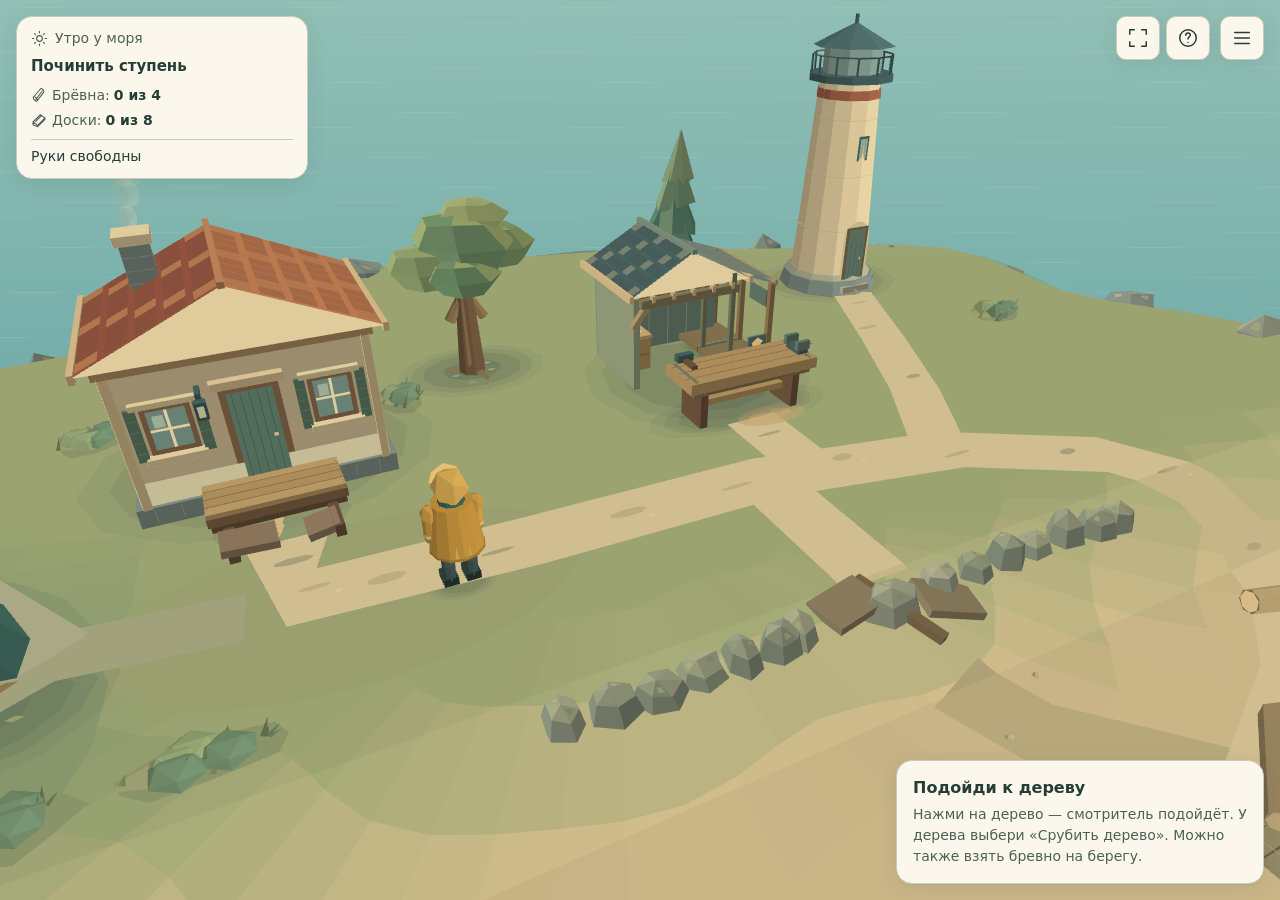
==== next/index.html @ 1b79394b "Apply quiet clarity interface to next preview (island-ui-2026-10-23-r1)" ====
<!doctype html>
<html lang="ru">
<head>
<meta charset="utf-8"><meta name="viewport" content="width=device-width,initial-scale=1,viewport-fit=cover">
<meta name="color-scheme" content="light">
<link rel="icon" href="data:,">
<meta name="lighthouse-build" content="island-ui-2026-10-23-r1">
<title>Маяк — Остров смотрителя</title>
<link rel="stylesheet" href="./ui.css">
</head>
<body>
<main class="game" id="game" aria-busy="true" data-input="mouse" data-panel="none">
  <canvas id="world" tabindex="0" role="application" aria-label="Остров смотрителя. Нажми на землю или предмет, чтобы подойти, затем выбери действие в карточке. Веди пальцем для поворота и наклона камеры, два пальца — масштаб. Управление и клавиши описаны в справке."></canvas>

  <section class="hud" aria-label="Состояние острова">
    <div class="state-heading"><svg viewBox="0 0 24 24" aria-hidden="true"><circle cx="12" cy="12" r="4"/><path d="M12 2v2m0 16v2M2 12h2m16 0h2M5 5l1.5 1.5m11 11L19 19M5 19l1.5-1.5m11-11L19 5"/></svg><div id="day" class="day">Утро у моря</div></div>
    <div class="objective" id="objective">
      <strong id="goal-title">Починить ступень</strong>
      <span class="goal-next" id="goal-next" hidden>Древесина: роща или берег</span>
      <div class="stock-label sr-only">В навесе</div>
      <div class="inventory" aria-label="Запасы навеса: количество и вместимость">
        <span><svg viewBox="0 0 24 24" aria-hidden="true"><path d="m7 19 10-13M4 15 14 3c2-2 7 3 5 5L9 21M4 15c-2 2 3 8 5 6s-3-8-5-6Z"/></svg>Брёвна: <b id="logs">0/4</b></span>
        <span><svg viewBox="0 0 24 24" aria-hidden="true"><path d="m3 15 11-11 7 5-11 11ZM3 15v4l7 3v-2M10 22 21 11V9M7 14l8-8"/></svg>Доски: <b id="boards">0/8</b></span>
      </div>
      <div class="cargo" id="carry" aria-label="Груз смотрителя">Руки свободны</div>
    </div>
  </section>

  <button id="act" type="button" class="action" aria-describedby="context-detail" aria-label="Начать работу" hidden><svg viewBox="0 0 24 24" aria-hidden="true"><path id="action-path"/></svg></button>
  <div class="working" id="working" role="progressbar" aria-label="Работа" aria-valuemin="0" aria-valuemax="100" aria-valuenow="0" hidden><span id="work-progress"></span></div>

  <nav class="controls" aria-label="Камера, справка и меню">
    <button id="fullscreen" type="button" aria-label="На весь экран" aria-pressed="false" aria-describedby="fullscreen-status" title="На весь экран"><svg viewBox="0 0 24 24" aria-hidden="true"><path id="fullscreen-path" d="M8 3H3v5M16 3h5v5M21 16v5h-5M8 21H3v-5"/></svg><span class="sr-only">Полный экран</span></button>
    <button id="help" type="button" aria-label="Как играть" aria-haspopup="dialog" aria-controls="help-dialog" title="Как играть"><svg viewBox="0 0 24 24" aria-hidden="true"><circle cx="12" cy="12" r="9"/><path d="M9.5 9a2.5 2.5 0 0 1 5 0c0 1.8-2.5 1.8-2.5 4M12 17h.01"/></svg><span class="sr-only">Как играть</span></button>
    <button id="more" type="button" aria-label="Меню" aria-controls="menu" aria-expanded="false" title="Меню"><svg viewBox="0 0 24 24" aria-hidden="true"><path d="M4 6h16M4 12h16M4 18h16"/></svg><span class="sr-only">Меню</span></button>
  </nav>

  <section class="menu" id="menu" hidden aria-labelledby="menu-title">
    <div class="menu-heading"><span class="eyebrow">Меню</span><h2 id="menu-title">Остров смотрителя</h2><p>Можно никуда не спешить.</p></div>
    <div class="panel-scroll menu-scroll" id="menu-scroll">
    <div class="menu-camera" role="group" aria-label="Камера">
    <button id="overview" type="button" aria-label="Общий вид острова" aria-pressed="false" title="Весь остров"><svg viewBox="0 0 24 24" aria-hidden="true"><path d="m3 5 6-2 6 2 6-2v16l-6 2-6-2-6 2ZM9 3v16M15 5v16"/></svg><span class="menu-command-label">Весь остров</span></button>
    <button id="focus" type="button" aria-label="Вернуть камеру к смотрителю" title="К смотрителю"><svg viewBox="0 0 24 24" aria-hidden="true"><path d="M3 9V3h6M15 3h6v6M21 15v6h-6M9 21H3v-6"/><circle cx="12" cy="12" r="3"/></svg><span class="menu-command-label">К смотрителю</span></button>
    </div>
    <div class="menu-options" role="group" aria-label="Настройки">
      <button id="sound" type="button" aria-pressed="false" aria-label="Выключить звук">Звук вкл.</button>
      <button id="motion" type="button" aria-pressed="false">Меньше движения: выкл.</button>
      <button id="quality" type="button" data-quality="standard" aria-pressed="false">Качество: стандарт</button>
      <button id="performance-toggle" type="button" aria-pressed="false" aria-controls="performance-panel">Показать плавность</button>
    </div>
    <button id="restart" type="button" class="quiet-danger" aria-haspopup="dialog" aria-controls="restart-dialog">Начать заново</button>
    </div>
  </section>
  <output id="performance-panel" class="performance-panel" aria-live="off" aria-label="Плавность игры. FPS и время кадра, не замер GPU." hidden></output>
  <div class="place" id="place" role="status" aria-live="polite"></div>

  <div class="bottom-ui bottom" id="bottom-ui">
    <section class="shed-panel object-panel" id="shed-panel" aria-labelledby="shed-title" hidden>
      <header class="shed-heading panel-heading">
        <div><span class="eyebrow">У мастерской</span><h2 id="shed-title">Дровяной навес</h2></div>
        <div class="panel-controls"><button id="shed-pause" type="button" aria-label="Приостановить работу" hidden>Пауза</button><button id="shed-close" type="button" class="icon-button" aria-label="Закрыть команды навеса" title="Закрыть навес"><svg viewBox="0 0 24 24" aria-hidden="true"><path d="m6 6 12 12M18 6 6 18"/></svg></button></div>
      </header>
      <div class="panel-scroll" id="shed-scroll">
      <div id="shed-stocks" class="shed-stocks"><h3 class="section-label">Под крышей</h3><div class="shed-stock"><span>Брёвна <b id="shed-logs">0 из 4</b></span><span>Доски <b id="shed-boards">0 из 8</b></span></div></div>
      <div id="shed-cargo" class="shed-cargo"><span class="section-label">С собой</span><p class="shed-carry" id="shed-carry">Руки свободны</p></div>
      <div class="shed-work"><div class="shed-feedback feedback" id="shed-feedback" role="status" aria-live="polite" hidden></div></div>
      <div class="shed-commands" role="group" aria-label="Что сделать с материалами">
        <div class="shed-command"><button id="shed-store" type="button" class="primary" aria-describedby="shed-store-reason"><svg viewBox="0 0 24 24" aria-hidden="true"><path d="M12 3v12m-4-4 4 4 4-4M4 15v5h16v-5"/></svg><span id="shed-store-label">Сложить</span></button><small id="shed-store-reason"></small></div>
        <div class="shed-command"><button id="shed-take-logs" type="button" aria-describedby="shed-take-logs-reason"><svg viewBox="0 0 24 24" aria-hidden="true"><path d="m7 19 10-13M4 15 14 3c2-2 7 3 5 5L9 21M4 15c-2 2 3 8 5 6s-3-8-5-6Z"/></svg><span id="shed-take-logs-label">Взять бревно</span></button><small id="shed-take-logs-reason"></small></div>
        <div class="shed-command"><button id="shed-take-boards" type="button" aria-describedby="shed-take-boards-reason"><svg viewBox="0 0 24 24" aria-hidden="true"><path d="m3 15 11-11 7 5-11 11ZM3 15v4l7 3v-2M10 22 21 11V9M7 14l8-8"/></svg><span id="shed-take-boards-label">Взять доски</span></button><small id="shed-take-boards-reason"></small></div>
        <div class="shed-command"><button id="shed-upgrade" type="button" aria-describedby="shed-upgrade-cost shed-upgrade-capacity shed-upgrade-reason"><svg viewBox="0 0 24 24" aria-hidden="true"><path d="m3 10 9-7 9 7M5 9v12h14V9M12 18v-7m-3 3 3-3 3 3"/></svg><span id="shed-upgrade-label">Улучшить</span></button><small id="shed-upgrade-cost">Цена: 2 доски из навеса.</small><small id="shed-upgrade-capacity">Оба отсека станут вместительнее.</small><small id="shed-upgrade-reason"></small></div>
      </div>
      <p class="shed-note" id="shed-hint">Можно нести одно бревно или до двух досок. Запас под крышей сначала возьми в руки. Материал в руках можно нести прямо к верстаку или ремонту.</p>
      </div>
    </section>

    <section class="context" id="context" aria-labelledby="context-title" data-state="normal">
      <div class="context-copy" role="status" aria-live="polite" aria-atomic="true"><strong id="context-title">Остров ждёт</strong><p id="context-detail">Нажми на дерево или плавник у берега — смотритель подойдёт.</p></div>
      <div class="context-commands"><button id="context-command" type="button" class="primary" aria-describedby="context-detail" hidden>Начать</button><span id="context-key" class="keyboard-only context-key" hidden>или <kbd>E</kbd></span><button id="pause-work" type="button" class="primary" hidden>Пауза</button></div>
    </section>

    <aside class="save" id="save" role="alert" hidden><div class="save-copy"><span class="status-symbol" aria-hidden="true">!</span><span class="save-message" id="save-message">Запись недоступна. Прогресс пока здесь.</span></div><button id="save-dismiss" type="button">Прочитано</button></aside>
  </div>
  <p class="screen-status feedback" id="fullscreen-status" role="status" aria-live="polite"></p>
  <div class="toast feedback" id="toast" role="status" aria-live="polite"></div>
</main>

<dialog id="help-dialog" aria-labelledby="help-title">
  <div class="dialog-content">
    <span class="eyebrow">Как играть</span><h2 id="help-title">Остров в твоём темпе</h2>
    <p class="dialog-intro">Гуляй, занимайся делами или смотри на море. Пока смотритель стоит или отдыхает, день не проходит.</p>
    <section class="help-section"><h3>Подойди и выбери дело</h3><p>Нажми на землю или предмет — смотритель подойдёт. Карточка предложит действие: нажми её кнопку или значок у предмета<span class="keyboard-only">; клавиша <kbd>E</kbd> делает то же самое</span>.</p><p>«Пауза» останавливает работу, «Стоп» — путь. Можно также нажать на землю<span class="keyboard-only"> или <kbd>Esc</kbd></span>. Сделанная часть работы сохраняется. Причина недоступности написана в карточке: это могут быть материалы, занятые руки или заполненный навес.</p></section>
    <section class="help-section"><h3>От бревна к целой ступени</h3><p>Сруби дерево в роще или подбери плавник на берегу. Подними бревно в свободные руки, распили у верстака и принеси две доски к ступени дома. Смотритель работает сам после команды — ловить момент нажатия не нужно.</p><p>К берегу ведёт обход справа от каменной кромки. По желанию почини спуск: он откроет короткий путь к берегу и старому причалу. После ремонта дома можно зажечь маяк.</p></section>
    <section class="help-section"><h3>Запасы и руки</h3><p>Навес — крытая поленница у правого края мастерской. Подойди к ней и открой команды кнопкой в карточке или значком. «Сложить» убирает груз под крышу; «Взять бревно» и «Взять доски» кладут выбранный материал в руки.</p><p>Можно нести одно бревно или до двух досок. Неполный груз досок можно дополнить. При полном отсеке остаток останется в руках. Запас под крышей сначала возьми в руки: он не расходуется на расстоянии. Материал в руках можно нести прямо к верстаку или ремонту.</p><p>Улучшение стоит две доски из навеса и расширяет оба отсека. Перекладывание не расходует день; путь и работа занимают время.</p></section>
    <details class="help-detail"><summary>Камера и полный экран</summary><p>Веди пальцем или мышью в сторону для поворота, вверх и вниз — для наклона. Два пальца или колесо мыши меняют масштаб. Кнопка карты показывает весь остров, кнопка с точкой возвращает камеру к смотрителю.</p><p>Кнопка с четырьмя углами включает полный экран, если браузер это разрешает. Системные панели могут остаться. Для выхода нажми ту же кнопку<span class="keyboard-only"> или <kbd>Esc</kbd></span>.</p></details>
    <details class="help-detail"><summary>Прогресс и настройки</summary><p>Эта проба хранит свой прогресс отдельно. Старое сохранение на том же адресе браузера переносится один раз без изменения прежней игры; запасы сверх вместимости сохраняются. После переноса версии продолжаются независимо. Если запись недоступна, появится предупреждение.</p><p>В меню можно уменьшить движение травы, крон, дыма и воды. Изначально учитывается настройка системы. Качество «Легче» сокращает декоративные детали и разрешение. «Показать плавность» выводит текущие FPS и время кадра — ориентир для этого устройства.</p></details>
    <details class="help-detail keyboard-only"><summary>Клавиши</summary><p>Стрелки или <kbd>WASD</kbd> — ходьба, <kbd>E</kbd> — действие, <kbd>Esc</kbd> — остановка, <kbd>M</kbd> — весь остров, <kbd>F</kbd> — к смотрителю.</p></details>
  </div>
  <div class="dialog-actions"><button id="help-close" class="primary" type="button">Вернуться на остров</button></div>
</dialog>
<dialog id="restart-dialog" class="confirm-dialog" aria-labelledby="restart-title"><div class="dialog-content"><span class="eyebrow">Новое начало</span><h2 id="restart-title">Начать это утро заново?</h2><p>Ремонт и припасы этой пробы будут заменены начальным состоянием.</p></div><div class="dialog-actions"><button id="restart-cancel" type="button">Остаться здесь</button><button id="restart-confirm" class="primary" type="button">Начать заново</button></div></dialog>

<section id="boot-status" class="boot-status" role="status" aria-live="polite"><svg class="boot-mark" viewBox="0 0 48 48" aria-hidden="true"><path d="m18 38 2-23h8l2 23M16 38h16M19 15h10M21 15V9h6v6M18 9l6-4 6 4M8 12l6 2m20 0 6-2M6 23l8-2m20 0 8 2"/></svg><h1>Остров смотрителя</h1><p id="boot-message">Готовим остров…</p><a id="legacy-link" href="./legacy/index.html" hidden>Открыть прежнюю демку</a></section>
<script type="module" src="./bootstrap.js"></script>
</body>
</html>
---- next/ui.css ----
:root {
  font-family: system-ui, -apple-system, "Segoe UI", sans-serif;
  font-synthesis: none;
  color-scheme: light;
  color: #243e35;
  background: #c4d1c2;
  --surface: #fbf7ec;
  --surface-alt: #f0f0e3;
  --surface-hover: #e8eddf;
  --ink: #243e35;
  --ink-muted: #4d6156;
  --line: #c9cdbd;
  --line-strong: #879b87;
  --pine: #315847;
  --pine-hover: #234936;
  --focus: #80621e;
  --warning-ink: #65451f;
  --warning-surface: #fff1d9;
  --warning-line: #b3986b;
  --shadow: 0 4px 20px #203a2e16, 0 1px 3px #203a2e0a;
  --radius: 16px;
  --radius-small: 10px;
  --space: 16px;
}

* { box-sizing: border-box; }
html, body { width: 100%; height: 100%; margin: 0; overflow: hidden; overscroll-behavior: none; }
body { font-size: 15px; line-height: 1.5; }
button, a, summary { -webkit-tap-highlight-color: transparent; touch-action: manipulation; }
button {
  min-width: 44px;
  min-height: 44px;
  margin: 0;
  padding: 10px 14px;
  border: 1px solid var(--line-strong);
  border-radius: var(--radius-small);
  color: var(--ink);
  background: var(--surface);
  font: inherit;
  font-size: 15px;
  font-weight: 550;
  line-height: 1.35;
  cursor: pointer;
  transition: background-color 120ms ease, border-color 120ms ease, box-shadow 120ms ease;
}
button:hover { background: var(--surface-hover); border-color: var(--pine); }
button:active { background: #dce5d4; box-shadow: inset 0 2px 3px #203a2e12; }
button:focus-visible, a:focus-visible, summary:focus-visible, canvas:focus-visible { outline: 3px solid var(--focus); outline-offset: 3px; }
button[aria-pressed="true"], button[aria-expanded="true"], button[data-state="selected"] { background: #e2ead7; border-color: var(--pine); box-shadow: inset 0 0 0 1px var(--pine); }
button.primary { color: var(--surface); background: var(--pine); border-color: var(--pine); }
button.primary:hover { background: var(--pine-hover); border-color: var(--pine-hover); }
button.primary:active { background: #1d3d30; }
button:disabled, button[aria-disabled="true"], button[data-state="disabled"] {
  color: var(--ink-muted);
  background: var(--surface-alt);
  border-color: #a7ad9b;
  border-style: dashed;
  box-shadow: none;
  opacity: 1;
  cursor: help;
}
button[aria-busy="true"], button[data-state="busy"] { border-style: double; border-width: 3px; padding: 8px 12px; }
button svg, .hud svg, .boot-mark { width: 22px; height: 22px; flex: 0 0 auto; fill: none; stroke: currentColor; stroke-width: 1.6; stroke-linecap: round; stroke-linejoin: round; vertical-align: middle; pointer-events: none; }
[hidden] { display: none !important; }
.sr-only { position: absolute !important; width: 1px !important; height: 1px !important; margin: -1px !important; padding: 0 !important; overflow: hidden !important; clip-path: inset(50%) !important; white-space: nowrap !important; border: 0 !important; }
.keyboard-only { display: none; }
body:has(#game[data-input="keyboard"]) .keyboard-only { display: revert; }
.eyebrow, .section-label { color: var(--ink-muted); font-size: 14px; font-weight: 500; line-height: 1.4; }
.eyebrow { display: block; margin: 0 0 4px; }

.game {
  --safe-top: env(safe-area-inset-top, 0px);
  --safe-right: env(safe-area-inset-right, 0px);
  --safe-bottom: env(safe-area-inset-bottom, 0px);
  --safe-left: env(safe-area-inset-left, 0px);
  position: relative;
  width: 100%;
  height: 100vh;
  height: 100dvh;
  overflow: hidden;
  background: #9dbab1;
  isolation: isolate;
}
canvas { display: block; width: 100%; height: 100%; touch-action: none; cursor: crosshair; outline: none; }
canvas:focus-visible { outline-offset: -4px; }
.hud, .menu, .context, .object-panel, .feedback, .save, .performance-panel { border: 1px solid var(--line); border-radius: var(--radius); color: var(--ink); background: var(--surface); box-shadow: var(--shadow); }

.hud { position: absolute; z-index: 2; top: calc(var(--space) + var(--safe-top)); left: calc(var(--space) + var(--safe-left)); width: 292px; max-width: calc(100% - 184px - var(--safe-left) - var(--safe-right)); padding: 12px 14px; pointer-events: none; }
.state-heading { display: flex; align-items: center; gap: 7px; margin: 0 0 7px; color: var(--ink-muted); }
.state-heading svg { width: 17px; height: 17px; }
.day { font-size: 14px; line-height: 1.4; }
.objective strong { display: block; font-size: 15px; font-weight: 650; line-height: 1.4; }
.objective.done strong::before { content: "✓ "; }
.inventory { display: flex; align-items: center; flex-wrap: wrap; gap: 4px 14px; margin-top: 8px; color: var(--ink-muted); font-size: 14px; font-variant-numeric: tabular-nums; }
.inventory > span { display: flex; align-items: center; gap: 4px; white-space: nowrap; }
.inventory svg { width: 16px; height: 16px; margin-right: 1px; }
.inventory b { color: var(--ink); font-size: 14px; font-weight: 650; }
.cargo { margin-top: 8px; padding-top: 7px; border-top: 1px solid var(--line); font-size: 14px; line-height: 1.4; }
#game[data-panel="shed"] .hud :is(.stock-label, .inventory, .cargo) { display: none; }

.controls { position: absolute; z-index: 5; top: calc(var(--space) + var(--safe-top)); right: calc(var(--space) + var(--safe-right)); display: flex; gap: 6px; }
.controls button, .icon-button { display: grid; place-items: center; width: 44px; height: 44px; padding: 10px; }
.controls button { border-color: var(--line); box-shadow: var(--shadow); }
.controls button:hover { border-color: var(--pine); }
.controls #more { margin-left: 4px; }
.menu { position: absolute; z-index: 7; top: calc(72px + var(--safe-top)); right: calc(var(--space) + var(--safe-right)); width: 304px; max-width: calc(100% - 2 * var(--space) - var(--safe-left) - var(--safe-right)); max-height: calc(100% - 88px - var(--safe-top) - var(--safe-bottom)); overflow: auto; overscroll-behavior: contain; padding: 16px; }
.menu-heading { padding: 0 0 14px; }
.menu-heading h2 { margin: 0; font: 23px/1.2 Georgia, "Times New Roman", serif; }
.menu-heading p { margin: 6px 0 0; font-size: 14px; color: var(--ink-muted); }
.menu-options, .menu-camera { display: grid; gap: 6px; }
.menu-camera { padding-bottom: 12px; margin-bottom: 12px; border-bottom: 1px solid var(--line); }
.menu-camera button { display: flex; align-items: center; gap: 10px; }
.menu-camera svg { width: 20px; height: 20px; }
.menu button { width: 100%; text-align: left; font-size: 14px; }
.menu button[aria-pressed="true"]::after { content: " ✓"; }
.menu .quiet-danger { margin-top: 14px; border-color: var(--line); color: #724b36; }
.performance-panel { position: absolute; z-index: 4; top: calc(74px + var(--safe-top)); right: calc(var(--space) + var(--safe-right)); max-width: calc(100% - 2 * var(--space)); margin: 0; padding: 10px 12px; white-space: pre-line; pointer-events: none; font: 14px/1.5 ui-monospace, "SFMono-Regular", Consolas, monospace; }

.bottom-ui { position: absolute; z-index: 4; right: calc(var(--space) + var(--safe-right)); bottom: calc(var(--space) + var(--safe-bottom)); width: min(368px, calc(100% - 2 * var(--space) - var(--safe-left) - var(--safe-right))); display: grid; gap: 10px; max-height: calc(100% - 88px - var(--safe-top) - var(--safe-bottom)); pointer-events: none; }
.bottom-ui:has(> .save:not([hidden])) { grid-template-rows: minmax(0, 1fr) auto; }
.bottom-ui:has(> .save:not([hidden])) > .context { min-height: 0; overflow: auto; }
.context { display: grid; gap: 12px; padding: 16px; pointer-events: auto; }
.context-copy strong { display: block; font-size: 16px; font-weight: 650; line-height: 1.4; }
.context-copy p { margin: 5px 0 0; color: var(--ink-muted); font-size: 14px; line-height: 1.5; }
.context-commands { display: flex; align-items: center; gap: 10px; }
.context-commands:not(:has(> button:not([hidden]))) { display: none; }
.context-commands button { flex: 1; min-height: 46px; }
.context-key { flex: 0 0 auto; color: var(--ink-muted); font-size: 14px; white-space: nowrap; }
.context[data-state="busy"] { border-color: var(--line-strong); }
.context[data-state="busy"] .context-copy strong::before { content: "◷ "; }
.context[data-state="result"] { border-color: var(--pine); }
.context[data-state="result"] .context-copy strong::before { content: "✓ "; }
.context[data-state="disabled"] .context-copy p { color: var(--warning-ink); }
#game[data-panel="shed"] .context, #game[data-panel="shed"] .action { display: none; }

.object-panel { min-height: 0; overflow: auto; overscroll-behavior: contain; scrollbar-color: var(--line-strong) var(--surface-alt); scrollbar-width: thin; pointer-events: auto; padding: 16px; }
.shed-panel { max-height: min(620px, calc(100dvh - 88px - var(--safe-top) - var(--safe-bottom))); }
.panel-heading { display: flex; align-items: flex-start; justify-content: space-between; gap: 12px; margin-bottom: 16px; }
.panel-heading h2 { margin: 0; font-size: 21px; font-weight: 600; line-height: 1.25; }
.panel-heading .eyebrow { margin-bottom: 3px; }
.panel-heading .icon-button { flex: 0 0 auto; margin: -4px -4px 0 0; border-color: transparent; background: transparent; }
.panel-heading .icon-button:hover { background: var(--surface-hover); border-color: var(--line); }
.section-label { margin: 0; }
.shed-stock { display: grid; grid-template-columns: 1fr 1fr; gap: 8px; margin-top: 7px; font-size: 14px; }
.shed-stock > span { display: flex; align-items: center; justify-content: space-between; gap: 8px; padding: 10px; border: 1px solid var(--line); border-radius: var(--radius-small); background: var(--surface-alt); }
.shed-stock b { font-size: 15px; font-weight: 650; white-space: nowrap; font-variant-numeric: tabular-nums; }
.shed-cargo { display: flex; align-items: baseline; gap: 12px; padding: 12px 0; margin: 0 0 12px; border-bottom: 1px solid var(--line); }
.shed-cargo .section-label { flex: 0 0 auto; }
.shed-carry { margin: 0; font-size: 14px; font-weight: 550; }
.shed-work { display: grid; gap: 8px; margin: 0 0 12px; }
.shed-work:not(:has(> :not([hidden]))) { display: none; }
.shed-feedback.feedback { position: static; width: auto; margin: 0; padding: 10px 12px; border-radius: var(--radius-small); background: var(--surface-alt); box-shadow: none; }
.shed-feedback[data-state="busy"] { border-style: dashed; border-color: var(--line-strong); }
.shed-feedback[data-state="result"] { border-color: var(--pine); }
.shed-commands { display: grid; grid-template-columns: 1fr 1fr; gap: 16px 10px; }
.shed-command { display: grid; align-content: start; gap: 6px; min-width: 0; }
.shed-command button { display: flex; align-items: center; gap: 7px; width: 100%; min-height: 46px; padding: 10px; font-size: 14px; text-align: left; }
.shed-command button svg { width: 18px; height: 18px; }
.shed-command small { display: block; font-size: 14px; line-height: 1.45; color: var(--ink-muted); overflow-wrap: anywhere; }
.shed-command small:empty { display: none; }
.shed-command:has(button[aria-disabled="true"]) small, .shed-command:has(button[data-state="disabled"]) small { color: var(--ink); }
.shed-command:has(button[aria-disabled="true"]) small[id$="-reason"]:not(:empty)::before { content: "— "; }
.shed-note { margin: 16px 0 0; padding-top: 12px; border-top: 1px solid var(--line); color: var(--ink-muted); font-size: 14px; line-height: 1.5; }

.action { position: absolute; z-index: 3; display: grid; place-items: center; width: 48px; height: 48px; padding: 11px; border: 2px solid var(--pine); border-radius: 50%; background: var(--surface); box-shadow: var(--shadow); transform: translate(-50%, -50%); }
.action svg { width: 24px; height: 24px; }
.action[aria-disabled="true"] { color: var(--ink-muted); background: var(--surface); border-color: var(--ink-muted); border-style: dashed; }
.working { position: absolute; z-index: 3; width: 88px; height: 7px; padding: 1px; border: 1px solid var(--line-strong); border-radius: 8px; overflow: hidden; background: var(--surface); transform: translate(-50%, -100%); pointer-events: none; }
.working span { display: block; height: 100%; border-radius: 4px; background: var(--pine); }

.save { display: grid; gap: 12px; padding: 14px; color: var(--warning-ink); background: var(--warning-surface); border-color: var(--warning-line); pointer-events: auto; }
.save-copy { display: flex; align-items: flex-start; gap: 10px; font-size: 14px; line-height: 1.5; }
.status-symbol { display: grid; place-items: center; flex: 0 0 auto; width: 21px; height: 21px; margin-top: 1px; border: 1.5px solid currentColor; border-radius: 50%; font-size: 14px; font-weight: 700; }
.save button { justify-self: start; background: transparent; border-color: var(--warning-line); color: var(--warning-ink); font-size: 14px; }
.feedback { position: absolute; z-index: 6; right: calc(var(--space) + var(--safe-right)); bottom: calc(var(--status-height, 150px) + 28px + var(--safe-bottom)); width: min(368px, calc(100% - 2 * var(--space) - var(--safe-left) - var(--safe-right))); margin: 0; padding: 12px 14px; font-size: 14px; line-height: 1.5; pointer-events: none; }
.toast { visibility: hidden; opacity: 0; transition: opacity 160ms ease; }
.toast.visible { visibility: visible; opacity: 1; }
.screen-status:empty { display: none; }
.place { position: absolute; z-index: 2; bottom: calc(var(--space) + var(--safe-bottom)); left: calc(var(--space) + var(--safe-left)); max-width: calc(100% - 2 * var(--space) - var(--safe-left) - var(--safe-right)); padding: 8px 12px; border: 1px solid var(--line); border-radius: var(--radius-small); color: var(--ink); background: var(--surface); font: 17px/1.4 Georgia, "Times New Roman", serif; opacity: 0; visibility: hidden; transition: opacity 160ms ease; pointer-events: none; }
.place.visible { visibility: visible; opacity: 1; }

dialog { width: min(640px, calc(100% - 32px)); max-height: calc(100vh - 32px); max-height: calc(100dvh - 32px - env(safe-area-inset-top, 0px) - env(safe-area-inset-bottom, 0px)); overflow: auto; overscroll-behavior: contain; padding: 0; border: 1px solid var(--line); border-radius: 20px; color: var(--ink); background: var(--surface); box-shadow: 0 16px 64px #172d2940; scrollbar-color: var(--line-strong) var(--surface-alt); scrollbar-width: thin; }
dialog::backdrop { background: #163b345c; }
.dialog-content { padding: 28px 28px 20px; }
dialog h2 { margin: 0 0 14px; font: 29px/1.2 Georgia, "Times New Roman", serif; }
dialog p { margin: 10px 0 0; font-size: 15px; line-height: 1.55; color: var(--ink-muted); }
dialog .dialog-intro { color: var(--ink); font-size: 16px; line-height: 1.5; }
.help-section { margin-top: 24px; }
.help-section h3 { margin: 0; font-size: 16px; font-weight: 650; }
.help-detail { margin-top: 16px; border-top: 1px solid var(--line); }
.help-detail summary { min-height: 48px; padding: 12px 0; font-size: 15px; font-weight: 600; cursor: pointer; }
.help-detail p { margin-top: 0; padding-bottom: 10px; }
.help-detail[open] summary { margin-bottom: 4px; }
kbd { display: inline-block; min-width: 20px; padding: 1px 4px; border: 1px solid var(--line); border-bottom-width: 2px; border-radius: 4px; background: var(--surface-alt); font-family: inherit; font-size: 14px; line-height: 1.25; text-align: center; }
.dialog-actions { position: sticky; z-index: 1; bottom: 0; display: flex; justify-content: flex-end; flex-wrap: wrap; gap: 10px; padding: 14px 28px 20px; border-top: 1px solid var(--line); background: var(--surface); }
.confirm-dialog { width: min(480px, calc(100% - 32px)); }
.confirm-dialog .dialog-content { padding-bottom: 24px; }

.boot-status { position: absolute; inset: 0; z-index: 30; display: grid; justify-items: center; align-content: center; gap: 16px; max-width: 100%; padding: max(24px, env(safe-area-inset-top, 0px)) max(24px, env(safe-area-inset-right, 0px)) max(24px, env(safe-area-inset-bottom, 0px)) max(24px, env(safe-area-inset-left, 0px)); color: var(--ink); background: var(--surface); text-align: center; }
.boot-mark { width: 48px; height: 48px; stroke-width: 1.4; color: var(--pine); }
.boot-status h1 { margin: 0; font: 32px/1.2 Georgia, "Times New Roman", serif; }
.boot-status p { max-width: 500px; margin: 0; color: var(--ink-muted); font-size: 16px; line-height: 1.5; }
.boot-status a { display: inline-flex; align-items: center; min-height: 44px; padding: 10px 14px; color: var(--pine); text-decoration: underline; text-underline-offset: 4px; }
html:fullscreen, html:-webkit-full-screen { background: #9dbab1; }

@media (max-width: 700px) and (orientation: portrait) {
  :root { --space: 12px; }
  .hud { width: 272px; max-width: calc(100% - 124px - var(--safe-left) - var(--safe-right)); padding: 11px 12px; }
  .controls { display: grid; grid-template-columns: 44px 44px; grid-template-rows: repeat(2, 44px); gap: 6px; }
  .controls #help { grid-column: 1; grid-row: 1; }
  .controls #more { grid-column: 2; grid-row: 1; margin-left: 0; }
  .controls #fullscreen { grid-column: 2; grid-row: 2; }
  .inventory { gap: 3px 10px; }
  .inventory svg { display: none; }
  .menu { top: calc(64px + var(--safe-top)); max-height: calc(100% - 80px - var(--safe-top) - var(--safe-bottom)); }
  .performance-panel { top: calc(118px + var(--safe-top)); }
  .bottom-ui { left: calc(var(--space) + var(--safe-left)); width: auto; max-height: calc(100% - 204px - var(--safe-top) - var(--safe-bottom)); }
  .context { padding: 14px; }
  .shed-panel { max-height: min(62dvh, calc(100dvh - 220px - var(--safe-top) - var(--safe-bottom))); padding: 14px; }
  .panel-heading { margin-bottom: 12px; }
  .feedback { left: calc(var(--space) + var(--safe-left)); width: auto; }
  .shed-feedback.feedback { width: auto; }
  .place { bottom: calc(var(--status-height, 150px) + 28px + var(--safe-bottom)); font-size: 16px; }
  .game:has(.toast.visible) .place, .game:has(.screen-status:not(:empty)) .place { visibility: hidden; }
}

@media (max-width: 360px) and (orientation: portrait) {
  :root { --space: 10px; }
  .hud { max-width: calc(100% - 120px - var(--safe-left) - var(--safe-right)); padding: 10px; }
  .state-heading { gap: 5px; }
  .objective strong { font-size: 14px; }
  .inventory { display: grid; gap: 3px; margin-top: 6px; }
  .cargo { margin-top: 6px; padding-top: 6px; }
  .shed-stock { gap: 6px; }
  .shed-stock > span { gap: 4px; padding: 8px; }
  .shed-commands { column-gap: 8px; }
  .shed-command button { gap: 5px; padding: 8px; }
  .shed-command button svg { width: 16px; height: 16px; }
  .dialog-content { padding: 22px 20px 16px; }
  .dialog-actions { padding: 12px 20px 16px; }
  dialog h2 { font-size: 26px; }
}

@media (orientation: landscape) and (max-height: 540px) {
  :root { --space: 10px; }
  .hud { width: 252px; max-width: calc(100% - 390px - var(--safe-left) - var(--safe-right)); padding: 10px 12px; }
  .state-heading { margin-bottom: 5px; }
  .inventory { gap: 4px 10px; margin-top: 6px; }
  .inventory svg { display: none; }
  .cargo { padding-top: 5px; margin-top: 6px; }
  .controls { gap: 6px; }
  .menu { top: calc(62px + var(--safe-top)); max-height: calc(100% - 74px - var(--safe-top) - var(--safe-bottom)); }
  .performance-panel { top: calc(62px + var(--safe-top)); }
  .bottom-ui { width: 344px; max-height: calc(100% - 72px - var(--safe-top) - var(--safe-bottom)); }
  .context { padding: 12px 14px; gap: 10px; }
  .shed-panel { max-height: calc(100dvh - 72px - var(--safe-top) - var(--safe-bottom)); padding: 12px 14px; }
  .panel-heading { margin-bottom: 10px; }
  .panel-heading h2 { font-size: 20px; }
  .shed-stock { margin-top: 5px; }
  .shed-stock > span { padding: 8px; }
  .shed-cargo { padding: 8px 0; margin-bottom: 10px; }
  .shed-commands { gap: 12px 10px; }
  .shed-note { margin-top: 12px; padding-top: 10px; }
  .feedback { width: min(344px, calc(100% - 24px)); }
  .shed-feedback.feedback { width: auto; }
  .dialog-content { padding: 20px 24px 16px; }
  .dialog-actions { padding: 12px 24px 16px; }
}

@media (orientation: landscape) and (max-width: 700px) {
  .hud { width: 210px; max-width: calc(100% - 330px - var(--safe-left) - var(--safe-right)); }
  .bottom-ui { width: 300px; }
  .inventory { display: grid; gap: 3px; }
}

@media (prefers-reduced-motion: reduce) {
  *, *::before, *::after { animation: none !important; transition: none !important; scroll-behavior: auto !important; }
}
#game[data-reduced-motion="true"] *, body:has(#game[data-reduced-motion="true"]) dialog, body:has(#game[data-reduced-motion="true"]) dialog * { animation: none !important; transition: none !important; scroll-behavior: auto !important; }

/* The panel shell stays outside its scroll layer: stable clipping over WebGL,
   a permanently reachable close button, and one bounded inner scroll area. */
.object-panel { display:flex; flex-direction:column; overflow:visible; position:relative; }
.panel-heading { flex:0 0 auto; }
.panel-scroll { min-height:0; flex:1 1 auto; overflow:auto; overscroll-behavior:contain; scrollbar-width:thin; scrollbar-color:var(--line-strong) var(--surface-alt); }

.panel-controls { display:flex; align-items:flex-start; gap:6px; flex:0 0 118px; justify-content:flex-end; }
.panel-controls #shed-pause { min-width:68px; padding:10px 8px; font-size:14px; }
.panel-controls #shed-pause[hidden] { display:block!important; visibility:hidden; }

#game[data-menu="open"] :is(.context,.object-panel,.action) { display:none; }
@media (orientation:portrait) { .menu { max-height:min(64dvh,calc(100% - 80px - var(--safe-top) - var(--safe-bottom))); } }

.menu { display:flex; flex-direction:column; overflow:visible; }
.menu-heading { flex:0 0 auto; }
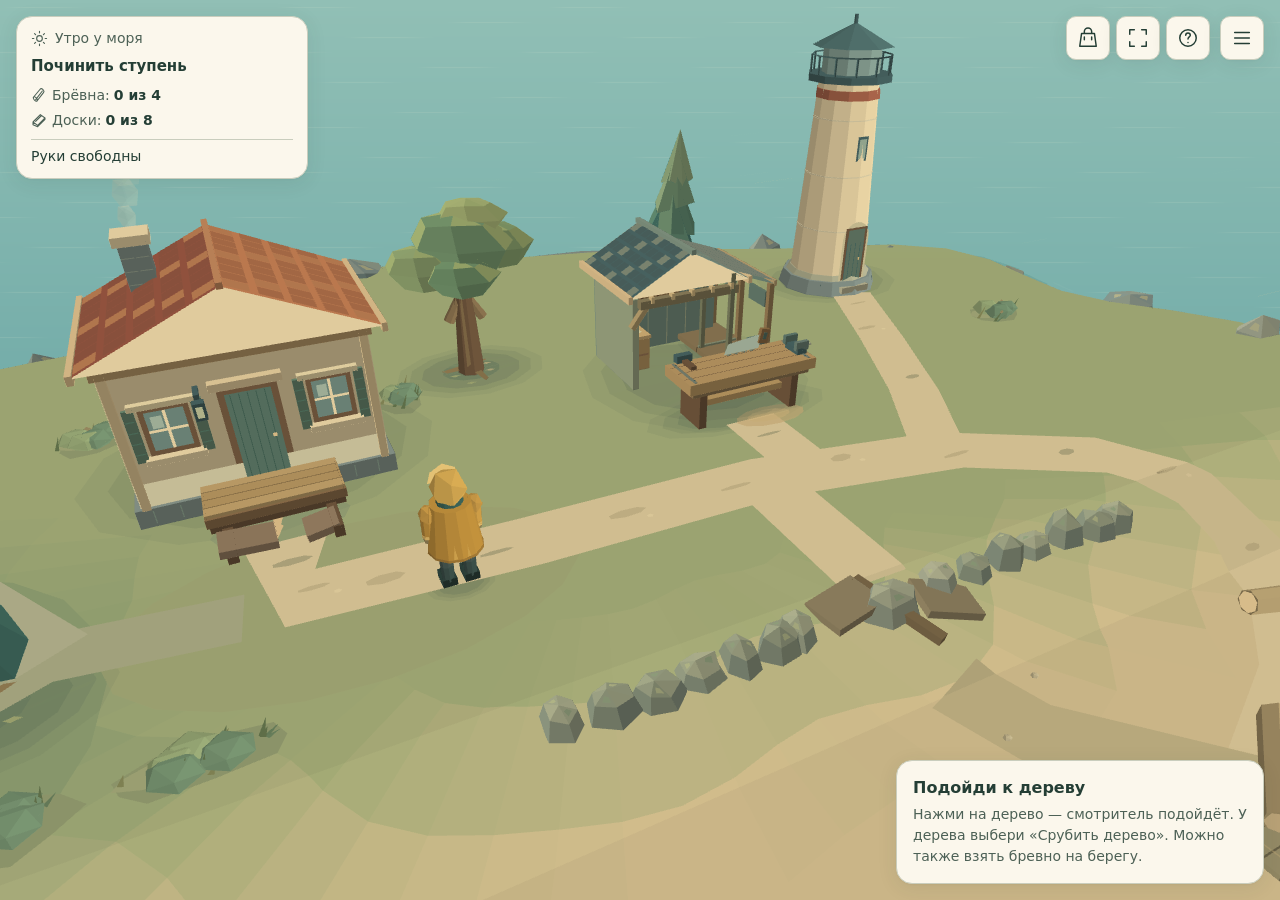
==== commit d67b6b8a: "Publish optional shore observation, keeper tools and workbench interaction trial" ====
--- a/next/index.html
+++ b/next/index.html
@@ -4,9 +4,9 @@
 <meta charset="utf-8"><meta name="viewport" content="width=device-width,initial-scale=1,viewport-fit=cover">
 <meta name="color-scheme" content="light">
 <link rel="icon" href="data:,">
-<meta name="lighthouse-build" content="island-ui-2026-10-23-r1">
+<meta name="lighthouse-build" content="island-bench-2026-10-23-r1">
 <title>Маяк — Остров смотрителя</title>
-<link rel="stylesheet" href="./ui.css">
+<link rel="stylesheet" href="./ui.css?build=island-bench-2026-10-23-r1">
 </head>
 <body>
 <main class="game" id="game" aria-busy="true" data-input="mouse" data-panel="none">
@@ -29,7 +29,18 @@
   <button id="act" type="button" class="action" aria-describedby="context-detail" aria-label="Начать работу" hidden><svg viewBox="0 0 24 24" aria-hidden="true"><path id="action-path"/></svg></button>
   <div class="working" id="working" role="progressbar" aria-label="Работа" aria-valuemin="0" aria-valuemax="100" aria-valuenow="0" hidden><span id="work-progress"></span></div>
 
-  <nav class="controls" aria-label="Камера, справка и меню">
+  <div id="bench-ui" class="bench-ui" data-state="idle" hidden>
+    <button id="bench-select" class="bench-select" type="button" aria-label="Выбрать верстак" aria-controls="bench-prompt" aria-pressed="false" hidden><span class="sr-only">Выбрать верстак</span></button>
+    <div id="bench-prompt" class="bench-prompt" role="group" aria-label="Действие у верстака" hidden>
+      <div class="bench-commands"><button id="bench-confirm" class="bench-confirm primary" type="button" aria-describedby="bench-instruction" hidden>Распилить · 2 доски</button><button id="bench-dismiss" class="bench-dismiss icon-button" type="button" aria-label="Отменить выбор верстака" title="Отменить выбор" hidden><svg viewBox="0 0 24 24" aria-hidden="true"><path d="m6 6 12 12M18 6 6 18"/></svg></button><button id="bench-pause" class="bench-pause" type="button" aria-describedby="bench-work-status" hidden>Пауза</button></div>
+      <div id="bench-notes" class="bench-notes"><p id="bench-instruction" class="bench-instruction" hidden>1 бревно из рук → 2 доски в руках.</p><p id="bench-reason" class="bench-reason" role="status" aria-live="polite" aria-atomic="true" hidden></p></div>
+      <span id="bench-work-status" class="sr-only"></span>
+    </div>
+    <p id="bench-result" class="bench-result" role="status" aria-live="polite" aria-atomic="true" hidden></p>
+  </div>
+
+  <nav class="controls" aria-label="Сумка, полный экран, справка и меню">
+    <button id="bag" type="button" aria-label="Сумка смотрителя" aria-controls="bag-panel" aria-expanded="false" aria-pressed="false" title="Сумка смотрителя"><svg viewBox="0 0 24 24" aria-hidden="true"><path d="M8 7V5a4 4 0 0 1 8 0v2M5 7h14l2 14H3ZM8 11v3m8-3v3"/></svg><span class="sr-only">Сумка смотрителя</span></button>
     <button id="fullscreen" type="button" aria-label="На весь экран" aria-pressed="false" aria-describedby="fullscreen-status" title="На весь экран"><svg viewBox="0 0 24 24" aria-hidden="true"><path id="fullscreen-path" d="M8 3H3v5M16 3h5v5M21 16v5h-5M8 21H3v-5"/></svg><span class="sr-only">Полный экран</span></button>
     <button id="help" type="button" aria-label="Как играть" aria-haspopup="dialog" aria-controls="help-dialog" title="Как играть"><svg viewBox="0 0 24 24" aria-hidden="true"><circle cx="12" cy="12" r="9"/><path d="M9.5 9a2.5 2.5 0 0 1 5 0c0 1.8-2.5 1.8-2.5 4M12 17h.01"/></svg><span class="sr-only">Как играть</span></button>
     <button id="more" type="button" aria-label="Меню" aria-controls="menu" aria-expanded="false" title="Меню"><svg viewBox="0 0 24 24" aria-hidden="true"><path d="M4 6h16M4 12h16M4 18h16"/></svg><span class="sr-only">Меню</span></button>
@@ -55,6 +66,23 @@
   <div class="place" id="place" role="status" aria-live="polite"></div>
 
   <div class="bottom-ui bottom" id="bottom-ui">
+    <section class="gear-panel object-panel" id="bag-panel" aria-labelledby="bag-title" hidden>
+      <header class="panel-heading">
+        <div><span class="eyebrow">С собой</span><h2 id="bag-title">Сумка смотрителя</h2></div>
+        <button id="bag-close" type="button" class="icon-button" aria-label="Закрыть сумку" title="Закрыть сумку"><svg viewBox="0 0 24 24" aria-hidden="true"><path d="m6 6 12 12M18 6 6 18"/></svg></button>
+      </header>
+      <div class="panel-scroll" id="bag-scroll">
+        <p class="bag-intro" id="bag-status" role="status" aria-live="polite" aria-atomic="true">Инструменты для спокойного осмотра. Груз остаётся с тобой.</p>
+        <div class="gear-commands" role="group" aria-label="Инструменты для прогулки">
+          <div class="gear-command"><button id="gear-lantern" type="button" aria-describedby="gear-lantern-detail"><svg viewBox="0 0 24 24" aria-hidden="true"><path d="M9 5V4a3 3 0 0 1 6 0v1M8 5h8l-1 4 2 10H7L9 9Zm1 4h6M7 22h10M12 12v4"/></svg><span>Взять фонарь</span></button><p id="gear-lantern-detail">Мягкий свет у пояса. Можно спокойно идти дальше.</p></div>
+          <div class="gear-command"><button id="gear-binoculars" type="button" class="primary" aria-describedby="gear-binoculars-detail"><svg viewBox="0 0 24 24" aria-hidden="true"><path d="m5 5 4 1 1 10M19 5l-4 1-1 10M10 10h4M3 16 5 5m16 11L19 5"/><circle cx="6" cy="17" r="4"/><circle cx="18" cy="17" r="4"/></svg><span>Смотреть в бинокль</span></button><p id="gear-binoculars-detail">Остановись и рассмотри берег или чаек издали.</p></div>
+        </div>
+        <div class="gear-cargo"><h3 class="section-label">Груз</h3><p id="bag-cargo">Руки свободны</p><p class="gear-note" id="bag-cargo-note">Груз остаётся в руках при осмотре. Сумка приостанавливает работу; сделанная часть сохраняется.</p></div>
+        <section class="bag-coast" id="bag-coast" aria-labelledby="bag-coast-title" hidden><h3 class="section-label" id="bag-coast-title">Куда прогуляться</h3><div class="coast-choices" id="bag-places" role="group" aria-label="Места у берега"></div><p class="gear-note">Можно пройти берег в своём темпе. Спуск и прежний обход остаются на своих местах.</p></section>
+        <p class="gear-key keyboard-only"><kbd>B</kbd> — сумка, <kbd>Esc</kbd> — закрыть.</p>
+      </div>
+    </section>
+
     <section class="shed-panel object-panel" id="shed-panel" aria-labelledby="shed-title" hidden>
       <header class="shed-heading panel-heading">
         <div><span class="eyebrow">У мастерской</span><h2 id="shed-title">Дровяной навес</h2></div>
@@ -81,6 +109,14 @@
 
     <aside class="save" id="save" role="alert" hidden><div class="save-copy"><span class="status-symbol" aria-hidden="true">!</span><span class="save-message" id="save-message">Запись недоступна. Прогресс пока здесь.</span></div><button id="save-dismiss" type="button">Прочитано</button></aside>
   </div>
+  <section class="tool-panel object-panel" id="tool-panel" aria-labelledby="tool-title" data-mode="none" hidden>
+    <header class="panel-heading tool-heading"><div><h2 id="tool-title">Бинокль</h2><p id="tool-status" class="tool-status" role="status" aria-live="polite" aria-atomic="true"></p></div><button id="tool-close" type="button" class="tool-exit" aria-label="Убрать бинокль"><svg viewBox="0 0 24 24" aria-hidden="true"><path d="m6 6 12 12M18 6 6 18"/></svg><span id="tool-close-label">Выйти</span></button></header>
+    <div class="panel-scroll tool-scroll" id="tool-scroll">
+      <div id="binocular-controls" class="binocular-controls" role="group" aria-label="Масштаб бинокля"><button id="binocular-minus" type="button" aria-label="Уменьшить приближение" aria-describedby="binocular-zoom"><svg viewBox="0 0 24 24" aria-hidden="true"><path d="M5 12h14"/></svg></button><output id="binocular-zoom" class="binocular-zoom" aria-label="Приближение">1×</output><button id="binocular-plus" type="button" aria-label="Увеличить приближение" aria-describedby="binocular-zoom"><svg viewBox="0 0 24 24" aria-hidden="true"><path d="M5 12h14M12 5v14"/></svg></button></div>
+      <div id="binocular-coast" class="binocular-coast" hidden><div class="coast-navigation" role="group" aria-label="Направление взгляда"><button id="coast-previous" type="button" class="icon-button" aria-label="Предыдущее место у берега"><svg viewBox="0 0 24 24" aria-hidden="true"><path d="m14 5-7 7 7 7"/></svg></button><p id="coast-point" class="coast-point">Берег</p><button id="coast-next" type="button" class="icon-button" aria-label="Следующее место у берега"><svg viewBox="0 0 24 24" aria-hidden="true"><path d="m10 5 7 7-7 7"/></svg></button></div><div class="coast-choices" id="binocular-points" role="group" aria-label="Посмотреть на место у берега"></div></div>
+      <p class="gear-note" id="binocular-hint">Веди по экрану, чтобы осмотреться. Два пальца или колесо меняют приближение. Груз остаётся с тобой.<span class="keyboard-only"> Стрелки или <kbd>WASD</kbd> — взгляд, <kbd>−</kbd>/<kbd>+</kbd> — масштаб, <kbd>Esc</kbd> — выйти.</span></p>
+    </div>
+  </section>
   <p class="screen-status feedback" id="fullscreen-status" role="status" aria-live="polite"></p>
   <div class="toast feedback" id="toast" role="status" aria-live="polite"></div>
 </main>
@@ -92,15 +128,16 @@
     <section class="help-section"><h3>Подойди и выбери дело</h3><p>Нажми на землю или предмет — смотритель подойдёт. Карточка предложит действие: нажми её кнопку или значок у предмета<span class="keyboard-only">; клавиша <kbd>E</kbd> делает то же самое</span>.</p><p>«Пауза» останавливает работу, «Стоп» — путь. Можно также нажать на землю<span class="keyboard-only"> или <kbd>Esc</kbd></span>. Сделанная часть работы сохраняется. Причина недоступности написана в карточке: это могут быть материалы, занятые руки или заполненный навес.</p></section>
     <section class="help-section"><h3>От бревна к целой ступени</h3><p>Сруби дерево в роще или подбери плавник на берегу. Подними бревно в свободные руки, распили у верстака и принеси две доски к ступени дома. Смотритель работает сам после команды — ловить момент нажатия не нужно.</p><p>К берегу ведёт обход справа от каменной кромки. По желанию почини спуск: он откроет короткий путь к берегу и старому причалу. После ремонта дома можно зажечь маяк.</p></section>
     <section class="help-section"><h3>Запасы и руки</h3><p>Навес — крытая поленница у правого края мастерской. Подойди к ней и открой команды кнопкой в карточке или значком. «Сложить» убирает груз под крышу; «Взять бревно» и «Взять доски» кладут выбранный материал в руки.</p><p>Можно нести одно бревно или до двух досок. Неполный груз досок можно дополнить. При полном отсеке остаток останется в руках. Запас под крышей сначала возьми в руки: он не расходуется на расстоянии. Материал в руках можно нести прямо к верстаку или ремонту.</p><p>Улучшение стоит две доски из навеса и расширяет оба отсека. Перекладывание не расходует день; путь и работа занимают время.</p></section>
+    <section class="help-section"><h3>Берег и сумка</h3><p>Кнопка сумки открывает фонарь и бинокль<span class="keyboard-only">; клавиша <kbd>B</kbd> делает то же самое</span>. Работа приостанавливается, сделанная часть и груз сохраняются. Фонарь светит у пояса во время прогулки. Бинокль приближает вид с места, где стоит смотритель.</p><p>Приближай кнопками «−» и «+», двумя пальцами или колесом. Выбери названное место, чтобы направить взгляд без точного прицеливания. «Выйти» убирает бинокль и возвращает прежний вид<span class="keyboard-only">; <kbd>Esc</kbd> тоже закрывает инструмент, стрелки или <kbd>WASD</kbd> поворачивают взгляд, клавиши <kbd>−</kbd>/<kbd>+</kbd> меняют масштаб</span>.</p><p>На берегу можно спокойно смотреть на чаек. При близком подходе они взлетают, а спустя тихую паузу возвращаются.</p></section>
     <details class="help-detail"><summary>Камера и полный экран</summary><p>Веди пальцем или мышью в сторону для поворота, вверх и вниз — для наклона. Два пальца или колесо мыши меняют масштаб. Кнопка карты показывает весь остров, кнопка с точкой возвращает камеру к смотрителю.</p><p>Кнопка с четырьмя углами включает полный экран, если браузер это разрешает. Системные панели могут остаться. Для выхода нажми ту же кнопку<span class="keyboard-only"> или <kbd>Esc</kbd></span>.</p></details>
     <details class="help-detail"><summary>Прогресс и настройки</summary><p>Эта проба хранит свой прогресс отдельно. Старое сохранение на том же адресе браузера переносится один раз без изменения прежней игры; запасы сверх вместимости сохраняются. После переноса версии продолжаются независимо. Если запись недоступна, появится предупреждение.</p><p>В меню можно уменьшить движение травы, крон, дыма и воды. Изначально учитывается настройка системы. Качество «Легче» сокращает декоративные детали и разрешение. «Показать плавность» выводит текущие FPS и время кадра — ориентир для этого устройства.</p></details>
-    <details class="help-detail keyboard-only"><summary>Клавиши</summary><p>Стрелки или <kbd>WASD</kbd> — ходьба, <kbd>E</kbd> — действие, <kbd>Esc</kbd> — остановка, <kbd>M</kbd> — весь остров, <kbd>F</kbd> — к смотрителю.</p></details>
+    <details class="help-detail keyboard-only"><summary>Клавиши</summary><p>Стрелки или <kbd>WASD</kbd> — ходьба, <kbd>E</kbd> — действие, <kbd>B</kbd> — сумка, <kbd>Esc</kbd> — остановка или выход из осмотра, <kbd>M</kbd> — весь остров, <kbd>F</kbd> — к смотрителю.</p></details>
   </div>
   <div class="dialog-actions"><button id="help-close" class="primary" type="button">Вернуться на остров</button></div>
 </dialog>
 <dialog id="restart-dialog" class="confirm-dialog" aria-labelledby="restart-title"><div class="dialog-content"><span class="eyebrow">Новое начало</span><h2 id="restart-title">Начать это утро заново?</h2><p>Ремонт и припасы этой пробы будут заменены начальным состоянием.</p></div><div class="dialog-actions"><button id="restart-cancel" type="button">Остаться здесь</button><button id="restart-confirm" class="primary" type="button">Начать заново</button></div></dialog>
 
 <section id="boot-status" class="boot-status" role="status" aria-live="polite"><svg class="boot-mark" viewBox="0 0 48 48" aria-hidden="true"><path d="m18 38 2-23h8l2 23M16 38h16M19 15h10M21 15V9h6v6M18 9l6-4 6 4M8 12l6 2m20 0 6-2M6 23l8-2m20 0 8 2"/></svg><h1>Остров смотрителя</h1><p id="boot-message">Готовим остров…</p><a id="legacy-link" href="./legacy/index.html" hidden>Открыть прежнюю демку</a></section>
-<script type="module" src="./bootstrap.js"></script>
+<script type="module" src="./bootstrap.js?build=island-bench-2026-10-23-r1"></script>
 </body>
 </html>
--- a/next/ui.css
+++ b/next/ui.css
@@ -85,7 +85,7 @@
 canvas:focus-visible { outline-offset: -4px; }
 .hud, .menu, .context, .object-panel, .feedback, .save, .performance-panel { border: 1px solid var(--line); border-radius: var(--radius); color: var(--ink); background: var(--surface); box-shadow: var(--shadow); }
 
-.hud { position: absolute; z-index: 2; top: calc(var(--space) + var(--safe-top)); left: calc(var(--space) + var(--safe-left)); width: 292px; max-width: calc(100% - 184px - var(--safe-left) - var(--safe-right)); padding: 12px 14px; pointer-events: none; }
+.hud { position: absolute; z-index: 2; top: calc(var(--space) + var(--safe-top)); left: calc(var(--space) + var(--safe-left)); width: 292px; max-width: calc(100% - 234px - var(--safe-left) - var(--safe-right)); padding: 12px 14px; pointer-events: none; }
 .state-heading { display: flex; align-items: center; gap: 7px; margin: 0 0 7px; color: var(--ink-muted); }
 .state-heading svg { width: 17px; height: 17px; }
 .day { font-size: 14px; line-height: 1.4; }
@@ -96,7 +96,8 @@
 .inventory svg { width: 16px; height: 16px; margin-right: 1px; }
 .inventory b { color: var(--ink); font-size: 14px; font-weight: 650; }
 .cargo { margin-top: 8px; padding-top: 7px; border-top: 1px solid var(--line); font-size: 14px; line-height: 1.4; }
-#game[data-panel="shed"] .hud :is(.stock-label, .inventory, .cargo) { display: none; }
+#game:is([data-panel="shed"], [data-panel="bag"], [data-panel="binoculars"]) .hud :is(.stock-label, .inventory, .cargo) { display: none; }
+#game[data-panel="lantern"] .hud :is(.stock-label, .inventory) { display: none; }
 
 .controls { position: absolute; z-index: 5; top: calc(var(--space) + var(--safe-top)); right: calc(var(--space) + var(--safe-right)); display: flex; gap: 6px; }
 .controls button, .icon-button { display: grid; place-items: center; width: 44px; height: 44px; padding: 10px; }
@@ -131,10 +132,11 @@
 .context[data-state="result"] { border-color: var(--pine); }
 .context[data-state="result"] .context-copy strong::before { content: "✓ "; }
 .context[data-state="disabled"] .context-copy p { color: var(--warning-ink); }
-#game[data-panel="shed"] .context, #game[data-panel="shed"] .action { display: none; }
+#game:is([data-panel="shed"], [data-panel="bag"], [data-panel="binoculars"]) :is(.context, .action) { display: none; }
+#game:is([data-panel="bag"], [data-panel="binoculars"]) .working { display: none; }
 
 .object-panel { min-height: 0; overflow: auto; overscroll-behavior: contain; scrollbar-color: var(--line-strong) var(--surface-alt); scrollbar-width: thin; pointer-events: auto; padding: 16px; }
-.shed-panel { max-height: min(620px, calc(100dvh - 88px - var(--safe-top) - var(--safe-bottom))); }
+.shed-panel, .gear-panel { max-height: min(620px, calc(100dvh - 88px - var(--safe-top) - var(--safe-bottom))); }
 .panel-heading { display: flex; align-items: flex-start; justify-content: space-between; gap: 12px; margin-bottom: 16px; }
 .panel-heading h2 { margin: 0; font-size: 21px; font-weight: 600; line-height: 1.25; }
 .panel-heading .eyebrow { margin-bottom: 3px; }
@@ -162,6 +164,38 @@
 .shed-command:has(button[aria-disabled="true"]) small[id$="-reason"]:not(:empty)::before { content: "— "; }
 .shed-note { margin: 16px 0 0; padding-top: 12px; border-top: 1px solid var(--line); color: var(--ink-muted); font-size: 14px; line-height: 1.5; }
 
+.bag-intro { margin: 0 0 16px; color: var(--ink); font-size: 14px; line-height: 1.5; }
+.gear-commands { display: grid; gap: 16px; }
+.gear-command button { display: flex; align-items: center; gap: 10px; width: 100%; min-height: 48px; text-align: left; }
+.gear-command p, .gear-note, .gear-key { margin: 6px 0 0; color: var(--ink-muted); font-size: 14px; line-height: 1.5; }
+.gear-cargo { margin-top: 20px; padding-top: 14px; border-top: 1px solid var(--line); }
+.gear-cargo > p:not(.gear-note) { margin: 4px 0 0; font-size: 15px; font-weight: 550; }
+.bag-coast { margin-top: 20px; padding-top: 14px; border-top: 1px solid var(--line); }
+.coast-choices { display: grid; gap: 8px; margin-top: 8px; }
+.coast-choice { display: flex; flex-direction: column; justify-content: center; gap: 3px; width: 100%; min-width: 0; text-align: left; overflow-wrap: anywhere; }
+.coast-choice small { color: var(--ink-muted); font-size: 14px; font-weight: 400; line-height: 1.45; }
+.coast-choice[aria-pressed="true"] > span::before { content: "✓ "; }
+.gear-key { margin-top: 16px; }
+.tool-panel { position: absolute !important; z-index: 4; right: calc(var(--space) + var(--safe-right)); bottom: calc(var(--space) + var(--safe-bottom)); width: min(368px, calc(100% - 2 * var(--space) - var(--safe-left) - var(--safe-right))); max-height: calc(100% - 88px - var(--safe-top) - var(--safe-bottom)); }
+.tool-panel[data-mode="binoculars"] { bottom: calc(var(--space) + var(--safe-bottom) + var(--gear-save-height, 0px)); max-height: calc(100% - 88px - var(--safe-top) - var(--safe-bottom) - var(--gear-save-height, 0px)); }
+.tool-heading { align-items: flex-start; margin-bottom: 12px; }
+.tool-heading > div { min-width: 0; }
+.tool-status { margin: 5px 0 0; color: var(--ink-muted); font-size: 14px; line-height: 1.45; overflow-wrap: anywhere; }
+.tool-exit { display: flex; align-items: center; justify-content: center; gap: 5px; flex: 0 0 auto; padding: 10px; font-size: 14px; }
+.tool-exit svg { width: 18px; height: 18px; }
+.binocular-controls { display: flex; align-items: center; justify-content: center; gap: 12px; }
+.binocular-controls button { display: grid; place-items: center; width: 48px; height: 44px; padding: 10px; }
+.binocular-zoom { min-width: 72px; font-size: 17px; font-weight: 600; font-variant-numeric: tabular-nums; text-align: center; }
+.binocular-coast { margin-top: 14px; padding-top: 12px; border-top: 1px solid var(--line); }
+.coast-navigation { display: grid; grid-template-columns: 44px minmax(0, 1fr) 44px; align-items: center; gap: 8px; }
+.coast-point { margin: 0; font-size: 15px; font-weight: 550; line-height: 1.4; text-align: center; overflow-wrap: anywhere; }
+.tool-scroll > .gear-note { margin-top: 14px; }
+.tool-panel[data-mode="lantern"] { top: var(--hud-bottom, 160px); right: auto; bottom: auto; left: calc(var(--space) + var(--safe-left)); width: min(292px, calc(100% - 2 * var(--space) - var(--safe-left) - var(--safe-right))); padding: 10px 12px; }
+.tool-panel[data-mode="lantern"] .tool-heading { align-items: center; margin: 0; gap: 8px; }
+.tool-panel[data-mode="lantern"] h2 { font-size: 16px; }
+.tool-panel[data-mode="lantern"] .tool-status { margin-top: 2px; }
+#game[data-panel="binoculars"] .place { display: none; }
+
 .action { position: absolute; z-index: 3; display: grid; place-items: center; width: 48px; height: 48px; padding: 11px; border: 2px solid var(--pine); border-radius: 50%; background: var(--surface); box-shadow: var(--shadow); transform: translate(-50%, -50%); }
 .action svg { width: 24px; height: 24px; }
 .action[aria-disabled="true"] { color: var(--ink-muted); background: var(--surface); border-color: var(--ink-muted); border-style: dashed; }
@@ -209,6 +243,7 @@
   .controls { display: grid; grid-template-columns: 44px 44px; grid-template-rows: repeat(2, 44px); gap: 6px; }
   .controls #help { grid-column: 1; grid-row: 1; }
   .controls #more { grid-column: 2; grid-row: 1; margin-left: 0; }
+  .controls #bag { grid-column: 1; grid-row: 2; }
   .controls #fullscreen { grid-column: 2; grid-row: 2; }
   .inventory { gap: 3px 10px; }
   .inventory svg { display: none; }
@@ -216,7 +251,9 @@
   .performance-panel { top: calc(118px + var(--safe-top)); }
   .bottom-ui { left: calc(var(--space) + var(--safe-left)); width: auto; max-height: calc(100% - 204px - var(--safe-top) - var(--safe-bottom)); }
   .context { padding: 14px; }
-  .shed-panel { max-height: min(62dvh, calc(100dvh - 220px - var(--safe-top) - var(--safe-bottom))); padding: 14px; }
+  .shed-panel, .gear-panel { max-height: min(62dvh, calc(100dvh - 220px - var(--safe-top) - var(--safe-bottom))); padding: 14px; }
+  .tool-panel[data-mode="binoculars"] { left: calc(var(--space) + var(--safe-left)); width: auto; max-height: min(58dvh, calc(100dvh - 176px - var(--safe-top) - var(--safe-bottom) - var(--gear-save-height, 0px))); padding: 14px; }
+  .tool-panel[data-mode="lantern"] { width: min(272px, calc(100% - 2 * var(--space) - var(--safe-left) - var(--safe-right))); }
   .panel-heading { margin-bottom: 12px; }
   .feedback { left: calc(var(--space) + var(--safe-left)); width: auto; }
   .shed-feedback.feedback { width: auto; }
@@ -253,7 +290,11 @@
   .performance-panel { top: calc(62px + var(--safe-top)); }
   .bottom-ui { width: 344px; max-height: calc(100% - 72px - var(--safe-top) - var(--safe-bottom)); }
   .context { padding: 12px 14px; gap: 10px; }
-  .shed-panel { max-height: calc(100dvh - 72px - var(--safe-top) - var(--safe-bottom)); padding: 12px 14px; }
+  .shed-panel, .gear-panel { max-height: calc(100dvh - 72px - var(--safe-top) - var(--safe-bottom)); padding: 12px 14px; }
+  .tool-panel[data-mode="binoculars"] { width: 344px; max-height: calc(100dvh - 72px - var(--safe-top) - var(--safe-bottom) - var(--gear-save-height, 0px)); padding: 12px 14px; }
+  .tool-panel[data-mode="lantern"] { width: 252px; }
+  .gear-cargo, .bag-coast { margin-top: 16px; padding-top: 12px; }
+  .gear-commands { gap: 12px; }
   .panel-heading { margin-bottom: 10px; }
   .panel-heading h2 { font-size: 20px; }
   .shed-stock { margin-top: 5px; }
@@ -270,6 +311,8 @@
 @media (orientation: landscape) and (max-width: 700px) {
   .hud { width: 210px; max-width: calc(100% - 330px - var(--safe-left) - var(--safe-right)); }
   .bottom-ui { width: 300px; }
+  .tool-panel[data-mode="binoculars"] { width: 300px; }
+  .tool-panel[data-mode="lantern"] { width: 210px; }
   .inventory { display: grid; gap: 3px; }
 }
 
@@ -293,3 +336,25 @@
 
 .menu { display:flex; flex-direction:column; overflow:visible; }
 .menu-heading { flex:0 0 auto; }
+
+/* BENCH-001: the workbench itself is the entry. Only an explicit choice
+   reveals a command; other objects keep their existing interface. */
+.bench-ui { position:absolute; z-index:3; inset:0; pointer-events:none; }
+.bench-select { position:absolute; min-width:44px; min-height:44px; padding:0; border:0; border-radius:4px; color:var(--ink); background:transparent; box-shadow:none; pointer-events:auto; }
+.bench-select:is(:hover,:active,[aria-pressed="true"]) { border:0; background:transparent; box-shadow:none; }
+.bench-select:focus-visible { outline:3px solid var(--focus); outline-offset:2px; }
+.bench-prompt { position:absolute; display:flex; flex-direction:column; width:max-content; max-width:284px; pointer-events:none; }
+.bench-commands { display:flex; align-items:center; gap:6px; flex:0 0 auto; }
+.bench-notes { min-height:0; overflow:auto; overscroll-behavior:contain; scrollbar-width:thin; scrollbar-color:var(--line-strong) var(--surface); pointer-events:auto; }
+.bench-confirm, .bench-pause, .bench-dismiss { min-height:44px; pointer-events:auto; }
+.bench-confirm { min-width:0; padding:10px 12px; font-size:14px; }
+.bench-confirm[aria-disabled="true"], .bench-confirm[aria-disabled="true"]:is(:hover,:active) { color:var(--ink); background:var(--surface-alt); border-color:#a7ad9b; border-style:dashed; box-shadow:none; }
+.bench-dismiss { border-color:var(--line); border-radius:8px; }
+.bench-pause { padding:10px 14px; font-size:14px; }
+.bench-instruction, .bench-reason, .bench-result { max-width:284px; margin:6px 0 0; padding:5px 8px; border-radius:4px; color:var(--ink); background:var(--surface); font-size:14px; line-height:1.45; overflow-wrap:anywhere; }
+.bench-instruction { width:max-content; max-width:100%; }
+.bench-reason { border-left:3px solid var(--warning-line); }
+.bench-result { position:absolute; width:max-content; margin:0; pointer-events:none; }
+#game[data-bench-world="active"] #context { display:none; }
+#game[data-bench-world="active"] #act[data-action="bench"] { display:none; }
+#game[data-menu="open"] .bench-ui, #game:is([data-panel="shed"],[data-panel="bag"],[data-panel="binoculars"]) .bench-ui { display:none; }
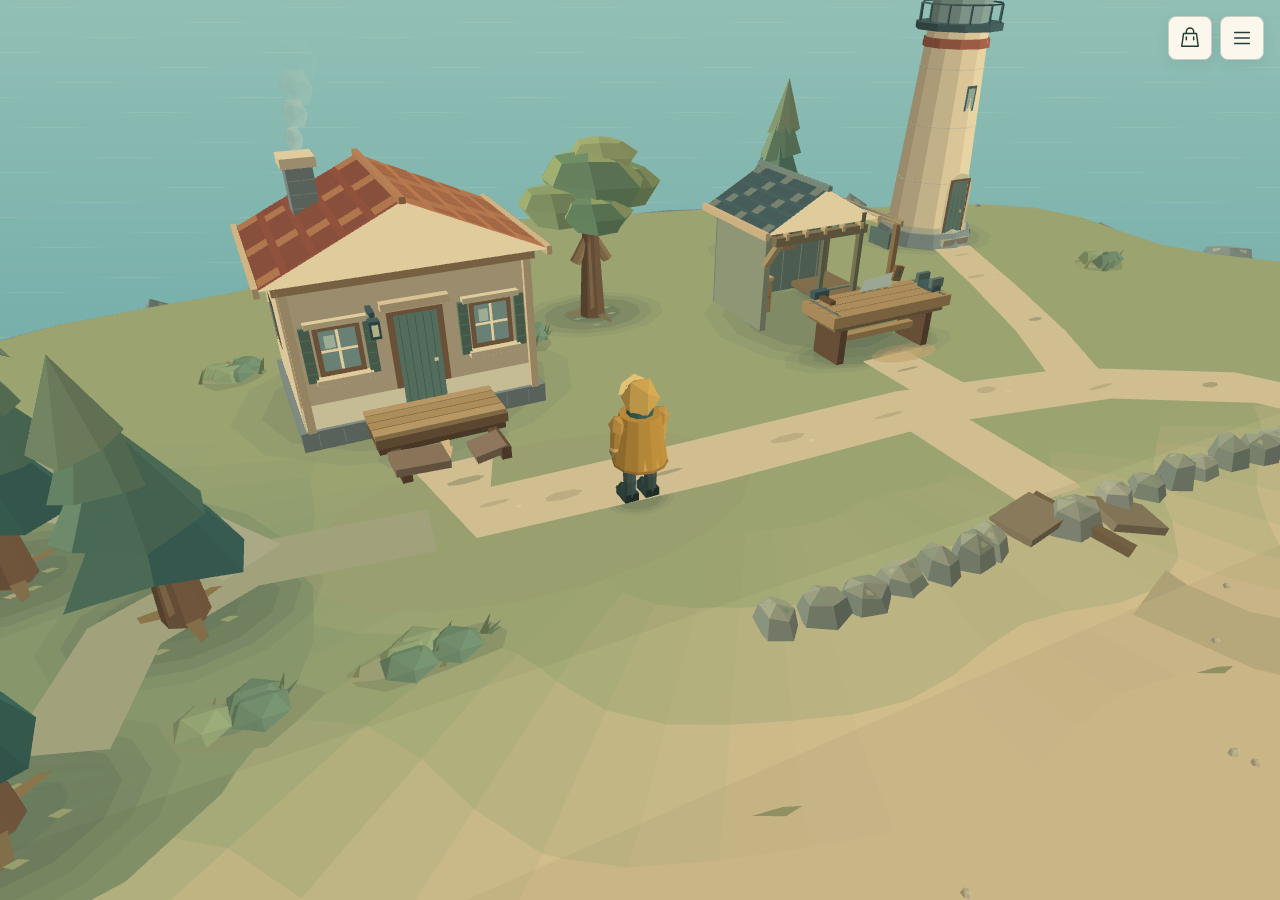
==== commit 6e2cef3d: "Publish single Lighthouse demo with mobile modes and redirect archived versions" ====
--- a/next/index.html
+++ b/next/index.html
@@ -4,27 +4,14 @@
 <meta charset="utf-8"><meta name="viewport" content="width=device-width,initial-scale=1,viewport-fit=cover">
 <meta name="color-scheme" content="light">
 <link rel="icon" href="data:,">
-<meta name="lighthouse-build" content="island-bench-2026-10-23-r1">
-<title>Маяк — Остров смотрителя</title>
-<link rel="stylesheet" href="./ui.css?build=island-bench-2026-10-23-r1">
+<meta name="lighthouse-build" content="island-mobile-modes-2026-10-23-r1">
+<title>Маяк · Демка</title>
+<link rel="stylesheet" href="./ui.css?build=island-mobile-modes-2026-10-23-r1">
 </head>
 <body>
-<main class="game" id="game" aria-busy="true" data-input="mouse" data-panel="none">
-  <canvas id="world" tabindex="0" role="application" aria-label="Остров смотрителя. Нажми на землю или предмет, чтобы подойти, затем выбери действие в карточке. Веди пальцем для поворота и наклона камеры, два пальца — масштаб. Управление и клавиши описаны в справке."></canvas>
+<main class="game" id="game" aria-busy="true" data-input="mouse" data-panel="none" data-ui-mode="walk" data-ui-detail="none">
+  <canvas id="world" tabindex="0" role="application" aria-label="Остров смотрителя. Нажми на землю или предмет, чтобы подойти, затем подтверди короткую команду. Веди пальцем для поворота и наклона камеры, два пальца — масштаб. Управление и клавиши описаны в справке."></canvas>
 
-  <section class="hud" aria-label="Состояние острова">
-    <div class="state-heading"><svg viewBox="0 0 24 24" aria-hidden="true"><circle cx="12" cy="12" r="4"/><path d="M12 2v2m0 16v2M2 12h2m16 0h2M5 5l1.5 1.5m11 11L19 19M5 19l1.5-1.5m11-11L19 5"/></svg><div id="day" class="day">Утро у моря</div></div>
-    <div class="objective" id="objective">
-      <strong id="goal-title">Починить ступень</strong>
-      <span class="goal-next" id="goal-next" hidden>Древесина: роща или берег</span>
-      <div class="stock-label sr-only">В навесе</div>
-      <div class="inventory" aria-label="Запасы навеса: количество и вместимость">
-        <span><svg viewBox="0 0 24 24" aria-hidden="true"><path d="m7 19 10-13M4 15 14 3c2-2 7 3 5 5L9 21M4 15c-2 2 3 8 5 6s-3-8-5-6Z"/></svg>Брёвна: <b id="logs">0/4</b></span>
-        <span><svg viewBox="0 0 24 24" aria-hidden="true"><path d="m3 15 11-11 7 5-11 11ZM3 15v4l7 3v-2M10 22 21 11V9M7 14l8-8"/></svg>Доски: <b id="boards">0/8</b></span>
-      </div>
-      <div class="cargo" id="carry" aria-label="Груз смотрителя">Руки свободны</div>
-    </div>
-  </section>
 
   <button id="act" type="button" class="action" aria-describedby="context-detail" aria-label="Начать работу" hidden><svg viewBox="0 0 24 24" aria-hidden="true"><path id="action-path"/></svg></button>
   <div class="working" id="working" role="progressbar" aria-label="Работа" aria-valuemin="0" aria-valuemax="100" aria-valuenow="0" hidden><span id="work-progress"></span></div>
@@ -39,16 +26,31 @@
     <p id="bench-result" class="bench-result" role="status" aria-live="polite" aria-atomic="true" hidden></p>
   </div>
 
-  <nav class="controls" aria-label="Сумка, полный экран, справка и меню">
+  <nav class="controls" aria-label="Сумка и меню">
     <button id="bag" type="button" aria-label="Сумка смотрителя" aria-controls="bag-panel" aria-expanded="false" aria-pressed="false" title="Сумка смотрителя"><svg viewBox="0 0 24 24" aria-hidden="true"><path d="M8 7V5a4 4 0 0 1 8 0v2M5 7h14l2 14H3ZM8 11v3m8-3v3"/></svg><span class="sr-only">Сумка смотрителя</span></button>
-    <button id="fullscreen" type="button" aria-label="На весь экран" aria-pressed="false" aria-describedby="fullscreen-status" title="На весь экран"><svg viewBox="0 0 24 24" aria-hidden="true"><path id="fullscreen-path" d="M8 3H3v5M16 3h5v5M21 16v5h-5M8 21H3v-5"/></svg><span class="sr-only">Полный экран</span></button>
-    <button id="help" type="button" aria-label="Как играть" aria-haspopup="dialog" aria-controls="help-dialog" title="Как играть"><svg viewBox="0 0 24 24" aria-hidden="true"><circle cx="12" cy="12" r="9"/><path d="M9.5 9a2.5 2.5 0 0 1 5 0c0 1.8-2.5 1.8-2.5 4M12 17h.01"/></svg><span class="sr-only">Как играть</span></button>
     <button id="more" type="button" aria-label="Меню" aria-controls="menu" aria-expanded="false" title="Меню"><svg viewBox="0 0 24 24" aria-hidden="true"><path d="M4 6h16M4 12h16M4 18h16"/></svg><span class="sr-only">Меню</span></button>
   </nav>
 
   <section class="menu" id="menu" hidden aria-labelledby="menu-title">
-    <div class="menu-heading"><span class="eyebrow">Меню</span><h2 id="menu-title">Остров смотрителя</h2><p>Можно никуда не спешить.</p></div>
+    <header class="menu-heading panel-heading"><h2 id="menu-title">Маяк · Демка</h2><button id="menu-close" type="button" class="icon-button" aria-label="Вернуться на остров" title="Вернуться на остров"><svg viewBox="0 0 24 24" aria-hidden="true"><path d="m6 6 12 12M18 6 6 18"/></svg></button></header>
     <div class="panel-scroll menu-scroll" id="menu-scroll">
+  <section class="hud" aria-label="Состояние острова">
+    <div class="state-heading"><svg viewBox="0 0 24 24" aria-hidden="true"><circle cx="12" cy="12" r="4"/><path d="M12 2v2m0 16v2M2 12h2m16 0h2M5 5l1.5 1.5m11 11L19 19M5 19l1.5-1.5m11-11L19 5"/></svg><div id="day" class="day">Утро у моря</div></div>
+    <div class="objective" id="objective">
+      <strong id="goal-title">Починить ступень</strong>
+      <span class="goal-next" id="goal-next" hidden>Древесина: роща или берег</span>
+      <div class="stock-label sr-only">В навесе</div>
+      <div class="inventory" aria-label="Запасы навеса: количество и вместимость">
+        <span><svg viewBox="0 0 24 24" aria-hidden="true"><path d="m7 19 10-13M4 15 14 3c2-2 7 3 5 5L9 21M4 15c-2 2 3 8 5 6s-3-8-5-6Z"/></svg>Брёвна: <b id="logs">0/4</b></span>
+        <span><svg viewBox="0 0 24 24" aria-hidden="true"><path d="m3 15 11-11 7 5-11 11ZM3 15v4l7 3v-2M10 22 21 11V9M7 14l8-8"/></svg>Доски: <b id="boards">0/8</b></span>
+      </div>
+      <div class="cargo" id="carry" aria-label="Груз смотрителя">Руки свободны</div>
+    </div>
+  </section>
+    <div class="menu-actions" role="group" aria-label="Экран и помощь">
+    <button id="fullscreen" type="button" aria-label="На весь экран" aria-pressed="false" aria-describedby="fullscreen-status" title="На весь экран"><svg viewBox="0 0 24 24" aria-hidden="true"><path id="fullscreen-path" d="M8 3H3v5M16 3h5v5M21 16v5h-5M8 21H3v-5"/></svg><span class="menu-command-label">Полный экран</span></button>
+    <button id="help" type="button" aria-label="Как играть" aria-haspopup="dialog" aria-controls="help-dialog" title="Как играть"><svg viewBox="0 0 24 24" aria-hidden="true"><circle cx="12" cy="12" r="9"/><path d="M9.5 9a2.5 2.5 0 0 1 5 0c0 1.8-2.5 1.8-2.5 4M12 17h.01"/></svg><span class="menu-command-label">Как играть</span></button>
+    </div>
     <div class="menu-camera" role="group" aria-label="Камера">
     <button id="overview" type="button" aria-label="Общий вид острова" aria-pressed="false" title="Весь остров"><svg viewBox="0 0 24 24" aria-hidden="true"><path d="m3 5 6-2 6 2 6-2v16l-6 2-6-2-6 2ZM9 3v16M15 5v16"/></svg><span class="menu-command-label">Весь остров</span></button>
     <button id="focus" type="button" aria-label="Вернуть камеру к смотрителю" title="К смотрителю"><svg viewBox="0 0 24 24" aria-hidden="true"><path d="M3 9V3h6M15 3h6v6M21 15v6h-6M9 21H3v-6"/><circle cx="12" cy="12" r="3"/></svg><span class="menu-command-label">К смотрителю</span></button>
@@ -67,54 +69,50 @@
 
   <div class="bottom-ui bottom" id="bottom-ui">
     <section class="gear-panel object-panel" id="bag-panel" aria-labelledby="bag-title" hidden>
-      <header class="panel-heading">
-        <div><span class="eyebrow">С собой</span><h2 id="bag-title">Сумка смотрителя</h2></div>
-        <button id="bag-close" type="button" class="icon-button" aria-label="Закрыть сумку" title="Закрыть сумку"><svg viewBox="0 0 24 24" aria-hidden="true"><path d="m6 6 12 12M18 6 6 18"/></svg></button>
-      </header>
+      <header class="panel-heading"><h2 id="bag-title">Сумка</h2><div class="panel-controls"><button id="bag-places-back" type="button" class="back-button" hidden>Назад</button><button id="bag-close" type="button" class="icon-button" aria-label="Вернуться на остров" title="Вернуться на остров"><svg viewBox="0 0 24 24" aria-hidden="true"><path d="m6 6 12 12M18 6 6 18"/></svg></button></div></header>
       <div class="panel-scroll" id="bag-scroll">
-        <p class="bag-intro" id="bag-status" role="status" aria-live="polite" aria-atomic="true">Инструменты для спокойного осмотра. Груз остаётся с тобой.</p>
-        <div class="gear-commands" role="group" aria-label="Инструменты для прогулки">
-          <div class="gear-command"><button id="gear-lantern" type="button" aria-describedby="gear-lantern-detail"><svg viewBox="0 0 24 24" aria-hidden="true"><path d="M9 5V4a3 3 0 0 1 6 0v1M8 5h8l-1 4 2 10H7L9 9Zm1 4h6M7 22h10M12 12v4"/></svg><span>Взять фонарь</span></button><p id="gear-lantern-detail">Мягкий свет у пояса. Можно спокойно идти дальше.</p></div>
-          <div class="gear-command"><button id="gear-binoculars" type="button" class="primary" aria-describedby="gear-binoculars-detail"><svg viewBox="0 0 24 24" aria-hidden="true"><path d="m5 5 4 1 1 10M19 5l-4 1-1 10M10 10h4M3 16 5 5m16 11L19 5"/><circle cx="6" cy="17" r="4"/><circle cx="18" cy="17" r="4"/></svg><span>Смотреть в бинокль</span></button><p id="gear-binoculars-detail">Остановись и рассмотри берег или чаек издали.</p></div>
+        <div id="bag-main">
+          <p class="bag-intro" id="bag-status" role="status" aria-live="polite" aria-atomic="true" hidden></p>
+          <div class="gear-commands" role="group" aria-label="Инструменты для прогулки">
+            <div class="gear-command"><button id="gear-lantern" type="button" aria-describedby="gear-lantern-detail"><svg viewBox="0 0 24 24" aria-hidden="true"><path d="M9 5V4a3 3 0 0 1 6 0v1M8 5h8l-1 4 2 10H7L9 9Zm1 4h6M7 22h10M12 12v4"/></svg><span>Взять фонарь</span></button><p id="gear-lantern-detail">Свет у пояса во время прогулки.</p></div>
+            <div class="gear-command"><button id="gear-binoculars" type="button" aria-describedby="gear-binoculars-detail"><svg viewBox="0 0 24 24" aria-hidden="true"><path d="m5 5 4 1 1 10M19 5l-4 1-1 10M10 10h4M3 16 5 5m16 11L19 5"/><circle cx="6" cy="17" r="4"/><circle cx="18" cy="17" r="4"/></svg><span>Смотреть в бинокль</span></button><p id="gear-binoculars-detail">Рассмотреть берег с места.</p></div>
+          </div>
+          <div class="gear-cargo"><h3 class="section-label sr-only">Груз</h3><p id="bag-cargo">Руки свободны</p><p class="gear-note" id="bag-cargo-note">Работа на паузе, груз остаётся с тобой.</p></div>
+          <button id="bag-places-toggle" type="button" class="detail-toggle" aria-controls="bag-coast" aria-expanded="false">Куда прогуляться <span aria-hidden="true">›</span></button>
+          <p class="gear-key keyboard-only"><kbd>B</kbd> — сумка, <kbd>Esc</kbd> — назад.</p>
         </div>
-        <div class="gear-cargo"><h3 class="section-label">Груз</h3><p id="bag-cargo">Руки свободны</p><p class="gear-note" id="bag-cargo-note">Груз остаётся в руках при осмотре. Сумка приостанавливает работу; сделанная часть сохраняется.</p></div>
-        <section class="bag-coast" id="bag-coast" aria-labelledby="bag-coast-title" hidden><h3 class="section-label" id="bag-coast-title">Куда прогуляться</h3><div class="coast-choices" id="bag-places" role="group" aria-label="Места у берега"></div><p class="gear-note">Можно пройти берег в своём темпе. Спуск и прежний обход остаются на своих местах.</p></section>
-        <p class="gear-key keyboard-only"><kbd>B</kbd> — сумка, <kbd>Esc</kbd> — закрыть.</p>
+        <section class="bag-coast detail-level" id="bag-coast" aria-labelledby="bag-coast-title" hidden><h3 class="sr-only" id="bag-coast-title">Куда прогуляться</h3><div class="coast-choices" id="bag-places" role="group" aria-label="Места у берега"></div></section>
       </div>
     </section>
 
-    <section class="shed-panel object-panel" id="shed-panel" aria-labelledby="shed-title" hidden>
-      <header class="shed-heading panel-heading">
-        <div><span class="eyebrow">У мастерской</span><h2 id="shed-title">Дровяной навес</h2></div>
-        <div class="panel-controls"><button id="shed-pause" type="button" aria-label="Приостановить работу" hidden>Пауза</button><button id="shed-close" type="button" class="icon-button" aria-label="Закрыть команды навеса" title="Закрыть навес"><svg viewBox="0 0 24 24" aria-hidden="true"><path d="m6 6 12 12M18 6 6 18"/></svg></button></div>
-      </header>
+    <section class="shed-panel object-panel" id="shed-panel" aria-labelledby="shed-title" data-carry="empty" hidden>
+      <header class="shed-heading panel-heading"><h2 id="shed-title">Навес</h2><div class="panel-controls"><button id="shed-details-back" type="button" class="back-button" hidden>Назад</button><button id="shed-pause" type="button" hidden>Пауза</button><button id="shed-close" type="button" class="icon-button" aria-label="Вернуться на остров" title="Вернуться на остров"><svg viewBox="0 0 24 24" aria-hidden="true"><path d="m6 6 12 12M18 6 6 18"/></svg></button></div></header>
       <div class="panel-scroll" id="shed-scroll">
-      <div id="shed-stocks" class="shed-stocks"><h3 class="section-label">Под крышей</h3><div class="shed-stock"><span>Брёвна <b id="shed-logs">0 из 4</b></span><span>Доски <b id="shed-boards">0 из 8</b></span></div></div>
-      <div id="shed-cargo" class="shed-cargo"><span class="section-label">С собой</span><p class="shed-carry" id="shed-carry">Руки свободны</p></div>
-      <div class="shed-work"><div class="shed-feedback feedback" id="shed-feedback" role="status" aria-live="polite" hidden></div></div>
-      <div class="shed-commands" role="group" aria-label="Что сделать с материалами">
-        <div class="shed-command"><button id="shed-store" type="button" class="primary" aria-describedby="shed-store-reason"><svg viewBox="0 0 24 24" aria-hidden="true"><path d="M12 3v12m-4-4 4 4 4-4M4 15v5h16v-5"/></svg><span id="shed-store-label">Сложить</span></button><small id="shed-store-reason"></small></div>
-        <div class="shed-command"><button id="shed-take-logs" type="button" aria-describedby="shed-take-logs-reason"><svg viewBox="0 0 24 24" aria-hidden="true"><path d="m7 19 10-13M4 15 14 3c2-2 7 3 5 5L9 21M4 15c-2 2 3 8 5 6s-3-8-5-6Z"/></svg><span id="shed-take-logs-label">Взять бревно</span></button><small id="shed-take-logs-reason"></small></div>
-        <div class="shed-command"><button id="shed-take-boards" type="button" aria-describedby="shed-take-boards-reason"><svg viewBox="0 0 24 24" aria-hidden="true"><path d="m3 15 11-11 7 5-11 11ZM3 15v4l7 3v-2M10 22 21 11V9M7 14l8-8"/></svg><span id="shed-take-boards-label">Взять доски</span></button><small id="shed-take-boards-reason"></small></div>
-        <div class="shed-command"><button id="shed-upgrade" type="button" aria-describedby="shed-upgrade-cost shed-upgrade-capacity shed-upgrade-reason"><svg viewBox="0 0 24 24" aria-hidden="true"><path d="m3 10 9-7 9 7M5 9v12h14V9M12 18v-7m-3 3 3-3 3 3"/></svg><span id="shed-upgrade-label">Улучшить</span></button><small id="shed-upgrade-cost">Цена: 2 доски из навеса.</small><small id="shed-upgrade-capacity">Оба отсека станут вместительнее.</small><small id="shed-upgrade-reason"></small></div>
+        <div class="shed-work"><div class="shed-feedback feedback" id="shed-feedback" role="status" aria-live="polite" hidden></div></div>
+        <div id="shed-main">
+          <div id="shed-stocks" class="shed-stocks"><h3 class="section-label sr-only">Под крышей</h3><div class="shed-stock"><span>Брёвна <b id="shed-logs">0 из 4</b></span><span>Доски <b id="shed-boards">0 из 8</b></span></div></div>
+          <div id="shed-cargo" class="shed-cargo"><span class="section-label sr-only">С собой</span><p class="shed-carry" id="shed-carry">Руки свободны</p></div>
+          <div class="shed-transfer-commands"><div id="shed-store-command" class="shed-commands"><div class="shed-command"><button id="shed-store" type="button" class="primary" aria-describedby="shed-store-reason"><svg viewBox="0 0 24 24" aria-hidden="true"><path d="M12 3v12m-4-4 4 4 4-4M4 15v5h16v-5"/></svg><span id="shed-store-label">Сложить</span></button><small id="shed-store-reason"></small></div></div>
+          <div id="shed-take-commands" class="shed-commands" role="group" aria-label="Взять из навеса"><div class="shed-command"><button id="shed-take-logs" type="button" aria-describedby="shed-take-logs-reason"><svg viewBox="0 0 24 24" aria-hidden="true"><path d="m7 19 10-13M4 15 14 3c2-2 7 3 5 5L9 21M4 15c-2 2 3 8 5 6s-3-8-5-6Z"/></svg><span id="shed-take-logs-label">Взять бревно</span></button><small id="shed-take-logs-reason"></small></div><div class="shed-command"><button id="shed-take-boards" type="button" aria-describedby="shed-take-boards-reason"><svg viewBox="0 0 24 24" aria-hidden="true"><path d="m3 15 11-11 7 5-11 11ZM3 15v4l7 3v-2M10 22 21 11V9M7 14l8-8"/></svg><span id="shed-take-boards-label">Взять доски</span></button><small id="shed-take-boards-reason"></small></div></div></div>
+        </div>
+        <section class="detail-level" id="shed-details" aria-labelledby="shed-details-title" hidden><h3 id="shed-details-title">Больше места</h3><div class="shed-command"><button id="shed-upgrade" type="button" aria-describedby="shed-upgrade-cost shed-upgrade-capacity shed-upgrade-reason"><svg viewBox="0 0 24 24" aria-hidden="true"><path d="m3 10 9-7 9 7M5 9v12h14V9M12 18v-7m-3 3 3-3 3 3"/></svg><span id="shed-upgrade-label">Улучшить</span></button><small id="shed-upgrade-cost">Цена: 2 доски из навеса.</small><small id="shed-upgrade-capacity">Оба отсека станут вместительнее.</small><small id="shed-upgrade-reason"></small></div><h3>Как носить материалы</h3><p class="shed-note" id="shed-hint">Можно нести одно бревно или до двух досок. Запас под крышей сначала возьми в руки. Материал в руках можно нести прямо к верстаку или ремонту.</p></section>
       </div>
-      <p class="shed-note" id="shed-hint">Можно нести одно бревно или до двух досок. Запас под крышей сначала возьми в руки. Материал в руках можно нести прямо к верстаку или ремонту.</p>
-      </div>
+      <button id="shed-details-toggle" type="button" class="detail-toggle" aria-controls="shed-details" aria-expanded="false">Улучшение и помощь <span aria-hidden="true">›</span></button>
     </section>
 
-    <section class="context" id="context" aria-labelledby="context-title" data-state="normal">
+    <section class="context" id="context" aria-labelledby="context-title" data-state="normal" hidden>
       <div class="context-copy" role="status" aria-live="polite" aria-atomic="true"><strong id="context-title">Остров ждёт</strong><p id="context-detail">Нажми на дерево или плавник у берега — смотритель подойдёт.</p></div>
       <div class="context-commands"><button id="context-command" type="button" class="primary" aria-describedby="context-detail" hidden>Начать</button><span id="context-key" class="keyboard-only context-key" hidden>или <kbd>E</kbd></span><button id="pause-work" type="button" class="primary" hidden>Пауза</button></div>
     </section>
 
-    <aside class="save" id="save" role="alert" hidden><div class="save-copy"><span class="status-symbol" aria-hidden="true">!</span><span class="save-message" id="save-message">Запись недоступна. Прогресс пока здесь.</span></div><button id="save-dismiss" type="button">Прочитано</button></aside>
   </div>
-  <section class="tool-panel object-panel" id="tool-panel" aria-labelledby="tool-title" data-mode="none" hidden>
-    <header class="panel-heading tool-heading"><div><h2 id="tool-title">Бинокль</h2><p id="tool-status" class="tool-status" role="status" aria-live="polite" aria-atomic="true"></p></div><button id="tool-close" type="button" class="tool-exit" aria-label="Убрать бинокль"><svg viewBox="0 0 24 24" aria-hidden="true"><path d="m6 6 12 12M18 6 6 18"/></svg><span id="tool-close-label">Выйти</span></button></header>
-    <div class="panel-scroll tool-scroll" id="tool-scroll">
+<aside class="save" id="save" role="alert" hidden><div class="save-copy"><span class="status-symbol" aria-hidden="true">!</span><span class="save-message" id="save-message">Запись недоступна. Прогресс пока здесь.</span></div><button id="save-dismiss" type="button">Прочитано</button></aside>
+  <section class="tool-panel" id="tool-panel" aria-labelledby="tool-title" data-mode="none" hidden>
+    <h2 class="sr-only" id="tool-title">Бинокль</h2><p class="sr-only" id="tool-status" role="status" aria-live="polite" hidden></p>
+    <header class="tool-heading"><button id="tool-close" type="button" class="tool-exit" aria-label="Выйти из бинокля"><svg viewBox="0 0 24 24" aria-hidden="true"><path d="m6 6 12 12M18 6 6 18"/></svg><span id="tool-close-label">Выйти</span></button><p id="coast-point" class="coast-point" role="status" aria-live="polite">Берег</p><button id="binocular-places-toggle" type="button" aria-controls="binocular-coast" aria-expanded="false">Места</button></header>
+    <div class="tool-scroll" id="tool-scroll">
       <div id="binocular-controls" class="binocular-controls" role="group" aria-label="Масштаб бинокля"><button id="binocular-minus" type="button" aria-label="Уменьшить приближение" aria-describedby="binocular-zoom"><svg viewBox="0 0 24 24" aria-hidden="true"><path d="M5 12h14"/></svg></button><output id="binocular-zoom" class="binocular-zoom" aria-label="Приближение">1×</output><button id="binocular-plus" type="button" aria-label="Увеличить приближение" aria-describedby="binocular-zoom"><svg viewBox="0 0 24 24" aria-hidden="true"><path d="M5 12h14M12 5v14"/></svg></button></div>
-      <div id="binocular-coast" class="binocular-coast" hidden><div class="coast-navigation" role="group" aria-label="Направление взгляда"><button id="coast-previous" type="button" class="icon-button" aria-label="Предыдущее место у берега"><svg viewBox="0 0 24 24" aria-hidden="true"><path d="m14 5-7 7 7 7"/></svg></button><p id="coast-point" class="coast-point">Берег</p><button id="coast-next" type="button" class="icon-button" aria-label="Следующее место у берега"><svg viewBox="0 0 24 24" aria-hidden="true"><path d="m10 5 7 7-7 7"/></svg></button></div><div class="coast-choices" id="binocular-points" role="group" aria-label="Посмотреть на место у берега"></div></div>
-      <p class="gear-note" id="binocular-hint">Веди по экрану, чтобы осмотреться. Два пальца или колесо меняют приближение. Груз остаётся с тобой.<span class="keyboard-only"> Стрелки или <kbd>WASD</kbd> — взгляд, <kbd>−</kbd>/<kbd>+</kbd> — масштаб, <kbd>Esc</kbd> — выйти.</span></p>
+      <section id="binocular-coast" class="binocular-coast object-panel" aria-labelledby="binocular-places-title" hidden><header class="panel-heading"><h3 id="binocular-places-title">Места у берега</h3><button id="binocular-places-back" type="button" class="back-button">Назад</button></header><div class="panel-scroll"><div class="coast-choices" id="binocular-points" role="group" aria-label="Посмотреть на место у берега"></div><div class="coast-navigation" role="group" aria-label="Направление взгляда"><button id="coast-previous" type="button" aria-label="Предыдущее место у берега">Предыдущее</button><button id="coast-next" type="button" aria-label="Следующее место у берега">Следующее</button></div><p class="gear-note" id="binocular-hint">Веди по экрану, чтобы осмотреться. Два пальца или колесо меняют приближение.<span class="keyboard-only"> Стрелки или <kbd>WASD</kbd> — взгляд, <kbd>−</kbd>/<kbd>+</kbd> — масштаб, <kbd>Esc</kbd> — назад.</span></p></div></section>
     </div>
   </section>
   <p class="screen-status feedback" id="fullscreen-status" role="status" aria-live="polite"></p>
@@ -125,19 +123,19 @@
   <div class="dialog-content">
     <span class="eyebrow">Как играть</span><h2 id="help-title">Остров в твоём темпе</h2>
     <p class="dialog-intro">Гуляй, занимайся делами или смотри на море. Пока смотритель стоит или отдыхает, день не проходит.</p>
-    <section class="help-section"><h3>Подойди и выбери дело</h3><p>Нажми на землю или предмет — смотритель подойдёт. Карточка предложит действие: нажми её кнопку или значок у предмета<span class="keyboard-only">; клавиша <kbd>E</kbd> делает то же самое</span>.</p><p>«Пауза» останавливает работу, «Стоп» — путь. Можно также нажать на землю<span class="keyboard-only"> или <kbd>Esc</kbd></span>. Сделанная часть работы сохраняется. Причина недоступности написана в карточке: это могут быть материалы, занятые руки или заполненный навес.</p></section>
+    <section class="help-section"><h3>Подойди и выбери дело</h3><p>Нажми на землю или предмет — смотритель подойдёт. У выбранного предмета появится короткая команда: подтверди её кнопкой<span class="keyboard-only">; клавиша <kbd>E</kbd> делает то же самое</span>.</p><p>«Пауза» останавливает работу, «Стоп» — путь. Можно также нажать на землю<span class="keyboard-only"> или <kbd>Esc</kbd></span>. Сделанная часть работы сохраняется. При попытке недоступного действия появится причина: это могут быть материалы, занятые руки или заполненный навес.</p></section>
     <section class="help-section"><h3>От бревна к целой ступени</h3><p>Сруби дерево в роще или подбери плавник на берегу. Подними бревно в свободные руки, распили у верстака и принеси две доски к ступени дома. Смотритель работает сам после команды — ловить момент нажатия не нужно.</p><p>К берегу ведёт обход справа от каменной кромки. По желанию почини спуск: он откроет короткий путь к берегу и старому причалу. После ремонта дома можно зажечь маяк.</p></section>
-    <section class="help-section"><h3>Запасы и руки</h3><p>Навес — крытая поленница у правого края мастерской. Подойди к ней и открой команды кнопкой в карточке или значком. «Сложить» убирает груз под крышу; «Взять бревно» и «Взять доски» кладут выбранный материал в руки.</p><p>Можно нести одно бревно или до двух досок. Неполный груз досок можно дополнить. При полном отсеке остаток останется в руках. Запас под крышей сначала возьми в руки: он не расходуется на расстоянии. Материал в руках можно нести прямо к верстаку или ремонту.</p><p>Улучшение стоит две доски из навеса и расширяет оба отсека. Перекладывание не расходует день; путь и работа занимают время.</p></section>
-    <section class="help-section"><h3>Берег и сумка</h3><p>Кнопка сумки открывает фонарь и бинокль<span class="keyboard-only">; клавиша <kbd>B</kbd> делает то же самое</span>. Работа приостанавливается, сделанная часть и груз сохраняются. Фонарь светит у пояса во время прогулки. Бинокль приближает вид с места, где стоит смотритель.</p><p>Приближай кнопками «−» и «+», двумя пальцами или колесом. Выбери названное место, чтобы направить взгляд без точного прицеливания. «Выйти» убирает бинокль и возвращает прежний вид<span class="keyboard-only">; <kbd>Esc</kbd> тоже закрывает инструмент, стрелки или <kbd>WASD</kbd> поворачивают взгляд, клавиши <kbd>−</kbd>/<kbd>+</kbd> меняют масштаб</span>.</p><p>На берегу можно спокойно смотреть на чаек. При близком подходе они взлетают, а спустя тихую паузу возвращаются.</p></section>
-    <details class="help-detail"><summary>Камера и полный экран</summary><p>Веди пальцем или мышью в сторону для поворота, вверх и вниз — для наклона. Два пальца или колесо мыши меняют масштаб. Кнопка карты показывает весь остров, кнопка с точкой возвращает камеру к смотрителю.</p><p>Кнопка с четырьмя углами включает полный экран, если браузер это разрешает. Системные панели могут остаться. Для выхода нажми ту же кнопку<span class="keyboard-only"> или <kbd>Esc</kbd></span>.</p></details>
+    <section class="help-section"><h3>Запасы и руки</h3><p>Навес — крытая поленница у правого края мастерской. Подойди к ней и открой короткий выбор действий. «Сложить» убирает груз под крышу; «Взять бревно» и «Взять доски» кладут выбранный материал в руки.</p><p>Можно нести одно бревно или до двух досок. Неполный груз досок можно дополнить. При полном отсеке остаток останется в руках. Запас под крышей сначала возьми в руки: он не расходуется на расстоянии. Материал в руках можно нести прямо к верстаку или ремонту.</p><p>Улучшение стоит две доски из навеса и расширяет оба отсека. Перекладывание не расходует день; путь и работа занимают время.</p></section>
+    <section class="help-section"><h3>Берег и сумка</h3><p>Кнопка сумки открывает фонарь и бинокль<span class="keyboard-only">; клавиша <kbd>B</kbd> делает то же самое</span>. Работа приостанавливается, сделанная часть и груз сохраняются. Фонарь светит у пояса во время прогулки. Бинокль приближает вид с места, где стоит смотритель.</p><p>Приближай кнопками «−» и «+», двумя пальцами или колесом. Открой «Места» и выбери направление без точного прицеливания. «Выйти» убирает бинокль и возвращает прежний вид<span class="keyboard-only">; <kbd>Esc</kbd> тоже закрывает инструмент, стрелки или <kbd>WASD</kbd> поворачивают взгляд, клавиши <kbd>−</kbd>/<kbd>+</kbd> меняют масштаб</span>.</p><p>На берегу можно спокойно смотреть на чаек. При близком подходе они взлетают, а спустя тихую паузу возвращаются.</p></section>
+    <details class="help-detail"><summary>Камера и полный экран</summary><p>Веди пальцем или мышью в сторону для поворота, вверх и вниз — для наклона. Два пальца или колесо мыши меняют масштаб. «Весь остров» и «К смотрителю» находятся в меню.</p><p>«Полный экран» находится в меню и включает полный экран, если браузер это разрешает. Системные панели могут остаться. Для выхода нажми ту же кнопку<span class="keyboard-only"> или <kbd>Esc</kbd></span>.</p></details>
     <details class="help-detail"><summary>Прогресс и настройки</summary><p>Эта проба хранит свой прогресс отдельно. Старое сохранение на том же адресе браузера переносится один раз без изменения прежней игры; запасы сверх вместимости сохраняются. После переноса версии продолжаются независимо. Если запись недоступна, появится предупреждение.</p><p>В меню можно уменьшить движение травы, крон, дыма и воды. Изначально учитывается настройка системы. Качество «Легче» сокращает декоративные детали и разрешение. «Показать плавность» выводит текущие FPS и время кадра — ориентир для этого устройства.</p></details>
     <details class="help-detail keyboard-only"><summary>Клавиши</summary><p>Стрелки или <kbd>WASD</kbd> — ходьба, <kbd>E</kbd> — действие, <kbd>B</kbd> — сумка, <kbd>Esc</kbd> — остановка или выход из осмотра, <kbd>M</kbd> — весь остров, <kbd>F</kbd> — к смотрителю.</p></details>
   </div>
-  <div class="dialog-actions"><button id="help-close" class="primary" type="button">Вернуться на остров</button></div>
+  <div class="dialog-actions"><button id="help-close" class="primary" type="button">Назад</button></div>
 </dialog>
 <dialog id="restart-dialog" class="confirm-dialog" aria-labelledby="restart-title"><div class="dialog-content"><span class="eyebrow">Новое начало</span><h2 id="restart-title">Начать это утро заново?</h2><p>Ремонт и припасы этой пробы будут заменены начальным состоянием.</p></div><div class="dialog-actions"><button id="restart-cancel" type="button">Остаться здесь</button><button id="restart-confirm" class="primary" type="button">Начать заново</button></div></dialog>
 
-<section id="boot-status" class="boot-status" role="status" aria-live="polite"><svg class="boot-mark" viewBox="0 0 48 48" aria-hidden="true"><path d="m18 38 2-23h8l2 23M16 38h16M19 15h10M21 15V9h6v6M18 9l6-4 6 4M8 12l6 2m20 0 6-2M6 23l8-2m20 0 8 2"/></svg><h1>Остров смотрителя</h1><p id="boot-message">Готовим остров…</p><a id="legacy-link" href="./legacy/index.html" hidden>Открыть прежнюю демку</a></section>
-<script type="module" src="./bootstrap.js?build=island-bench-2026-10-23-r1"></script>
+<section id="boot-status" class="boot-status" role="status" aria-live="polite"><svg class="boot-mark" viewBox="0 0 48 48" aria-hidden="true"><path d="m18 38 2-23h8l2 23M16 38h16M19 15h10M21 15V9h6v6M18 9l6-4 6 4M8 12l6 2m20 0 6-2M6 23l8-2m20 0 8 2"/></svg><h1>Остров смотрителя</h1><p id="boot-message">Готовим остров…</p><a id="legacy-link" href="./" hidden>Вернуться к демке</a></section>
+<script type="module" src="./bootstrap.js?build=island-mobile-modes-2026-10-23-r1"></script>
 </body>
 </html>
--- a/next/ui.css
+++ b/next/ui.css
@@ -1,3 +1,4 @@
+/* UI-003: world-first walk; one intentionally opened surface at a time. */
 :root {
   font-family: system-ui, -apple-system, "Segoe UI", sans-serif;
   font-synthesis: none;
@@ -17,325 +18,202 @@
   --warning-ink: #65451f;
   --warning-surface: #fff1d9;
   --warning-line: #b3986b;
-  --shadow: 0 4px 20px #203a2e16, 0 1px 3px #203a2e0a;
-  --radius: 16px;
-  --radius-small: 10px;
+  --shadow: 0 3px 14px #203a2e14;
+  --radius: .875rem;
+  --radius-small: .5rem;
   --space: 16px;
 }
-
-* { box-sizing: border-box; }
-html, body { width: 100%; height: 100%; margin: 0; overflow: hidden; overscroll-behavior: none; }
-body { font-size: 15px; line-height: 1.5; }
-button, a, summary { -webkit-tap-highlight-color: transparent; touch-action: manipulation; }
-button {
-  min-width: 44px;
-  min-height: 44px;
-  margin: 0;
-  padding: 10px 14px;
-  border: 1px solid var(--line-strong);
-  border-radius: var(--radius-small);
-  color: var(--ink);
-  background: var(--surface);
-  font: inherit;
-  font-size: 15px;
-  font-weight: 550;
-  line-height: 1.35;
-  cursor: pointer;
-  transition: background-color 120ms ease, border-color 120ms ease, box-shadow 120ms ease;
-}
-button:hover { background: var(--surface-hover); border-color: var(--pine); }
-button:active { background: #dce5d4; box-shadow: inset 0 2px 3px #203a2e12; }
-button:focus-visible, a:focus-visible, summary:focus-visible, canvas:focus-visible { outline: 3px solid var(--focus); outline-offset: 3px; }
-button[aria-pressed="true"], button[aria-expanded="true"], button[data-state="selected"] { background: #e2ead7; border-color: var(--pine); box-shadow: inset 0 0 0 1px var(--pine); }
-button.primary { color: var(--surface); background: var(--pine); border-color: var(--pine); }
-button.primary:hover { background: var(--pine-hover); border-color: var(--pine-hover); }
-button.primary:active { background: #1d3d30; }
-button:disabled, button[aria-disabled="true"], button[data-state="disabled"] {
-  color: var(--ink-muted);
-  background: var(--surface-alt);
-  border-color: #a7ad9b;
-  border-style: dashed;
-  box-shadow: none;
-  opacity: 1;
-  cursor: help;
-}
-button[aria-busy="true"], button[data-state="busy"] { border-style: double; border-width: 3px; padding: 8px 12px; }
-button svg, .hud svg, .boot-mark { width: 22px; height: 22px; flex: 0 0 auto; fill: none; stroke: currentColor; stroke-width: 1.6; stroke-linecap: round; stroke-linejoin: round; vertical-align: middle; pointer-events: none; }
-[hidden] { display: none !important; }
-.sr-only { position: absolute !important; width: 1px !important; height: 1px !important; margin: -1px !important; padding: 0 !important; overflow: hidden !important; clip-path: inset(50%) !important; white-space: nowrap !important; border: 0 !important; }
-.keyboard-only { display: none; }
-body:has(#game[data-input="keyboard"]) .keyboard-only { display: revert; }
-.eyebrow, .section-label { color: var(--ink-muted); font-size: 14px; font-weight: 500; line-height: 1.4; }
-.eyebrow { display: block; margin: 0 0 4px; }
-
-.game {
-  --safe-top: env(safe-area-inset-top, 0px);
-  --safe-right: env(safe-area-inset-right, 0px);
-  --safe-bottom: env(safe-area-inset-bottom, 0px);
-  --safe-left: env(safe-area-inset-left, 0px);
-  position: relative;
-  width: 100%;
-  height: 100vh;
-  height: 100dvh;
-  overflow: hidden;
-  background: #9dbab1;
-  isolation: isolate;
-}
-canvas { display: block; width: 100%; height: 100%; touch-action: none; cursor: crosshair; outline: none; }
-canvas:focus-visible { outline-offset: -4px; }
-.hud, .menu, .context, .object-panel, .feedback, .save, .performance-panel { border: 1px solid var(--line); border-radius: var(--radius); color: var(--ink); background: var(--surface); box-shadow: var(--shadow); }
-
-.hud { position: absolute; z-index: 2; top: calc(var(--space) + var(--safe-top)); left: calc(var(--space) + var(--safe-left)); width: 292px; max-width: calc(100% - 234px - var(--safe-left) - var(--safe-right)); padding: 12px 14px; pointer-events: none; }
-.state-heading { display: flex; align-items: center; gap: 7px; margin: 0 0 7px; color: var(--ink-muted); }
-.state-heading svg { width: 17px; height: 17px; }
-.day { font-size: 14px; line-height: 1.4; }
-.objective strong { display: block; font-size: 15px; font-weight: 650; line-height: 1.4; }
-.objective.done strong::before { content: "✓ "; }
-.inventory { display: flex; align-items: center; flex-wrap: wrap; gap: 4px 14px; margin-top: 8px; color: var(--ink-muted); font-size: 14px; font-variant-numeric: tabular-nums; }
-.inventory > span { display: flex; align-items: center; gap: 4px; white-space: nowrap; }
-.inventory svg { width: 16px; height: 16px; margin-right: 1px; }
-.inventory b { color: var(--ink); font-size: 14px; font-weight: 650; }
-.cargo { margin-top: 8px; padding-top: 7px; border-top: 1px solid var(--line); font-size: 14px; line-height: 1.4; }
-#game:is([data-panel="shed"], [data-panel="bag"], [data-panel="binoculars"]) .hud :is(.stock-label, .inventory, .cargo) { display: none; }
-#game[data-panel="lantern"] .hud :is(.stock-label, .inventory) { display: none; }
-
-.controls { position: absolute; z-index: 5; top: calc(var(--space) + var(--safe-top)); right: calc(var(--space) + var(--safe-right)); display: flex; gap: 6px; }
-.controls button, .icon-button { display: grid; place-items: center; width: 44px; height: 44px; padding: 10px; }
-.controls button { border-color: var(--line); box-shadow: var(--shadow); }
-.controls button:hover { border-color: var(--pine); }
-.controls #more { margin-left: 4px; }
-.menu { position: absolute; z-index: 7; top: calc(72px + var(--safe-top)); right: calc(var(--space) + var(--safe-right)); width: 304px; max-width: calc(100% - 2 * var(--space) - var(--safe-left) - var(--safe-right)); max-height: calc(100% - 88px - var(--safe-top) - var(--safe-bottom)); overflow: auto; overscroll-behavior: contain; padding: 16px; }
-.menu-heading { padding: 0 0 14px; }
-.menu-heading h2 { margin: 0; font: 23px/1.2 Georgia, "Times New Roman", serif; }
-.menu-heading p { margin: 6px 0 0; font-size: 14px; color: var(--ink-muted); }
-.menu-options, .menu-camera { display: grid; gap: 6px; }
-.menu-camera { padding-bottom: 12px; margin-bottom: 12px; border-bottom: 1px solid var(--line); }
-.menu-camera button { display: flex; align-items: center; gap: 10px; }
-.menu-camera svg { width: 20px; height: 20px; }
-.menu button { width: 100%; text-align: left; font-size: 14px; }
-.menu button[aria-pressed="true"]::after { content: " ✓"; }
-.menu .quiet-danger { margin-top: 14px; border-color: var(--line); color: #724b36; }
-.performance-panel { position: absolute; z-index: 4; top: calc(74px + var(--safe-top)); right: calc(var(--space) + var(--safe-right)); max-width: calc(100% - 2 * var(--space)); margin: 0; padding: 10px 12px; white-space: pre-line; pointer-events: none; font: 14px/1.5 ui-monospace, "SFMono-Regular", Consolas, monospace; }
-
-.bottom-ui { position: absolute; z-index: 4; right: calc(var(--space) + var(--safe-right)); bottom: calc(var(--space) + var(--safe-bottom)); width: min(368px, calc(100% - 2 * var(--space) - var(--safe-left) - var(--safe-right))); display: grid; gap: 10px; max-height: calc(100% - 88px - var(--safe-top) - var(--safe-bottom)); pointer-events: none; }
-.bottom-ui:has(> .save:not([hidden])) { grid-template-rows: minmax(0, 1fr) auto; }
-.bottom-ui:has(> .save:not([hidden])) > .context { min-height: 0; overflow: auto; }
-.context { display: grid; gap: 12px; padding: 16px; pointer-events: auto; }
-.context-copy strong { display: block; font-size: 16px; font-weight: 650; line-height: 1.4; }
-.context-copy p { margin: 5px 0 0; color: var(--ink-muted); font-size: 14px; line-height: 1.5; }
-.context-commands { display: flex; align-items: center; gap: 10px; }
-.context-commands:not(:has(> button:not([hidden]))) { display: none; }
-.context-commands button { flex: 1; min-height: 46px; }
-.context-key { flex: 0 0 auto; color: var(--ink-muted); font-size: 14px; white-space: nowrap; }
-.context[data-state="busy"] { border-color: var(--line-strong); }
-.context[data-state="busy"] .context-copy strong::before { content: "◷ "; }
-.context[data-state="result"] { border-color: var(--pine); }
-.context[data-state="result"] .context-copy strong::before { content: "✓ "; }
-.context[data-state="disabled"] .context-copy p { color: var(--warning-ink); }
-#game:is([data-panel="shed"], [data-panel="bag"], [data-panel="binoculars"]) :is(.context, .action) { display: none; }
-#game:is([data-panel="bag"], [data-panel="binoculars"]) .working { display: none; }
-
-.object-panel { min-height: 0; overflow: auto; overscroll-behavior: contain; scrollbar-color: var(--line-strong) var(--surface-alt); scrollbar-width: thin; pointer-events: auto; padding: 16px; }
-.shed-panel, .gear-panel { max-height: min(620px, calc(100dvh - 88px - var(--safe-top) - var(--safe-bottom))); }
-.panel-heading { display: flex; align-items: flex-start; justify-content: space-between; gap: 12px; margin-bottom: 16px; }
-.panel-heading h2 { margin: 0; font-size: 21px; font-weight: 600; line-height: 1.25; }
-.panel-heading .eyebrow { margin-bottom: 3px; }
-.panel-heading .icon-button { flex: 0 0 auto; margin: -4px -4px 0 0; border-color: transparent; background: transparent; }
-.panel-heading .icon-button:hover { background: var(--surface-hover); border-color: var(--line); }
-.section-label { margin: 0; }
-.shed-stock { display: grid; grid-template-columns: 1fr 1fr; gap: 8px; margin-top: 7px; font-size: 14px; }
-.shed-stock > span { display: flex; align-items: center; justify-content: space-between; gap: 8px; padding: 10px; border: 1px solid var(--line); border-radius: var(--radius-small); background: var(--surface-alt); }
-.shed-stock b { font-size: 15px; font-weight: 650; white-space: nowrap; font-variant-numeric: tabular-nums; }
-.shed-cargo { display: flex; align-items: baseline; gap: 12px; padding: 12px 0; margin: 0 0 12px; border-bottom: 1px solid var(--line); }
-.shed-cargo .section-label { flex: 0 0 auto; }
-.shed-carry { margin: 0; font-size: 14px; font-weight: 550; }
-.shed-work { display: grid; gap: 8px; margin: 0 0 12px; }
-.shed-work:not(:has(> :not([hidden]))) { display: none; }
-.shed-feedback.feedback { position: static; width: auto; margin: 0; padding: 10px 12px; border-radius: var(--radius-small); background: var(--surface-alt); box-shadow: none; }
-.shed-feedback[data-state="busy"] { border-style: dashed; border-color: var(--line-strong); }
-.shed-feedback[data-state="result"] { border-color: var(--pine); }
-.shed-commands { display: grid; grid-template-columns: 1fr 1fr; gap: 16px 10px; }
-.shed-command { display: grid; align-content: start; gap: 6px; min-width: 0; }
-.shed-command button { display: flex; align-items: center; gap: 7px; width: 100%; min-height: 46px; padding: 10px; font-size: 14px; text-align: left; }
-.shed-command button svg { width: 18px; height: 18px; }
-.shed-command small { display: block; font-size: 14px; line-height: 1.45; color: var(--ink-muted); overflow-wrap: anywhere; }
-.shed-command small:empty { display: none; }
-.shed-command:has(button[aria-disabled="true"]) small, .shed-command:has(button[data-state="disabled"]) small { color: var(--ink); }
-.shed-command:has(button[aria-disabled="true"]) small[id$="-reason"]:not(:empty)::before { content: "— "; }
-.shed-note { margin: 16px 0 0; padding-top: 12px; border-top: 1px solid var(--line); color: var(--ink-muted); font-size: 14px; line-height: 1.5; }
-
-.bag-intro { margin: 0 0 16px; color: var(--ink); font-size: 14px; line-height: 1.5; }
-.gear-commands { display: grid; gap: 16px; }
-.gear-command button { display: flex; align-items: center; gap: 10px; width: 100%; min-height: 48px; text-align: left; }
-.gear-command p, .gear-note, .gear-key { margin: 6px 0 0; color: var(--ink-muted); font-size: 14px; line-height: 1.5; }
-.gear-cargo { margin-top: 20px; padding-top: 14px; border-top: 1px solid var(--line); }
-.gear-cargo > p:not(.gear-note) { margin: 4px 0 0; font-size: 15px; font-weight: 550; }
-.bag-coast { margin-top: 20px; padding-top: 14px; border-top: 1px solid var(--line); }
-.coast-choices { display: grid; gap: 8px; margin-top: 8px; }
-.coast-choice { display: flex; flex-direction: column; justify-content: center; gap: 3px; width: 100%; min-width: 0; text-align: left; overflow-wrap: anywhere; }
-.coast-choice small { color: var(--ink-muted); font-size: 14px; font-weight: 400; line-height: 1.45; }
-.coast-choice[aria-pressed="true"] > span::before { content: "✓ "; }
-.gear-key { margin-top: 16px; }
-.tool-panel { position: absolute !important; z-index: 4; right: calc(var(--space) + var(--safe-right)); bottom: calc(var(--space) + var(--safe-bottom)); width: min(368px, calc(100% - 2 * var(--space) - var(--safe-left) - var(--safe-right))); max-height: calc(100% - 88px - var(--safe-top) - var(--safe-bottom)); }
-.tool-panel[data-mode="binoculars"] { bottom: calc(var(--space) + var(--safe-bottom) + var(--gear-save-height, 0px)); max-height: calc(100% - 88px - var(--safe-top) - var(--safe-bottom) - var(--gear-save-height, 0px)); }
-.tool-heading { align-items: flex-start; margin-bottom: 12px; }
-.tool-heading > div { min-width: 0; }
-.tool-status { margin: 5px 0 0; color: var(--ink-muted); font-size: 14px; line-height: 1.45; overflow-wrap: anywhere; }
-.tool-exit { display: flex; align-items: center; justify-content: center; gap: 5px; flex: 0 0 auto; padding: 10px; font-size: 14px; }
-.tool-exit svg { width: 18px; height: 18px; }
-.binocular-controls { display: flex; align-items: center; justify-content: center; gap: 12px; }
-.binocular-controls button { display: grid; place-items: center; width: 48px; height: 44px; padding: 10px; }
-.binocular-zoom { min-width: 72px; font-size: 17px; font-weight: 600; font-variant-numeric: tabular-nums; text-align: center; }
-.binocular-coast { margin-top: 14px; padding-top: 12px; border-top: 1px solid var(--line); }
-.coast-navigation { display: grid; grid-template-columns: 44px minmax(0, 1fr) 44px; align-items: center; gap: 8px; }
-.coast-point { margin: 0; font-size: 15px; font-weight: 550; line-height: 1.4; text-align: center; overflow-wrap: anywhere; }
-.tool-scroll > .gear-note { margin-top: 14px; }
-.tool-panel[data-mode="lantern"] { top: var(--hud-bottom, 160px); right: auto; bottom: auto; left: calc(var(--space) + var(--safe-left)); width: min(292px, calc(100% - 2 * var(--space) - var(--safe-left) - var(--safe-right))); padding: 10px 12px; }
-.tool-panel[data-mode="lantern"] .tool-heading { align-items: center; margin: 0; gap: 8px; }
-.tool-panel[data-mode="lantern"] h2 { font-size: 16px; }
-.tool-panel[data-mode="lantern"] .tool-status { margin-top: 2px; }
-#game[data-panel="binoculars"] .place { display: none; }
-
-.action { position: absolute; z-index: 3; display: grid; place-items: center; width: 48px; height: 48px; padding: 11px; border: 2px solid var(--pine); border-radius: 50%; background: var(--surface); box-shadow: var(--shadow); transform: translate(-50%, -50%); }
-.action svg { width: 24px; height: 24px; }
-.action[aria-disabled="true"] { color: var(--ink-muted); background: var(--surface); border-color: var(--ink-muted); border-style: dashed; }
-.working { position: absolute; z-index: 3; width: 88px; height: 7px; padding: 1px; border: 1px solid var(--line-strong); border-radius: 8px; overflow: hidden; background: var(--surface); transform: translate(-50%, -100%); pointer-events: none; }
-.working span { display: block; height: 100%; border-radius: 4px; background: var(--pine); }
-
-.save { display: grid; gap: 12px; padding: 14px; color: var(--warning-ink); background: var(--warning-surface); border-color: var(--warning-line); pointer-events: auto; }
-.save-copy { display: flex; align-items: flex-start; gap: 10px; font-size: 14px; line-height: 1.5; }
-.status-symbol { display: grid; place-items: center; flex: 0 0 auto; width: 21px; height: 21px; margin-top: 1px; border: 1.5px solid currentColor; border-radius: 50%; font-size: 14px; font-weight: 700; }
-.save button { justify-self: start; background: transparent; border-color: var(--warning-line); color: var(--warning-ink); font-size: 14px; }
-.feedback { position: absolute; z-index: 6; right: calc(var(--space) + var(--safe-right)); bottom: calc(var(--status-height, 150px) + 28px + var(--safe-bottom)); width: min(368px, calc(100% - 2 * var(--space) - var(--safe-left) - var(--safe-right))); margin: 0; padding: 12px 14px; font-size: 14px; line-height: 1.5; pointer-events: none; }
-.toast { visibility: hidden; opacity: 0; transition: opacity 160ms ease; }
-.toast.visible { visibility: visible; opacity: 1; }
-.screen-status:empty { display: none; }
-.place { position: absolute; z-index: 2; bottom: calc(var(--space) + var(--safe-bottom)); left: calc(var(--space) + var(--safe-left)); max-width: calc(100% - 2 * var(--space) - var(--safe-left) - var(--safe-right)); padding: 8px 12px; border: 1px solid var(--line); border-radius: var(--radius-small); color: var(--ink); background: var(--surface); font: 17px/1.4 Georgia, "Times New Roman", serif; opacity: 0; visibility: hidden; transition: opacity 160ms ease; pointer-events: none; }
-.place.visible { visibility: visible; opacity: 1; }
-
-dialog { width: min(640px, calc(100% - 32px)); max-height: calc(100vh - 32px); max-height: calc(100dvh - 32px - env(safe-area-inset-top, 0px) - env(safe-area-inset-bottom, 0px)); overflow: auto; overscroll-behavior: contain; padding: 0; border: 1px solid var(--line); border-radius: 20px; color: var(--ink); background: var(--surface); box-shadow: 0 16px 64px #172d2940; scrollbar-color: var(--line-strong) var(--surface-alt); scrollbar-width: thin; }
-dialog::backdrop { background: #163b345c; }
-.dialog-content { padding: 28px 28px 20px; }
-dialog h2 { margin: 0 0 14px; font: 29px/1.2 Georgia, "Times New Roman", serif; }
-dialog p { margin: 10px 0 0; font-size: 15px; line-height: 1.55; color: var(--ink-muted); }
-dialog .dialog-intro { color: var(--ink); font-size: 16px; line-height: 1.5; }
-.help-section { margin-top: 24px; }
-.help-section h3 { margin: 0; font-size: 16px; font-weight: 650; }
-.help-detail { margin-top: 16px; border-top: 1px solid var(--line); }
-.help-detail summary { min-height: 48px; padding: 12px 0; font-size: 15px; font-weight: 600; cursor: pointer; }
-.help-detail p { margin-top: 0; padding-bottom: 10px; }
-.help-detail[open] summary { margin-bottom: 4px; }
-kbd { display: inline-block; min-width: 20px; padding: 1px 4px; border: 1px solid var(--line); border-bottom-width: 2px; border-radius: 4px; background: var(--surface-alt); font-family: inherit; font-size: 14px; line-height: 1.25; text-align: center; }
-.dialog-actions { position: sticky; z-index: 1; bottom: 0; display: flex; justify-content: flex-end; flex-wrap: wrap; gap: 10px; padding: 14px 28px 20px; border-top: 1px solid var(--line); background: var(--surface); }
-.confirm-dialog { width: min(480px, calc(100% - 32px)); }
-.confirm-dialog .dialog-content { padding-bottom: 24px; }
-
-.boot-status { position: absolute; inset: 0; z-index: 30; display: grid; justify-items: center; align-content: center; gap: 16px; max-width: 100%; padding: max(24px, env(safe-area-inset-top, 0px)) max(24px, env(safe-area-inset-right, 0px)) max(24px, env(safe-area-inset-bottom, 0px)) max(24px, env(safe-area-inset-left, 0px)); color: var(--ink); background: var(--surface); text-align: center; }
-.boot-mark { width: 48px; height: 48px; stroke-width: 1.4; color: var(--pine); }
-.boot-status h1 { margin: 0; font: 32px/1.2 Georgia, "Times New Roman", serif; }
-.boot-status p { max-width: 500px; margin: 0; color: var(--ink-muted); font-size: 16px; line-height: 1.5; }
-.boot-status a { display: inline-flex; align-items: center; min-height: 44px; padding: 10px 14px; color: var(--pine); text-decoration: underline; text-underline-offset: 4px; }
-html:fullscreen, html:-webkit-full-screen { background: #9dbab1; }
-
-@media (max-width: 700px) and (orientation: portrait) {
-  :root { --space: 12px; }
-  .hud { width: 272px; max-width: calc(100% - 124px - var(--safe-left) - var(--safe-right)); padding: 11px 12px; }
-  .controls { display: grid; grid-template-columns: 44px 44px; grid-template-rows: repeat(2, 44px); gap: 6px; }
-  .controls #help { grid-column: 1; grid-row: 1; }
-  .controls #more { grid-column: 2; grid-row: 1; margin-left: 0; }
-  .controls #bag { grid-column: 1; grid-row: 2; }
-  .controls #fullscreen { grid-column: 2; grid-row: 2; }
-  .inventory { gap: 3px 10px; }
-  .inventory svg { display: none; }
-  .menu { top: calc(64px + var(--safe-top)); max-height: calc(100% - 80px - var(--safe-top) - var(--safe-bottom)); }
-  .performance-panel { top: calc(118px + var(--safe-top)); }
-  .bottom-ui { left: calc(var(--space) + var(--safe-left)); width: auto; max-height: calc(100% - 204px - var(--safe-top) - var(--safe-bottom)); }
-  .context { padding: 14px; }
-  .shed-panel, .gear-panel { max-height: min(62dvh, calc(100dvh - 220px - var(--safe-top) - var(--safe-bottom))); padding: 14px; }
-  .tool-panel[data-mode="binoculars"] { left: calc(var(--space) + var(--safe-left)); width: auto; max-height: min(58dvh, calc(100dvh - 176px - var(--safe-top) - var(--safe-bottom) - var(--gear-save-height, 0px))); padding: 14px; }
-  .tool-panel[data-mode="lantern"] { width: min(272px, calc(100% - 2 * var(--space) - var(--safe-left) - var(--safe-right))); }
-  .panel-heading { margin-bottom: 12px; }
-  .feedback { left: calc(var(--space) + var(--safe-left)); width: auto; }
-  .shed-feedback.feedback { width: auto; }
-  .place { bottom: calc(var(--status-height, 150px) + 28px + var(--safe-bottom)); font-size: 16px; }
-  .game:has(.toast.visible) .place, .game:has(.screen-status:not(:empty)) .place { visibility: hidden; }
-}
-
-@media (max-width: 360px) and (orientation: portrait) {
-  :root { --space: 10px; }
-  .hud { max-width: calc(100% - 120px - var(--safe-left) - var(--safe-right)); padding: 10px; }
-  .state-heading { gap: 5px; }
-  .objective strong { font-size: 14px; }
-  .inventory { display: grid; gap: 3px; margin-top: 6px; }
-  .cargo { margin-top: 6px; padding-top: 6px; }
-  .shed-stock { gap: 6px; }
-  .shed-stock > span { gap: 4px; padding: 8px; }
-  .shed-commands { column-gap: 8px; }
-  .shed-command button { gap: 5px; padding: 8px; }
-  .shed-command button svg { width: 16px; height: 16px; }
-  .dialog-content { padding: 22px 20px 16px; }
-  .dialog-actions { padding: 12px 20px 16px; }
-  dialog h2 { font-size: 26px; }
-}
-
-@media (orientation: landscape) and (max-height: 540px) {
-  :root { --space: 10px; }
-  .hud { width: 252px; max-width: calc(100% - 390px - var(--safe-left) - var(--safe-right)); padding: 10px 12px; }
-  .state-heading { margin-bottom: 5px; }
-  .inventory { gap: 4px 10px; margin-top: 6px; }
-  .inventory svg { display: none; }
-  .cargo { padding-top: 5px; margin-top: 6px; }
-  .controls { gap: 6px; }
-  .menu { top: calc(62px + var(--safe-top)); max-height: calc(100% - 74px - var(--safe-top) - var(--safe-bottom)); }
-  .performance-panel { top: calc(62px + var(--safe-top)); }
-  .bottom-ui { width: 344px; max-height: calc(100% - 72px - var(--safe-top) - var(--safe-bottom)); }
-  .context { padding: 12px 14px; gap: 10px; }
-  .shed-panel, .gear-panel { max-height: calc(100dvh - 72px - var(--safe-top) - var(--safe-bottom)); padding: 12px 14px; }
-  .tool-panel[data-mode="binoculars"] { width: 344px; max-height: calc(100dvh - 72px - var(--safe-top) - var(--safe-bottom) - var(--gear-save-height, 0px)); padding: 12px 14px; }
-  .tool-panel[data-mode="lantern"] { width: 252px; }
-  .gear-cargo, .bag-coast { margin-top: 16px; padding-top: 12px; }
-  .gear-commands { gap: 12px; }
-  .panel-heading { margin-bottom: 10px; }
-  .panel-heading h2 { font-size: 20px; }
-  .shed-stock { margin-top: 5px; }
-  .shed-stock > span { padding: 8px; }
-  .shed-cargo { padding: 8px 0; margin-bottom: 10px; }
-  .shed-commands { gap: 12px 10px; }
-  .shed-note { margin-top: 12px; padding-top: 10px; }
-  .feedback { width: min(344px, calc(100% - 24px)); }
-  .shed-feedback.feedback { width: auto; }
-  .dialog-content { padding: 20px 24px 16px; }
-  .dialog-actions { padding: 12px 24px 16px; }
-}
-
-@media (orientation: landscape) and (max-width: 700px) {
-  .hud { width: 210px; max-width: calc(100% - 330px - var(--safe-left) - var(--safe-right)); }
-  .bottom-ui { width: 300px; }
-  .tool-panel[data-mode="binoculars"] { width: 300px; }
-  .tool-panel[data-mode="lantern"] { width: 210px; }
-  .inventory { display: grid; gap: 3px; }
-}
-
-@media (prefers-reduced-motion: reduce) {
-  *, *::before, *::after { animation: none !important; transition: none !important; scroll-behavior: auto !important; }
-}
-#game[data-reduced-motion="true"] *, body:has(#game[data-reduced-motion="true"]) dialog, body:has(#game[data-reduced-motion="true"]) dialog * { animation: none !important; transition: none !important; scroll-behavior: auto !important; }
-
-/* The panel shell stays outside its scroll layer: stable clipping over WebGL,
-   a permanently reachable close button, and one bounded inner scroll area. */
-.object-panel { display:flex; flex-direction:column; overflow:visible; position:relative; }
-.panel-heading { flex:0 0 auto; }
+* { box-sizing:border-box; }
+html, body { width:100%; height:100%; margin:0; overflow:hidden; overscroll-behavior:none; }
+body { font-size:1rem; line-height:1.45; }
+button, a, summary { -webkit-tap-highlight-color:transparent; touch-action:manipulation; }
+button { min-width:44px; min-height:44px; margin:0; padding:.625rem .75rem; border:1px solid var(--line-strong); border-radius:var(--radius-small); color:var(--ink); background:var(--surface); font:inherit; font-weight:550; line-height:1.35; cursor:pointer; transition:background-color 100ms ease, border-color 100ms ease; overflow-wrap:anywhere; }
+button:hover { color:var(--ink); background:var(--surface-hover); border-color:var(--pine); }
+button:active { color:var(--ink); background:#dce5d4; border-color:var(--pine); box-shadow:inset 0 2px 3px #203a2e12; }
+button:focus-visible, a:focus-visible, summary:focus-visible, canvas:focus-visible { outline:3px solid var(--focus); outline-offset:3px; }
+button:is([aria-pressed="true"],[aria-expanded="true"],[data-state="selected"]) { color:var(--ink); background:#e2ead7; border-color:var(--pine); box-shadow:inset 0 0 0 1px var(--pine); }
+button.primary { color:var(--surface); background:var(--pine); border-color:var(--pine); }
+button.primary:hover { color:var(--surface); background:var(--pine-hover); border-color:var(--pine-hover); }
+button.primary:active { color:var(--surface); background:#1d3d30; border-color:#1d3d30; }
+button[aria-busy="true"], button[data-state="busy"] { border-style:double; border-width:3px; padding:calc(.625rem - 2px) calc(.75rem - 2px); }
+button:is(:disabled,[aria-disabled="true"],[data-state="disabled"]), button:is(:disabled,[aria-disabled="true"],[data-state="disabled"]):is(:hover,:active) { color:var(--ink-muted); background:var(--surface-alt); border-color:#a7ad9b; border-style:dashed; box-shadow:none; opacity:1; cursor:help; }
+button svg, .hud svg, .boot-mark { width:1.375rem; height:1.375rem; flex:0 0 auto; fill:none; stroke:currentColor; stroke-width:1.6; stroke-linecap:round; stroke-linejoin:round; vertical-align:middle; pointer-events:none; }
+[hidden] { display:none !important; }
+.sr-only { position:absolute !important; width:1px !important; height:1px !important; margin:-1px !important; padding:0 !important; overflow:hidden !important; clip-path:inset(50%) !important; white-space:nowrap !important; border:0 !important; }
+.keyboard-only { display:none; }
+body:has(#game[data-input="keyboard"]) .keyboard-only { display:revert; }
+.eyebrow, .section-label { color:var(--ink-muted); font-size:.875rem; font-weight:500; line-height:1.4; }
+.eyebrow { display:block; margin:0 0 .25rem; }
+.game { --safe-top:env(safe-area-inset-top,0px); --safe-right:env(safe-area-inset-right,0px); --safe-bottom:env(safe-area-inset-bottom,0px); --safe-left:env(safe-area-inset-left,0px); position:relative; width:100%; height:100vh; height:100dvh; overflow:hidden; background:#9dbab1; isolation:isolate; }
+canvas { display:block; width:100%; height:100%; touch-action:none; cursor:crosshair; outline:none; }
+canvas:focus-visible { outline-offset:-4px; }
+.controls { position:absolute; z-index:5; top:calc(var(--space) + var(--safe-top)); right:calc(var(--space) + var(--safe-right)); display:flex; gap:.5rem; }
+.controls button, .icon-button { display:grid; place-items:center; width:44px; height:44px; padding:10px; flex:0 0 auto; }
+.controls button svg, .icon-button svg { width:22px; height:22px; }
+.controls button { border-color:var(--line); box-shadow:var(--shadow); }
+#game:not([data-ui-mode="walk"]) .controls { display:none; }
+
+/* Shells never scroll: close/back and work pause remain reachable. */
+.object-panel, .menu { display:flex; flex-direction:column; min-height:0; padding:.75rem; border:1px solid var(--line); border-radius:var(--radius); color:var(--ink); background:var(--surface); box-shadow:var(--shadow); overflow:visible; pointer-events:auto; }
+.panel-heading { display:flex; align-items:center; justify-content:space-between; gap:.5rem; flex:0 0 auto; min-height:44px; margin:0 0 .5rem; }
+.panel-heading h2, .panel-heading h3 { min-width:0; margin:0; font-size:1rem; font-weight:650; line-height:1.3; overflow-wrap:anywhere; }
+.panel-heading .icon-button { border-color:transparent; }
+.panel-heading .icon-button:hover { border-color:var(--line); }
+.panel-controls { display:flex; align-items:center; gap:.375rem; flex:0 0 auto; }
+.panel-controls button { font-size:.875rem; }
+.back-button { font-size:.875rem; }
 .panel-scroll { min-height:0; flex:1 1 auto; overflow:auto; overscroll-behavior:contain; scrollbar-width:thin; scrollbar-color:var(--line-strong) var(--surface-alt); }
-
-.panel-controls { display:flex; align-items:flex-start; gap:6px; flex:0 0 118px; justify-content:flex-end; }
-.panel-controls #shed-pause { min-width:68px; padding:10px 8px; font-size:14px; }
-.panel-controls #shed-pause[hidden] { display:block!important; visibility:hidden; }
-
-#game[data-menu="open"] :is(.context,.object-panel,.action) { display:none; }
-@media (orientation:portrait) { .menu { max-height:min(64dvh,calc(100% - 80px - var(--safe-top) - var(--safe-bottom))); } }
-
-.menu { display:flex; flex-direction:column; overflow:visible; }
-.menu-heading { flex:0 0 auto; }
+.detail-toggle { display:flex; align-items:center; justify-content:space-between; gap:.75rem; width:100%; min-height:44px; margin-top:.5rem; border-color:transparent; color:var(--ink); background:var(--surface-alt); font-size:.875rem; text-align:left; flex:0 0 auto; }
+.detail-toggle > span { font-size:1.25rem; line-height:1; }
+.detail-level h3 { margin:.5rem 0 .75rem; font-size:1rem; font-weight:650; }
+.detail-level h3:not(:first-child) { margin-top:1.5rem; }
+.detail-level p { margin:.5rem 0 0; font-size:.875rem; line-height:1.5; color:var(--ink-muted); }
+.bottom-ui { position:absolute; z-index:4; right:calc(var(--space) + var(--safe-right)); bottom:calc(var(--space) + var(--safe-bottom)); display:flex; flex-direction:column; gap:.5rem; width:min(23rem,calc(100% - 2 * var(--space) - var(--safe-left) - var(--safe-right))); max-height:calc(100% - 2 * var(--space) - var(--safe-top) - var(--safe-bottom)); pointer-events:none; }
+.shed-panel, .gear-panel { max-height:min(38rem,calc(100dvh - 2 * var(--space) - var(--safe-top) - var(--safe-bottom))); }
+#game:not([data-ui-mode="shed"]) #shed-panel, #game:not([data-ui-mode="bag"]) #bag-panel, #game:not([data-ui-mode="menu"]) #menu { display:none; }
+
+/* Walk has no general advice, title, inventory or permanent HUD. */
+.context { display:flex; flex-direction:column; gap:.375rem; min-height:0; max-height:min(calc(100dvh - 2 * var(--space) - var(--safe-top) - var(--safe-bottom)),max(22dvh,8rem)); padding:.5rem; border:1px solid var(--line); border-radius:var(--radius-small); color:var(--ink); background:var(--surface); box-shadow:var(--shadow); pointer-events:auto; }
+.context-copy { min-height:0; overflow:auto; overscroll-behavior:contain; scrollbar-width:thin; }
+.context-copy strong { position:absolute; width:1px; height:1px; overflow:hidden; clip-path:inset(50%); white-space:nowrap; }
+.context-copy p { margin:0; font-size:.875rem; line-height:1.4; color:var(--ink-muted); }
+.context-commands { display:flex; align-items:center; gap:.5rem; flex:0 0 auto; }
+.context-commands button { flex:1; min-width:0; font-size:.9375rem; }
+.context-key { flex:0 0 auto; color:var(--ink-muted); font-size:.875rem; white-space:nowrap; }
+.context-commands:not(:has(> button:not([hidden]))) { display:none; }
+.context[data-state="disabled"] .context-copy p { color:var(--warning-ink); }
+#game:not([data-ui-mode="walk"]) :is(.context,.action,.working,.bench-ui), #game[data-ui-mode="walk"][data-ui-pending="true"] .action { display:none; }
+
+.menu { position:absolute; z-index:7; right:calc(var(--space) + var(--safe-right)); bottom:calc(var(--space) + var(--safe-bottom)); width:min(23rem,calc(100% - 2 * var(--space) - var(--safe-left) - var(--safe-right))); max-height:calc(100% - 2 * var(--space) - var(--safe-top) - var(--safe-bottom)); }
+.menu-heading h2 { font:1.25rem/1.25 Georgia,"Times New Roman",serif; }
+.menu-actions, .menu-options, .menu-camera { display:grid; gap:.375rem; margin-top:1rem; }
+.menu-actions button, .menu-camera button { display:flex; align-items:center; gap:.625rem; text-align:left; }
+.menu button:not(.icon-button) { width:100%; font-size:.875rem; text-align:left; }
+.menu button[aria-pressed="true"]::after { content:" ✓"; }
+.menu .quiet-danger { margin-top:1rem; color:#724b36; border-color:var(--line); }
+.hud { padding:.625rem 0 .875rem; border-bottom:1px solid var(--line); color:var(--ink); }
+.state-heading { display:flex; align-items:center; gap:.375rem; margin-bottom:.375rem; color:var(--ink-muted); }
+.state-heading svg { width:1.0625rem; height:1.0625rem; }
+.day { font-size:.875rem; }
+.objective strong { display:block; font-size:.9375rem; font-weight:650; }
+.objective.done strong::before { content:"✓ "; }
+.inventory { display:flex; flex-wrap:wrap; gap:.25rem .75rem; margin-top:.5rem; color:var(--ink-muted); font-size:.875rem; font-variant-numeric:tabular-nums; }
+.inventory > span { display:flex; align-items:center; gap:.25rem; white-space:nowrap; }
+.inventory svg { width:1rem; height:1rem; }
+.inventory b { color:var(--ink); font-weight:650; }
+.cargo { margin-top:.5rem; font-size:.875rem; }
+.performance-panel { position:absolute; z-index:8; top:calc(var(--space) + var(--safe-top)); left:calc(var(--space) + var(--safe-left)); max-width:calc(100% - 2 * var(--space)); margin:0; padding:.5rem .75rem; white-space:pre-line; pointer-events:none; border:1px solid var(--line); border-radius:var(--radius-small); background:var(--surface); font:.875rem/1.5 ui-monospace,"SFMono-Regular",Consolas,monospace; }
+
+.shed-stock { display:flex; flex-wrap:wrap; gap:.25rem 1rem; font-size:.875rem; }
+.shed-stock > span { display:flex; align-items:baseline; gap:.375rem; }
+.shed-stock b { font-weight:650; font-variant-numeric:tabular-nums; white-space:nowrap; }
+.shed-cargo { margin:.375rem 0 .625rem; }
+.shed-carry { margin:0; font-size:.875rem; }
+.shed-commands { display:grid; grid-template-columns:repeat(2,minmax(0,1fr)); gap:.5rem; }
+#shed-store-command { grid-template-columns:1fr; }
+#shed-panel[data-carry="empty"] #shed-store-command, #shed-panel[data-carry="loaded"] #shed-take-commands { display:none; }
+#shed-panel[data-carry="partial"] .shed-transfer-commands { display:grid; grid-template-columns:repeat(2,minmax(0,1fr)); gap:.5rem; }
+#shed-panel[data-carry="partial"] .shed-commands { grid-template-columns:1fr; }
+.shed-command:has(> button[hidden]) { display:none; }
+.shed-command { display:grid; gap:.375rem; min-width:0; }
+.shed-command button { display:flex; align-items:center; justify-content:center; gap:.375rem; width:100%; font-size:.875rem; }
+#shed-main .shed-command svg { display:none; }
+.shed-command small { display:block; color:var(--ink-muted); font-size:.875rem; line-height:1.45; overflow-wrap:anywhere; }
+.shed-command small:empty { display:none; }
+#shed-main [id$="-reason"] { display:none; }
+.shed-note { margin:.5rem 0 0; font-size:.875rem; line-height:1.5; }
+.shed-work:not(:has(> :not([hidden]))) { display:none; }
+.shed-feedback.feedback { position:static; width:auto; margin:0 0 .625rem; padding:.5rem .625rem; border-radius:var(--radius-small); background:var(--surface-alt); box-shadow:none; }
+.shed-feedback[data-state="busy"] { border-style:dashed; }
+
+.bag-intro { margin:0 0 .75rem; font-size:.875rem; }
+.gear-commands { display:grid; gap:1rem; }
+.gear-command button { display:flex; align-items:center; gap:.625rem; width:100%; text-align:left; }
+.gear-command p, .gear-note, .gear-key { margin:.375rem 0 0; color:var(--ink-muted); font-size:.875rem; line-height:1.45; }
+.gear-cargo { margin-top:1rem; padding-top:.75rem; border-top:1px solid var(--line); }
+.gear-cargo > p:not(.gear-note) { margin:0; font-size:.875rem; font-weight:550; }
+.gear-key { margin-top:.75rem; }
+.coast-choices { display:grid; gap:.5rem; }
+.coast-choice { display:flex; flex-direction:column; align-items:stretch; justify-content:center; gap:.25rem; width:100%; min-width:0; text-align:left; }
+.coast-choice small { color:var(--ink-muted); font-size:.875rem; font-weight:400; line-height:1.4; }
+.coast-choice[aria-pressed="true"] > span::before { content:"✓ "; }
+
+/* Optical controls sit at the edges; the center remains the view itself. */
+.tool-panel { position:absolute; z-index:4; inset:0; color:var(--ink); pointer-events:none; }
+.tool-heading { position:absolute; top:calc(var(--space) + var(--safe-top)); left:calc(var(--space) + var(--safe-left)); right:calc(var(--space) + var(--safe-right)); display:grid; grid-template-columns:auto minmax(0,1fr) auto; align-items:start; gap:.5rem; pointer-events:none; }
+.tool-heading button { pointer-events:auto; font-size:.875rem; }
+.tool-exit { display:flex; align-items:center; gap:.375rem; min-width:0; max-width:100%; }
+.tool-exit svg { width:1.125rem; height:1.125rem; }
+.coast-point { justify-self:center; max-width:100%; margin:0; padding:.625rem .5rem; border-radius:var(--radius-small); background:var(--surface); font-size:.875rem; font-weight:550; line-height:1.4; text-align:center; overflow-wrap:anywhere; }
+.tool-scroll { position:absolute; inset:0; pointer-events:none; }
+.binocular-controls button { position:absolute; top:50%; display:grid; place-items:center; width:44px; height:44px; padding:10px; transform:translateY(-50%); pointer-events:auto; }
+.binocular-controls button svg { width:22px; height:22px; }
+#binocular-minus { left:calc(var(--space) + var(--safe-left)); }
+#binocular-plus { right:calc(var(--space) + var(--safe-right)); }
+.binocular-zoom { position:absolute; bottom:calc(var(--space) + var(--safe-bottom)); left:50%; padding:.375rem .625rem; border-radius:var(--radius-small); background:var(--surface); font-size:.875rem; font-variant-numeric:tabular-nums; text-align:center; transform:translateX(-50%); }
+.binocular-coast { position:absolute; right:calc(var(--space) + var(--safe-right)); bottom:calc(var(--space) + var(--safe-bottom)); width:min(23rem,calc(100% - 2 * var(--space) - var(--safe-left) - var(--safe-right))); max-height:calc(100% - 5rem - var(--safe-top) - var(--safe-bottom)); }
+.coast-navigation { display:flex; gap:.5rem; margin-top:.75rem; }
+.coast-navigation button { flex:1; min-width:0; font-size:.875rem; }
+.tool-panel[data-mode="lantern"] .tool-heading { display:block; right:auto; max-width:calc(100% - 120px - var(--safe-left) - var(--safe-right)); }
+.tool-panel[data-mode="lantern"] :is(.coast-point,#binocular-places-toggle,.tool-scroll) { display:none; }
+#game:not([data-ui-mode="binoculars"]) .tool-panel:not([data-mode="lantern"]), #game:not([data-ui-mode="walk"]) .tool-panel[data-mode="lantern"] { display:none; }
+#game[data-ui-detail="places"] :is(#binocular-controls,#binocular-places-toggle,#coast-point) { display:none; }
+
+.action { position:absolute; z-index:3; display:grid; place-items:center; width:48px; height:48px; padding:11px; border:2px solid var(--pine); border-radius:50%; background:var(--surface); box-shadow:var(--shadow); transform:translate(-50%,-50%); }
+.action svg { width:24px; height:24px; }
+.working { position:absolute; z-index:3; width:88px; height:7px; padding:1px; border:1px solid var(--line-strong); border-radius:8px; overflow:hidden; background:var(--surface); transform:translate(-50%,-100%); pointer-events:none; }
+.working span { display:block; height:100%; border-radius:4px; background:var(--pine); }
+.save { position:absolute; z-index:9; top:calc(4.5rem + var(--safe-top)); right:calc(var(--space) + var(--safe-right)); display:flex; flex-direction:column; gap:.75rem; width:min(23rem,calc(100% - 2 * var(--space) - var(--safe-left) - var(--safe-right))); max-height:calc(100% - 6rem - var(--safe-top) - var(--safe-bottom)); padding:.875rem; border:1px solid var(--warning-line); border-radius:var(--radius); color:var(--warning-ink); background:var(--warning-surface); box-shadow:var(--shadow); pointer-events:auto; }
+.save-copy { display:flex; align-items:flex-start; gap:.625rem; min-height:0; overflow:auto; font-size:.875rem; }
+.status-symbol { display:grid; place-items:center; flex:0 0 auto; width:1.3125rem; height:1.3125rem; margin-top:1px; border:1.5px solid currentColor; border-radius:50%; font-size:.875rem; font-weight:700; }
+.save button { align-self:flex-start; flex:0 0 auto; background:transparent; border-color:var(--warning-line); color:var(--warning-ink); font-size:.875rem; }
+.feedback { position:absolute; z-index:6; left:calc(var(--space) + var(--safe-left)); bottom:calc(var(--space) + var(--safe-bottom)); width:min(23rem,calc(100% - 2 * var(--space) - var(--safe-left) - var(--safe-right))); margin:0; padding:.625rem .75rem; border:1px solid var(--line); border-radius:var(--radius-small); color:var(--ink); background:var(--surface); box-shadow:var(--shadow); font-size:.875rem; line-height:1.45; pointer-events:none; }
+.toast { visibility:hidden; opacity:0; }
+.toast.visible { visibility:visible; opacity:1; }
+.screen-status:empty { display:none; }
+.place { display:none; }
+
+dialog { width:min(40rem,calc(100% - 2rem)); max-height:calc(100vh - 2rem); max-height:calc(100dvh - 2rem - env(safe-area-inset-top,0px) - env(safe-area-inset-bottom,0px)); padding:0; border:1px solid var(--line); border-radius:var(--radius); color:var(--ink); background:var(--surface); box-shadow:0 16px 64px #172d2940; overflow:auto; overscroll-behavior:contain; scrollbar-width:thin; scrollbar-color:var(--line-strong) var(--surface-alt); }
+ dialog::backdrop { background:#163b345c; }
+.dialog-content { padding:1.5rem; }
+dialog h2 { margin:0 0 1rem; font:1.75rem/1.2 Georgia,"Times New Roman",serif; }
+dialog p { margin:.625rem 0 0; color:var(--ink-muted); font-size:1rem; line-height:1.5; }
+dialog .dialog-intro { color:var(--ink); }
+.help-section { margin-top:1.5rem; }
+.help-section h3 { margin:0; font-size:1rem; font-weight:650; }
+.help-detail { margin-top:1rem; border-top:1px solid var(--line); }
+.help-detail summary { min-height:44px; padding:.75rem 0; font-size:.9375rem; font-weight:600; cursor:pointer; }
+.help-detail p { margin:0; padding-bottom:.625rem; }
+kbd { display:inline-block; min-width:1.25rem; padding:1px .25rem; border:1px solid var(--line); border-bottom-width:2px; border-radius:.25rem; background:var(--surface-alt); font-family:inherit; font-size:.875rem; line-height:1.25; text-align:center; }
+.dialog-actions { position:sticky; z-index:1; bottom:0; display:flex; flex-wrap:wrap; justify-content:flex-end; gap:.5rem; padding:.875rem 1.5rem; border-top:1px solid var(--line); background:var(--surface); }
+.confirm-dialog { width:min(30rem,calc(100% - 2rem)); }
+.boot-status { position:absolute; z-index:30; inset:0; display:grid; justify-items:center; align-content:center; gap:1rem; padding:max(1.5rem,env(safe-area-inset-top,0px)) max(1.5rem,env(safe-area-inset-right,0px)) max(1.5rem,env(safe-area-inset-bottom,0px)) max(1.5rem,env(safe-area-inset-left,0px)); color:var(--ink); background:var(--surface); text-align:center; }
+.boot-mark { width:3rem; height:3rem; stroke-width:1.4; color:var(--pine); }
+.boot-status h1 { margin:0; font:2rem/1.2 Georgia,"Times New Roman",serif; }
+.boot-status p { max-width:31rem; margin:0; color:var(--ink-muted); font-size:1rem; }
+.boot-status a { display:inline-flex; align-items:center; min-height:44px; padding:.625rem .875rem; color:var(--pine); text-decoration:underline; text-underline-offset:4px; }
+html:fullscreen, html:-webkit-full-screen { background:#9dbab1; }
+
+@media (orientation:portrait) {
+  :root { --space:12px; }
+  .bottom-ui, .menu { left:calc(var(--space) + var(--safe-left)); width:auto; }
+  .shed-panel, .gear-panel { max-height:min(70dvh,calc(100dvh - 2 * var(--space) - var(--safe-top) - var(--safe-bottom))); }
+  .menu { max-height:min(82dvh,calc(100dvh - 2 * var(--space) - var(--safe-top) - var(--safe-bottom))); }
+  .binocular-coast { left:calc(var(--space) + var(--safe-left)); width:auto; max-height:70dvh; }
+}
+@media (orientation:landscape) {
+  .bottom-ui { width:min(21rem,calc(50% - var(--space))); }
+  .menu, .binocular-coast { width:min(23rem,calc(50% - var(--space))); }
+}
+@media (max-height:430px) and (orientation:landscape) {
+  :root { --space:10px; }
+  .panel-heading { margin-bottom:.375rem; }
+  .object-panel, .menu { padding:.625rem; }
+}
+@media (prefers-reduced-motion:reduce) {
+  *, *::before, *::after { animation:none !important; transition:none !important; scroll-behavior:auto !important; }
+}
+#game[data-reduced-motion="true"] *, body:has(#game[data-reduced-motion="true"]) dialog, body:has(#game[data-reduced-motion="true"]) dialog * { animation:none !important; transition:none !important; scroll-behavior:auto !important; }
 
 /* BENCH-001: the workbench itself is the entry. Only an explicit choice
    reveals a command; other objects keep their existing interface. */
@@ -347,14 +225,31 @@
 .bench-commands { display:flex; align-items:center; gap:6px; flex:0 0 auto; }
 .bench-notes { min-height:0; overflow:auto; overscroll-behavior:contain; scrollbar-width:thin; scrollbar-color:var(--line-strong) var(--surface); pointer-events:auto; }
 .bench-confirm, .bench-pause, .bench-dismiss { min-height:44px; pointer-events:auto; }
-.bench-confirm { min-width:0; padding:10px 12px; font-size:14px; }
+.bench-confirm { min-width:0; padding:10px 12px; font-size:.875rem; }
 .bench-confirm[aria-disabled="true"], .bench-confirm[aria-disabled="true"]:is(:hover,:active) { color:var(--ink); background:var(--surface-alt); border-color:#a7ad9b; border-style:dashed; box-shadow:none; }
 .bench-dismiss { border-color:var(--line); border-radius:8px; }
-.bench-pause { padding:10px 14px; font-size:14px; }
-.bench-instruction, .bench-reason, .bench-result { max-width:284px; margin:6px 0 0; padding:5px 8px; border-radius:4px; color:var(--ink); background:var(--surface); font-size:14px; line-height:1.45; overflow-wrap:anywhere; }
+.bench-pause { padding:10px 14px; font-size:.875rem; }
+.bench-instruction, .bench-reason, .bench-result { max-width:284px; margin:6px 0 0; padding:5px 8px; border-radius:4px; color:var(--ink); background:var(--surface); font-size:.875rem; line-height:1.45; overflow-wrap:anywhere; }
 .bench-instruction { width:max-content; max-width:100%; }
 .bench-reason { border-left:3px solid var(--warning-line); }
 .bench-result { position:absolute; width:max-content; margin:0; pointer-events:none; }
 #game[data-bench-world="active"] #context { display:none; }
 #game[data-bench-world="active"] #act[data-action="bench"] { display:none; }
 #game[data-menu="open"] .bench-ui, #game:is([data-panel="shed"],[data-panel="bag"],[data-panel="binoculars"]) .bench-ui { display:none; }
+
+#game:not([data-ui-mode="walk"]) .bench-ui { display:none; }
+
+/* Narrow optical header has a real second row. Enlarged/localized labels
+   cannot squeeze the current place into a one-character vertical column. */
+@media (max-width:480px) {
+  .tool-heading { display:flex; flex-wrap:wrap; justify-content:space-between; column-gap:.5rem; row-gap:0; }
+  .tool-heading::after { content:""; order:1; flex-basis:100%; height:0; }
+  .tool-exit { order:0; flex:0 0 auto; margin-bottom:.5rem; }
+  #binocular-places-toggle { order:0; flex:0 1 auto; max-width:100%; margin-bottom:.5rem; }
+  .coast-point { order:2; flex:0 1 auto; margin:0 auto; max-width:100%; }
+}
+
+/* Long detail labels flow as text, rather than three shrinking flex columns. */
+.detail-toggle { display:grid; grid-template-columns:minmax(0,1fr) auto; gap:.375rem; }
+.detail-toggle > span { grid-column:2; grid-row:1; }
+.detail-toggle::after { grid-column:1 / -1; }
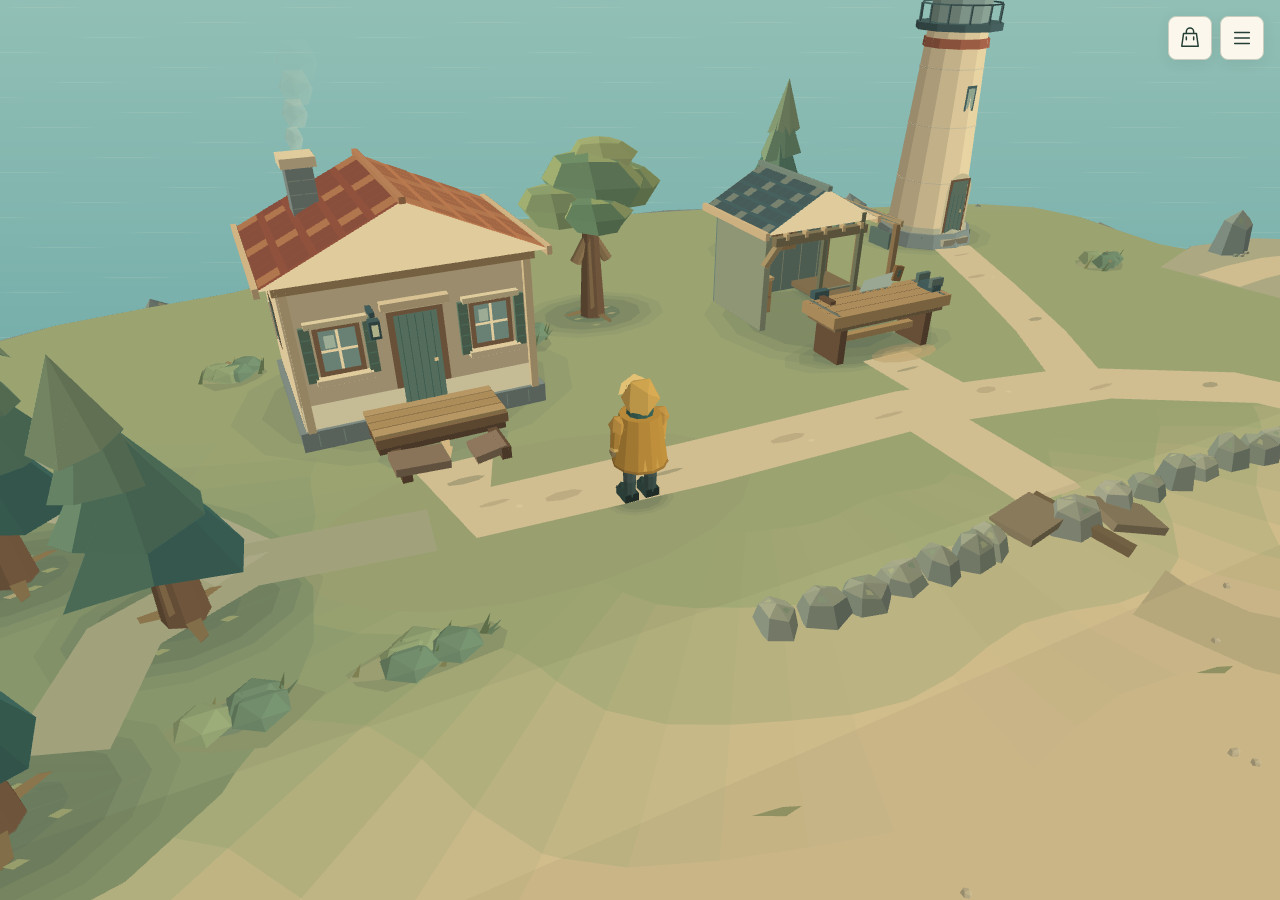
==== commit 6f7a9112: "Update demo with optical binoculars and the crab cove" ====
--- a/next/index.html
+++ b/next/index.html
@@ -4,9 +4,9 @@
 <meta charset="utf-8"><meta name="viewport" content="width=device-width,initial-scale=1,viewport-fit=cover">
 <meta name="color-scheme" content="light">
 <link rel="icon" href="data:,">
-<meta name="lighthouse-build" content="island-mobile-modes-2026-10-23-r1">
+<meta name="lighthouse-build" content="island-coast-2026-10-23-r1">
 <title>Маяк · Демка</title>
-<link rel="stylesheet" href="./ui.css?build=island-mobile-modes-2026-10-23-r1">
+<link rel="stylesheet" href="./ui.css?build=island-coast-2026-10-23-r1">
 </head>
 <body>
 <main class="game" id="game" aria-busy="true" data-input="mouse" data-panel="none" data-ui-mode="walk" data-ui-detail="none">
@@ -75,7 +75,7 @@
           <p class="bag-intro" id="bag-status" role="status" aria-live="polite" aria-atomic="true" hidden></p>
           <div class="gear-commands" role="group" aria-label="Инструменты для прогулки">
             <div class="gear-command"><button id="gear-lantern" type="button" aria-describedby="gear-lantern-detail"><svg viewBox="0 0 24 24" aria-hidden="true"><path d="M9 5V4a3 3 0 0 1 6 0v1M8 5h8l-1 4 2 10H7L9 9Zm1 4h6M7 22h10M12 12v4"/></svg><span>Взять фонарь</span></button><p id="gear-lantern-detail">Свет у пояса во время прогулки.</p></div>
-            <div class="gear-command"><button id="gear-binoculars" type="button" aria-describedby="gear-binoculars-detail"><svg viewBox="0 0 24 24" aria-hidden="true"><path d="m5 5 4 1 1 10M19 5l-4 1-1 10M10 10h4M3 16 5 5m16 11L19 5"/><circle cx="6" cy="17" r="4"/><circle cx="18" cy="17" r="4"/></svg><span>Смотреть в бинокль</span></button><p id="gear-binoculars-detail">Рассмотреть берег с места.</p></div>
+            <div class="gear-command"><button id="gear-binoculars" type="button" aria-describedby="gear-binoculars-detail"><svg viewBox="0 0 24 24" aria-hidden="true"><path d="m5 5 4 1 1 10M19 5l-4 1-1 10M10 10h4M3 16 5 5m16 11L19 5"/><circle cx="6" cy="17" r="4"/><circle cx="18" cy="17" r="4"/></svg><span>Смотреть в бинокль</span></button><p id="gear-binoculars-detail">Рассмотреть берег с места. Увеличение от 1 до 7×.</p></div>
           </div>
           <div class="gear-cargo"><h3 class="section-label sr-only">Груз</h3><p id="bag-cargo">Руки свободны</p><p class="gear-note" id="bag-cargo-note">Работа на паузе, груз остаётся с тобой.</p></div>
           <button id="bag-places-toggle" type="button" class="detail-toggle" aria-controls="bag-coast" aria-expanded="false">Куда прогуляться <span aria-hidden="true">›</span></button>
@@ -109,10 +109,12 @@
 <aside class="save" id="save" role="alert" hidden><div class="save-copy"><span class="status-symbol" aria-hidden="true">!</span><span class="save-message" id="save-message">Запись недоступна. Прогресс пока здесь.</span></div><button id="save-dismiss" type="button">Прочитано</button></aside>
   <section class="tool-panel" id="tool-panel" aria-labelledby="tool-title" data-mode="none" hidden>
     <h2 class="sr-only" id="tool-title">Бинокль</h2><p class="sr-only" id="tool-status" role="status" aria-live="polite" hidden></p>
-    <header class="tool-heading"><button id="tool-close" type="button" class="tool-exit" aria-label="Выйти из бинокля"><svg viewBox="0 0 24 24" aria-hidden="true"><path d="m6 6 12 12M18 6 6 18"/></svg><span id="tool-close-label">Выйти</span></button><p id="coast-point" class="coast-point" role="status" aria-live="polite">Берег</p><button id="binocular-places-toggle" type="button" aria-controls="binocular-coast" aria-expanded="false">Места</button></header>
+    <div class="binocular-mask" aria-hidden="true"><svg viewBox="0 0 1000 1000" preserveAspectRatio="none" focusable="false"><defs><path id="binocular-aperture" d="M500 80C448 45 390 20 310 20C130 20 10 180 10 500S130 980 310 980C390 980 448 955 500 920C552 955 610 980 690 980C870 980 990 820 990 500S870 20 690 20C610 20 552 45 500 80Z"/><mask id="binocular-aperture-mask" maskUnits="userSpaceOnUse" x="0" y="0" width="1000" height="1000"><rect width="1000" height="1000" fill="white"/><use href="#binocular-aperture" fill="black"/></mask></defs><rect class="binocular-shade" width="1000" height="1000" mask="url(#binocular-aperture-mask)"/><use class="binocular-rim" href="#binocular-aperture" vector-effect="non-scaling-stroke"/></svg></div>
+    <p class="sr-only" id="binocular-instructions">Веди по экрану или нажимай стрелки и WASD, чтобы осмотреться. Два пальца, колесо или клавиши минус и плюс меняют увеличение от 1 до 7 раз. Escape — выйти.</p>
+    <header class="tool-heading"><button id="tool-close" type="button" class="tool-exit" aria-label="Выйти из бинокля" aria-keyshortcuts="Escape"><svg viewBox="0 0 24 24" aria-hidden="true"><path d="m6 6 12 12M18 6 6 18"/></svg><span id="tool-close-label">Выйти</span></button><p id="coast-point" class="coast-point">Бинокль</p><button id="binocular-places-toggle" type="button" aria-controls="binocular-coast" aria-expanded="false" hidden>Места</button></header>
     <div class="tool-scroll" id="tool-scroll">
-      <div id="binocular-controls" class="binocular-controls" role="group" aria-label="Масштаб бинокля"><button id="binocular-minus" type="button" aria-label="Уменьшить приближение" aria-describedby="binocular-zoom"><svg viewBox="0 0 24 24" aria-hidden="true"><path d="M5 12h14"/></svg></button><output id="binocular-zoom" class="binocular-zoom" aria-label="Приближение">1×</output><button id="binocular-plus" type="button" aria-label="Увеличить приближение" aria-describedby="binocular-zoom"><svg viewBox="0 0 24 24" aria-hidden="true"><path d="M5 12h14M12 5v14"/></svg></button></div>
-      <section id="binocular-coast" class="binocular-coast object-panel" aria-labelledby="binocular-places-title" hidden><header class="panel-heading"><h3 id="binocular-places-title">Места у берега</h3><button id="binocular-places-back" type="button" class="back-button">Назад</button></header><div class="panel-scroll"><div class="coast-choices" id="binocular-points" role="group" aria-label="Посмотреть на место у берега"></div><div class="coast-navigation" role="group" aria-label="Направление взгляда"><button id="coast-previous" type="button" aria-label="Предыдущее место у берега">Предыдущее</button><button id="coast-next" type="button" aria-label="Следующее место у берега">Следующее</button></div><p class="gear-note" id="binocular-hint">Веди по экрану, чтобы осмотреться. Два пальца или колесо меняют приближение.<span class="keyboard-only"> Стрелки или <kbd>WASD</kbd> — взгляд, <kbd>−</kbd>/<kbd>+</kbd> — масштаб, <kbd>Esc</kbd> — назад.</span></p></div></section>
+      <div id="binocular-controls" class="binocular-controls" role="group" aria-label="Увеличение бинокля от 1 до 7 раз"><button id="binocular-minus" type="button" aria-label="Уменьшить приближение" aria-describedby="binocular-zoom" aria-keyshortcuts="-"><svg viewBox="0 0 24 24" aria-hidden="true"><path d="M5 12h14"/></svg></button><output id="binocular-zoom" class="binocular-zoom" aria-label="Текущее увеличение" aria-live="off">1×</output><button id="binocular-plus" type="button" aria-label="Увеличить приближение" aria-describedby="binocular-zoom" aria-keyshortcuts="+"><svg viewBox="0 0 24 24" aria-hidden="true"><path d="M5 12h14M12 5v14"/></svg></button></div>
+      <section id="binocular-coast" class="binocular-coast object-panel" aria-labelledby="binocular-places-title" hidden inert><header class="panel-heading"><h3 id="binocular-places-title">Места у берега</h3><button id="binocular-places-back" type="button" class="back-button">Назад</button></header><div class="panel-scroll"><div class="coast-choices" id="binocular-points" role="group" aria-label="Посмотреть на место у берега"></div><div class="coast-navigation" role="group" aria-label="Направление взгляда"><button id="coast-previous" type="button" aria-label="Предыдущее место у берега">Предыдущее</button><button id="coast-next" type="button" aria-label="Следующее место у берега">Следующее</button></div><p class="gear-note" id="binocular-hint">Места для прогулки — в сумке.</p></div></section>
     </div>
   </section>
   <p class="screen-status feedback" id="fullscreen-status" role="status" aria-live="polite"></p>
@@ -136,6 +138,6 @@
 <dialog id="restart-dialog" class="confirm-dialog" aria-labelledby="restart-title"><div class="dialog-content"><span class="eyebrow">Новое начало</span><h2 id="restart-title">Начать это утро заново?</h2><p>Ремонт и припасы этой пробы будут заменены начальным состоянием.</p></div><div class="dialog-actions"><button id="restart-cancel" type="button">Остаться здесь</button><button id="restart-confirm" class="primary" type="button">Начать заново</button></div></dialog>
 
 <section id="boot-status" class="boot-status" role="status" aria-live="polite"><svg class="boot-mark" viewBox="0 0 48 48" aria-hidden="true"><path d="m18 38 2-23h8l2 23M16 38h16M19 15h10M21 15V9h6v6M18 9l6-4 6 4M8 12l6 2m20 0 6-2M6 23l8-2m20 0 8 2"/></svg><h1>Остров смотрителя</h1><p id="boot-message">Готовим остров…</p><a id="legacy-link" href="./" hidden>Вернуться к демке</a></section>
-<script type="module" src="./bootstrap.js?build=island-mobile-modes-2026-10-23-r1"></script>
+<script type="module" src="./bootstrap.js?build=island-coast-2026-10-23-r1"></script>
 </body>
 </html>
--- a/next/ui.css
+++ b/next/ui.css
@@ -138,26 +138,36 @@
 .coast-choice small { color:var(--ink-muted); font-size:.875rem; font-weight:400; line-height:1.4; }
 .coast-choice[aria-pressed="true"] > span::before { content:"✓ "; }
 
-/* Optical controls sit at the edges; the center remains the view itself. */
+/* A shallow double eyepiece frames the view without a central divider. Its
+   transparent aperture leaves the scene and all world gestures untouched. */
 .tool-panel { position:absolute; z-index:4; inset:0; color:var(--ink); pointer-events:none; }
-.tool-heading { position:absolute; top:calc(var(--space) + var(--safe-top)); left:calc(var(--space) + var(--safe-left)); right:calc(var(--space) + var(--safe-right)); display:grid; grid-template-columns:auto minmax(0,1fr) auto; align-items:start; gap:.5rem; pointer-events:none; }
+.binocular-mask { position:absolute; inset:0; pointer-events:none; }
+.binocular-mask svg { display:block; width:100%; height:100%; }
+.binocular-shade { fill:#12251e; fill-opacity:.76; }
+.binocular-rim { fill:none; stroke:#142d23; stroke-opacity:.85; stroke-width:2; }
+.tool-panel:not([data-mode="binoculars"]) .binocular-mask { display:none; }
+.tool-heading { position:absolute; z-index:1; top:calc(var(--space) + var(--safe-top)); left:calc(var(--space) + var(--safe-left)); right:calc(var(--space) + var(--safe-right)); display:grid; grid-template-columns:auto minmax(0,1fr); align-items:start; gap:.5rem; pointer-events:none; }
 .tool-heading button { pointer-events:auto; font-size:.875rem; }
-.tool-exit { display:flex; align-items:center; gap:.375rem; min-width:0; max-width:100%; }
+.tool-exit { display:flex; align-items:center; gap:.375rem; min-width:0; max-width:min(12rem,48vw); }
 .tool-exit svg { width:1.125rem; height:1.125rem; }
-.coast-point { justify-self:center; max-width:100%; margin:0; padding:.625rem .5rem; border-radius:var(--radius-small); background:var(--surface); font-size:.875rem; font-weight:550; line-height:1.4; text-align:center; overflow-wrap:anywhere; }
+.coast-point { justify-self:end; min-width:0; max-width:100%; margin:0; padding:.5rem .625rem; border:1px solid #9ba995; border-radius:var(--radius-small); color:#fbf7ec; background:#20372f; font-size:.875rem; font-weight:550; line-height:1.4; white-space:nowrap; overflow:hidden; text-overflow:ellipsis; }
 .tool-scroll { position:absolute; inset:0; pointer-events:none; }
-.binocular-controls button { position:absolute; top:50%; display:grid; place-items:center; width:44px; height:44px; padding:10px; transform:translateY(-50%); pointer-events:auto; }
+.binocular-controls { position:absolute; bottom:calc(var(--space) + var(--safe-bottom)); left:50%; display:flex; align-items:center; gap:.25rem; width:max-content; max-width:calc(100% - 2 * var(--space) - var(--safe-left) - var(--safe-right)); padding:.25rem; border:1px solid #9ba995; border-radius:2rem; color:#fbf7ec; background:#20372f; transform:translateX(-50%); pointer-events:auto; }
+.binocular-controls button { display:grid; place-items:center; flex:0 0 44px; width:44px; height:44px; padding:10px; border-color:transparent; border-radius:50%; }
 .binocular-controls button svg { width:22px; height:22px; }
-#binocular-minus { left:calc(var(--space) + var(--safe-left)); }
-#binocular-plus { right:calc(var(--space) + var(--safe-right)); }
-.binocular-zoom { position:absolute; bottom:calc(var(--space) + var(--safe-bottom)); left:50%; padding:.375rem .625rem; border-radius:var(--radius-small); background:var(--surface); font-size:.875rem; font-variant-numeric:tabular-nums; text-align:center; transform:translateX(-50%); }
-.binocular-coast { position:absolute; right:calc(var(--space) + var(--safe-right)); bottom:calc(var(--space) + var(--safe-bottom)); width:min(23rem,calc(100% - 2 * var(--space) - var(--safe-left) - var(--safe-right))); max-height:calc(100% - 5rem - var(--safe-top) - var(--safe-bottom)); }
+.binocular-zoom { min-width:3.5rem; padding:0 .25rem; font-size:.875rem; font-weight:650; font-variant-numeric:tabular-nums; line-height:1.4; text-align:center; }
+.tool-panel[data-mode="binoculars"] :is(.tool-exit,.binocular-controls button) { color:#fbf7ec; background:#20372f; border-color:#9ba995; }
+.tool-panel[data-mode="binoculars"] :is(.tool-exit,.binocular-controls button):hover { color:#fbf7ec; background:#294a3c; border-color:#c6cfba; }
+.tool-panel[data-mode="binoculars"] :is(.tool-exit,.binocular-controls button):active { color:#fbf7ec; background:#14291f; border-color:#e0e5d4; }
+.tool-panel[data-mode="binoculars"] button:focus-visible { outline:3px solid #f4d484; outline-offset:3px; }
+.tool-panel[data-mode="binoculars"] .binocular-controls button[aria-disabled="true"] { color:#cbd2c4; background:#32443b; border-color:#9ba995; border-style:dashed; cursor:default; }
+/* Retained only for legacy app bindings; destinations are offered in the bag. */
+#binocular-coast, #binocular-places-toggle { display:none !important; }
 .coast-navigation { display:flex; gap:.5rem; margin-top:.75rem; }
 .coast-navigation button { flex:1; min-width:0; font-size:.875rem; }
 .tool-panel[data-mode="lantern"] .tool-heading { display:block; right:auto; max-width:calc(100% - 120px - var(--safe-left) - var(--safe-right)); }
 .tool-panel[data-mode="lantern"] :is(.coast-point,#binocular-places-toggle,.tool-scroll) { display:none; }
 #game:not([data-ui-mode="binoculars"]) .tool-panel:not([data-mode="lantern"]), #game:not([data-ui-mode="walk"]) .tool-panel[data-mode="lantern"] { display:none; }
-#game[data-ui-detail="places"] :is(#binocular-controls,#binocular-places-toggle,#coast-point) { display:none; }
 
 .action { position:absolute; z-index:3; display:grid; place-items:center; width:48px; height:48px; padding:11px; border:2px solid var(--pine); border-radius:50%; background:var(--surface); box-shadow:var(--shadow); transform:translate(-50%,-50%); }
 .action svg { width:24px; height:24px; }
@@ -199,11 +209,10 @@
   .bottom-ui, .menu { left:calc(var(--space) + var(--safe-left)); width:auto; }
   .shed-panel, .gear-panel { max-height:min(70dvh,calc(100dvh - 2 * var(--space) - var(--safe-top) - var(--safe-bottom))); }
   .menu { max-height:min(82dvh,calc(100dvh - 2 * var(--space) - var(--safe-top) - var(--safe-bottom))); }
-  .binocular-coast { left:calc(var(--space) + var(--safe-left)); width:auto; max-height:70dvh; }
 }
 @media (orientation:landscape) {
   .bottom-ui { width:min(21rem,calc(50% - var(--space))); }
-  .menu, .binocular-coast { width:min(23rem,calc(50% - var(--space))); }
+  .menu { width:min(23rem,calc(50% - var(--space))); }
 }
 @media (max-height:430px) and (orientation:landscape) {
   :root { --space:10px; }
@@ -239,16 +248,6 @@
 
 #game:not([data-ui-mode="walk"]) .bench-ui { display:none; }
 
-/* Narrow optical header has a real second row. Enlarged/localized labels
-   cannot squeeze the current place into a one-character vertical column. */
-@media (max-width:480px) {
-  .tool-heading { display:flex; flex-wrap:wrap; justify-content:space-between; column-gap:.5rem; row-gap:0; }
-  .tool-heading::after { content:""; order:1; flex-basis:100%; height:0; }
-  .tool-exit { order:0; flex:0 0 auto; margin-bottom:.5rem; }
-  #binocular-places-toggle { order:0; flex:0 1 auto; max-width:100%; margin-bottom:.5rem; }
-  .coast-point { order:2; flex:0 1 auto; margin:0 auto; max-width:100%; }
-}
-
 /* Long detail labels flow as text, rather than three shrinking flex columns. */
 .detail-toggle { display:grid; grid-template-columns:minmax(0,1fr) auto; gap:.375rem; }
 .detail-toggle > span { grid-column:2; grid-row:1; }
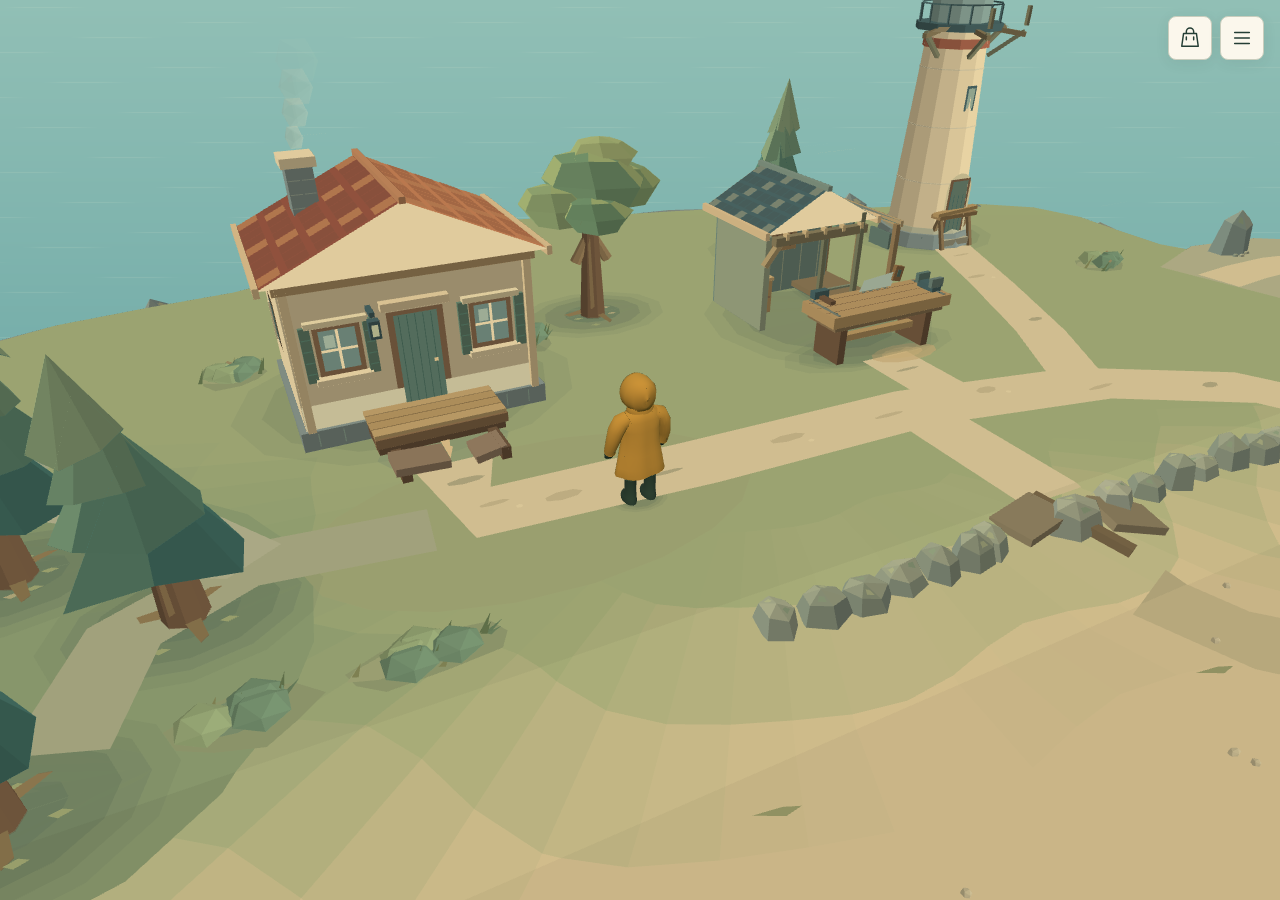
==== commit 2a73dae6: "Publish VIS-002 art foundation and lighthouse gallery" ====
--- a/next/index.html
+++ b/next/index.html
@@ -4,9 +4,9 @@
 <meta charset="utf-8"><meta name="viewport" content="width=device-width,initial-scale=1,viewport-fit=cover">
 <meta name="color-scheme" content="light">
 <link rel="icon" href="data:,">
-<meta name="lighthouse-build" content="island-coast-2026-10-23-r1">
+<meta name="lighthouse-build" content="island-art-foundation-2026-10-23-r1">
 <title>Маяк · Демка</title>
-<link rel="stylesheet" href="./ui.css?build=island-coast-2026-10-23-r1">
+<link rel="stylesheet" href="./ui.css?build=island-art-foundation-2026-10-23-r1">
 </head>
 <body>
 <main class="game" id="game" aria-busy="true" data-input="mouse" data-panel="none" data-ui-mode="walk" data-ui-detail="none">
@@ -102,11 +102,16 @@
 
     <section class="context" id="context" aria-labelledby="context-title" data-state="normal" hidden>
       <div class="context-copy" role="status" aria-live="polite" aria-atomic="true"><strong id="context-title">Остров ждёт</strong><p id="context-detail">Нажми на дерево или плавник у берега — смотритель подойдёт.</p></div>
-      <div class="context-commands"><button id="context-command" type="button" class="primary" aria-describedby="context-detail" hidden>Начать</button><span id="context-key" class="keyboard-only context-key" hidden>или <kbd>E</kbd></span><button id="pause-work" type="button" class="primary" hidden>Пауза</button></div>
+      <div class="context-commands"><button id="context-command" type="button" class="primary" aria-describedby="context-detail" hidden>Начать</button><span id="context-key" class="keyboard-only context-key" hidden>или <kbd>E</kbd></span><button id="gallery-select" type="button" aria-label="Выбрать смотровую галерею маяка" hidden>Галерея</button><button id="pause-work" type="button" class="primary" hidden>Пауза</button></div>
     </section>
 
   </div>
 <aside class="save" id="save" role="alert" hidden><div class="save-copy"><span class="status-symbol" aria-hidden="true">!</span><span class="save-message" id="save-message">Запись недоступна. Прогресс пока здесь.</span></div><button id="save-dismiss" type="button">Прочитано</button></aside>
+  <section id="gallery-panel" class="gallery-panel" aria-labelledby="gallery-title" hidden>
+    <header class="gallery-heading"><button id="gallery-exit" type="button" class="gallery-exit" aria-label="Спуститься с галереи" aria-keyshortcuts="Escape"><span aria-hidden="true">↓</span> Спуститься</button><h2 id="gallery-title">Галерея маяка</h2></header>
+    <button id="gallery-binoculars" type="button" class="gallery-binoculars" aria-keyshortcuts="E">Смотреть в бинокль <span class="keyboard-only">· E</span></button>
+    <p class="sr-only">Дневной обзор с галереи. Смотритель не ходит по высоте. Достаньте бинокль для приближения; Escape или «Спуститься» вернёт прежнюю камеру у основания маяка.</p>
+  </section>
   <section class="tool-panel" id="tool-panel" aria-labelledby="tool-title" data-mode="none" hidden>
     <h2 class="sr-only" id="tool-title">Бинокль</h2><p class="sr-only" id="tool-status" role="status" aria-live="polite" hidden></p>
     <div class="binocular-mask" aria-hidden="true"><svg viewBox="0 0 1000 1000" preserveAspectRatio="none" focusable="false"><defs><path id="binocular-aperture" d="M500 80C448 45 390 20 310 20C130 20 10 180 10 500S130 980 310 980C390 980 448 955 500 920C552 955 610 980 690 980C870 980 990 820 990 500S870 20 690 20C610 20 552 45 500 80Z"/><mask id="binocular-aperture-mask" maskUnits="userSpaceOnUse" x="0" y="0" width="1000" height="1000"><rect width="1000" height="1000" fill="white"/><use href="#binocular-aperture" fill="black"/></mask></defs><rect class="binocular-shade" width="1000" height="1000" mask="url(#binocular-aperture-mask)"/><use class="binocular-rim" href="#binocular-aperture" vector-effect="non-scaling-stroke"/></svg></div>
@@ -138,6 +143,6 @@
 <dialog id="restart-dialog" class="confirm-dialog" aria-labelledby="restart-title"><div class="dialog-content"><span class="eyebrow">Новое начало</span><h2 id="restart-title">Начать это утро заново?</h2><p>Ремонт и припасы этой пробы будут заменены начальным состоянием.</p></div><div class="dialog-actions"><button id="restart-cancel" type="button">Остаться здесь</button><button id="restart-confirm" class="primary" type="button">Начать заново</button></div></dialog>
 
 <section id="boot-status" class="boot-status" role="status" aria-live="polite"><svg class="boot-mark" viewBox="0 0 48 48" aria-hidden="true"><path d="m18 38 2-23h8l2 23M16 38h16M19 15h10M21 15V9h6v6M18 9l6-4 6 4M8 12l6 2m20 0 6-2M6 23l8-2m20 0 8 2"/></svg><h1>Остров смотрителя</h1><p id="boot-message">Готовим остров…</p><a id="legacy-link" href="./" hidden>Вернуться к демке</a></section>
-<script type="module" src="./bootstrap.js?build=island-coast-2026-10-23-r1"></script>
+<script type="module" src="./bootstrap.js?build=island-art-foundation-2026-10-23-r1"></script>
 </body>
 </html>
--- a/next/ui.css
+++ b/next/ui.css
@@ -51,7 +51,7 @@
 .controls button, .icon-button { display:grid; place-items:center; width:44px; height:44px; padding:10px; flex:0 0 auto; }
 .controls button svg, .icon-button svg { width:22px; height:22px; }
 .controls button { border-color:var(--line); box-shadow:var(--shadow); }
-#game:not([data-ui-mode="walk"]) .controls { display:none; }
+#game:not([data-ui-mode="walk"]):not([data-ui-mode="gallery"]) .controls { display:none; }
 
 /* Shells never scroll: close/back and work pause remain reachable. */
 .object-panel, .menu { display:flex; flex-direction:column; min-height:0; padding:.75rem; border:1px solid var(--line); border-radius:var(--radius); color:var(--ink); background:var(--surface); box-shadow:var(--shadow); overflow:visible; pointer-events:auto; }
@@ -252,3 +252,14 @@
 .detail-toggle { display:grid; grid-template-columns:minmax(0,1fr) auto; gap:.375rem; }
 .detail-toggle > span { grid-column:2; grid-row:1; }
 .detail-toggle::after { grid-column:1 / -1; }
+
+/* GAL-001: one fixed daytime viewpoint; controls leave the landscape open. */
+.gallery-panel { position:absolute; inset:0; z-index:4; pointer-events:none; }
+.gallery-heading { position:absolute; top:calc(var(--space) + var(--safe-top)); left:calc(var(--space) + var(--safe-left)); right:calc(116px + var(--safe-right)); display:flex; flex-wrap:wrap; align-items:center; gap:.5rem; }
+.gallery-heading h2 { margin:0; padding:.4rem .55rem; font:550 .875rem/1.3 system-ui, -apple-system, "Segoe UI", sans-serif; color:#fbf7ec; background:#20372f; border:1px solid #9ba995; border-radius:var(--radius-small); }
+.gallery-panel button { color:#fbf7ec; background:#20372f; border-color:#9ba995; pointer-events:auto; font-size:.875rem; }
+.gallery-panel button:hover { background:#294a3c; }
+.gallery-panel button:focus-visible { outline:3px solid #f4d484; outline-offset:3px; }
+.gallery-binoculars { position:absolute; bottom:calc(var(--space) + var(--safe-bottom)); left:50%; transform:translateX(-50%); width:max-content; max-width:calc(100% - 2 * var(--space)); }
+#gallery-select { font-size:.875rem; background:transparent; color:var(--ink); border-color:var(--line); }
+@media (max-height:450px) { .gallery-heading h2 { display:none; } }
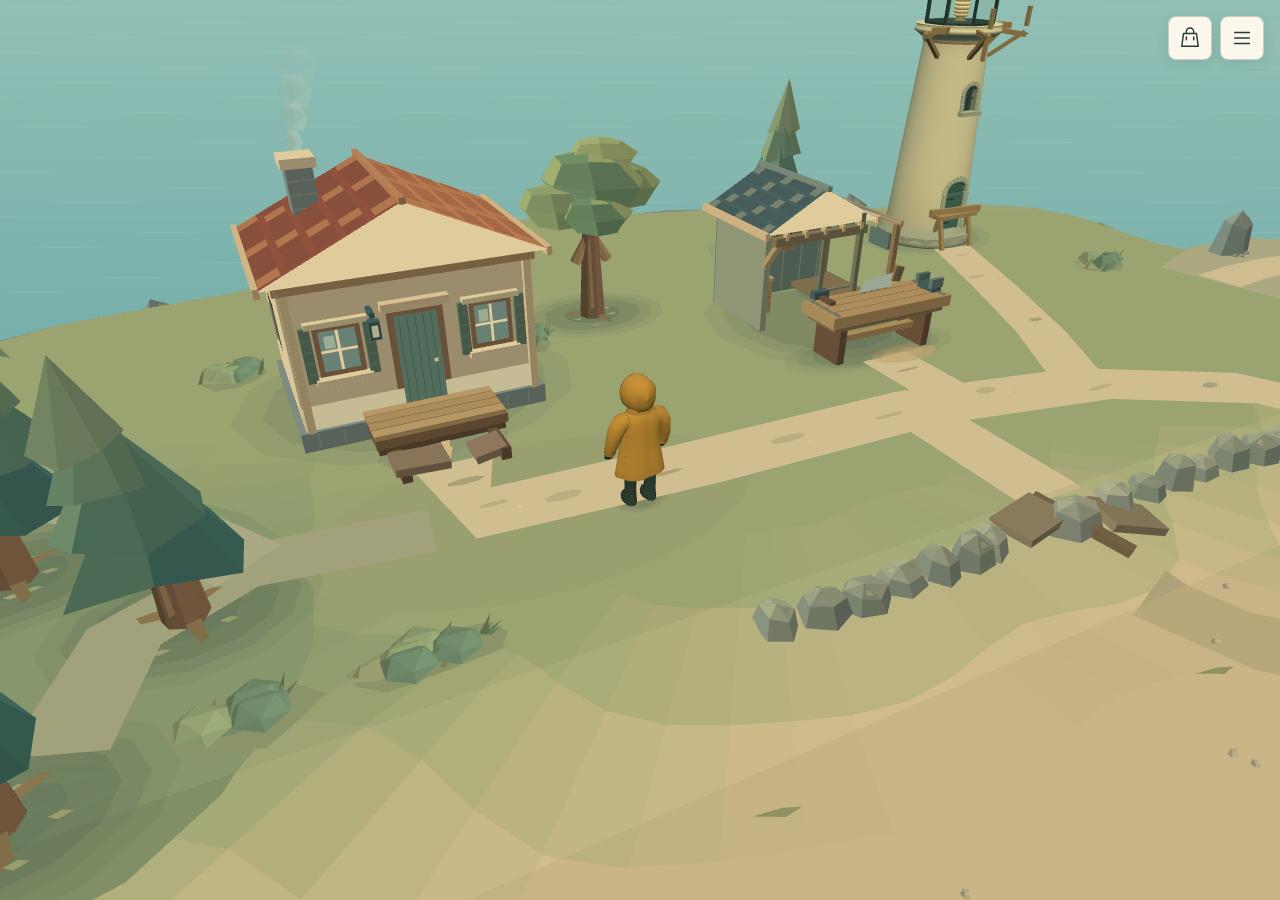
==== commit f2314e50: "Publish VIS-003 lighthouse quality experiment" ====
--- a/next/index.html
+++ b/next/index.html
@@ -4,9 +4,9 @@
 <meta charset="utf-8"><meta name="viewport" content="width=device-width,initial-scale=1,viewport-fit=cover">
 <meta name="color-scheme" content="light">
 <link rel="icon" href="data:,">
-<meta name="lighthouse-build" content="island-art-foundation-2026-10-23-r1">
+<meta name="lighthouse-build" content="island-lighthouse-quality-2026-10-23-r1">
 <title>Маяк · Демка</title>
-<link rel="stylesheet" href="./ui.css?build=island-art-foundation-2026-10-23-r1">
+<link rel="stylesheet" href="./ui.css?build=island-lighthouse-quality-2026-10-23-r1">
 </head>
 <body>
 <main class="game" id="game" aria-busy="true" data-input="mouse" data-panel="none" data-ui-mode="walk" data-ui-detail="none">
@@ -143,6 +143,6 @@
 <dialog id="restart-dialog" class="confirm-dialog" aria-labelledby="restart-title"><div class="dialog-content"><span class="eyebrow">Новое начало</span><h2 id="restart-title">Начать это утро заново?</h2><p>Ремонт и припасы этой пробы будут заменены начальным состоянием.</p></div><div class="dialog-actions"><button id="restart-cancel" type="button">Остаться здесь</button><button id="restart-confirm" class="primary" type="button">Начать заново</button></div></dialog>
 
 <section id="boot-status" class="boot-status" role="status" aria-live="polite"><svg class="boot-mark" viewBox="0 0 48 48" aria-hidden="true"><path d="m18 38 2-23h8l2 23M16 38h16M19 15h10M21 15V9h6v6M18 9l6-4 6 4M8 12l6 2m20 0 6-2M6 23l8-2m20 0 8 2"/></svg><h1>Остров смотрителя</h1><p id="boot-message">Готовим остров…</p><a id="legacy-link" href="./" hidden>Вернуться к демке</a></section>
-<script type="module" src="./bootstrap.js?build=island-art-foundation-2026-10-23-r1"></script>
+<script type="module" src="./bootstrap.js?build=island-lighthouse-quality-2026-10-23-r1"></script>
 </body>
 </html>
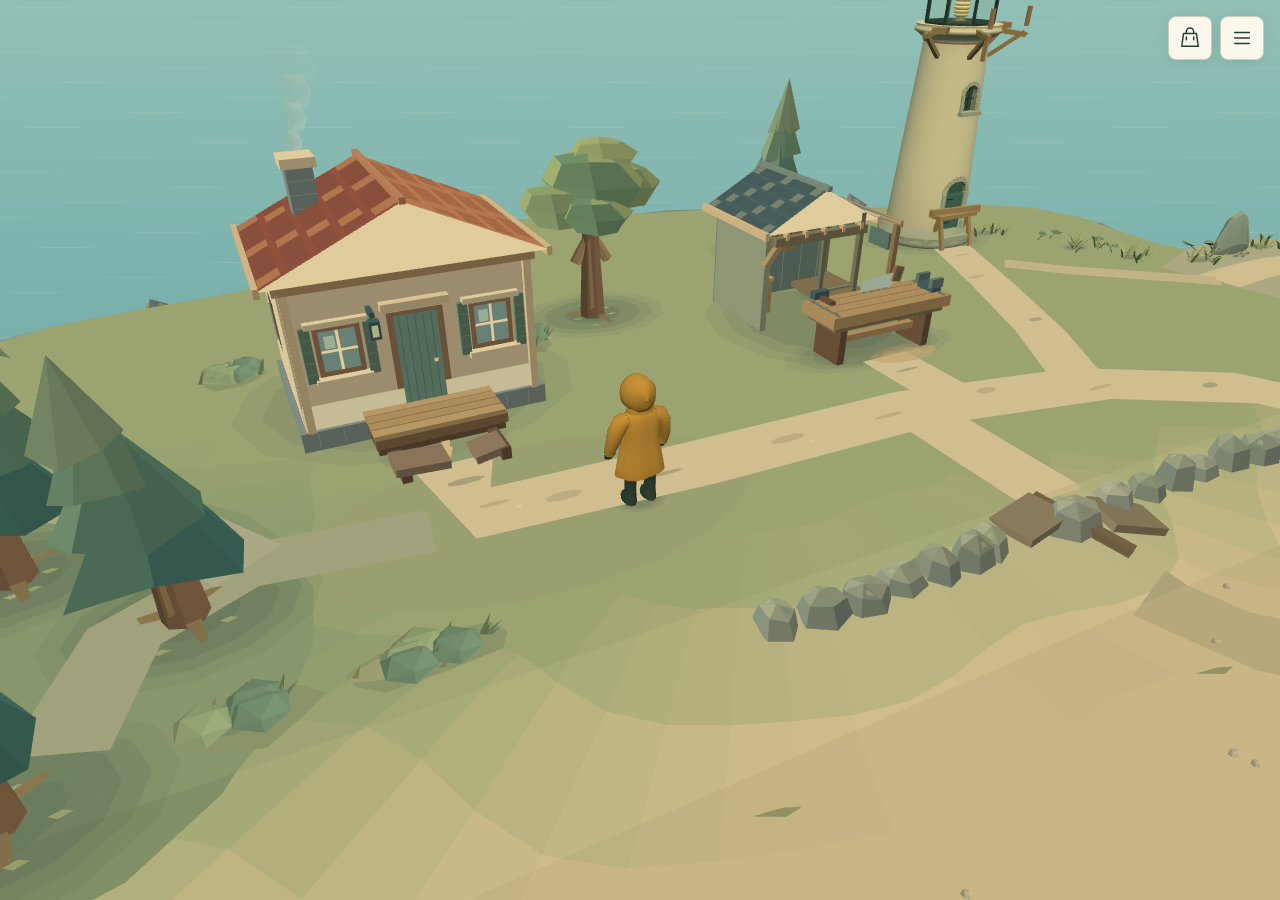
==== commit 8b5be933: "Publish coastal environment quality update" ====
--- a/next/index.html
+++ b/next/index.html
@@ -4,9 +4,9 @@
 <meta charset="utf-8"><meta name="viewport" content="width=device-width,initial-scale=1,viewport-fit=cover">
 <meta name="color-scheme" content="light">
 <link rel="icon" href="data:,">
-<meta name="lighthouse-build" content="island-lighthouse-quality-2026-10-23-r1">
+<meta name="lighthouse-build" content="island-coastal-quality-2026-10-23-r1">
 <title>Маяк · Демка</title>
-<link rel="stylesheet" href="./ui.css?build=island-lighthouse-quality-2026-10-23-r1">
+<link rel="stylesheet" href="./ui.css?build=island-coastal-quality-2026-10-23-r1">
 </head>
 <body>
 <main class="game" id="game" aria-busy="true" data-input="mouse" data-panel="none" data-ui-mode="walk" data-ui-detail="none">
@@ -143,6 +143,6 @@
 <dialog id="restart-dialog" class="confirm-dialog" aria-labelledby="restart-title"><div class="dialog-content"><span class="eyebrow">Новое начало</span><h2 id="restart-title">Начать это утро заново?</h2><p>Ремонт и припасы этой пробы будут заменены начальным состоянием.</p></div><div class="dialog-actions"><button id="restart-cancel" type="button">Остаться здесь</button><button id="restart-confirm" class="primary" type="button">Начать заново</button></div></dialog>
 
 <section id="boot-status" class="boot-status" role="status" aria-live="polite"><svg class="boot-mark" viewBox="0 0 48 48" aria-hidden="true"><path d="m18 38 2-23h8l2 23M16 38h16M19 15h10M21 15V9h6v6M18 9l6-4 6 4M8 12l6 2m20 0 6-2M6 23l8-2m20 0 8 2"/></svg><h1>Остров смотрителя</h1><p id="boot-message">Готовим остров…</p><a id="legacy-link" href="./" hidden>Вернуться к демке</a></section>
-<script type="module" src="./bootstrap.js?build=island-lighthouse-quality-2026-10-23-r1"></script>
+<script type="module" src="./bootstrap.js?build=island-coastal-quality-2026-10-23-r1"></script>
 </body>
 </html>
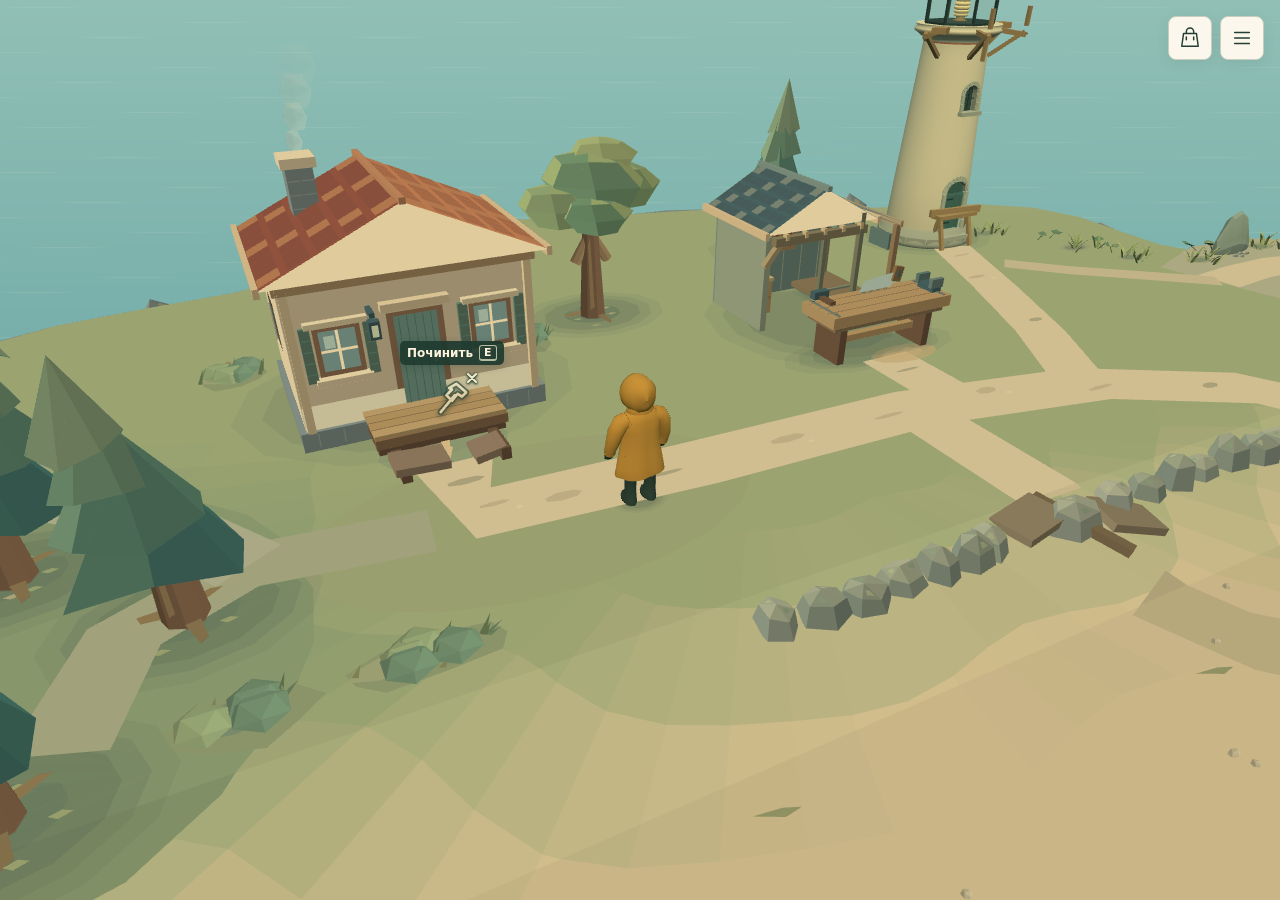
==== commit dcf1d107: "Update demo actions and inspection lighting (island-context-actions-2026-10-24-r2)" ====
--- a/next/index.html
+++ b/next/index.html
@@ -4,16 +4,25 @@
 <meta charset="utf-8"><meta name="viewport" content="width=device-width,initial-scale=1,viewport-fit=cover">
 <meta name="color-scheme" content="light">
 <link rel="icon" href="data:,">
-<meta name="lighthouse-build" content="island-coastal-quality-2026-10-23-r1">
+<meta name="lighthouse-build" content="island-context-actions-2026-10-24-r2">
 <title>Маяк · Демка</title>
-<link rel="stylesheet" href="./ui.css?build=island-coastal-quality-2026-10-23-r1">
+<link rel="stylesheet" href="./ui.css?build=island-context-actions-2026-10-24-r2">
 </head>
 <body>
 <main class="game" id="game" aria-busy="true" data-input="mouse" data-panel="none" data-ui-mode="walk" data-ui-detail="none">
-  <canvas id="world" tabindex="0" role="application" aria-label="Остров смотрителя. Нажми на землю или предмет, чтобы подойти, затем подтверди короткую команду. Веди пальцем для поворота и наклона камеры, два пальца — масштаб. Управление и клавиши описаны в справке."></canvas>
+  <canvas id="world" tabindex="0" role="application" aria-label="Остров смотрителя. Нажми на землю или предмет, чтобы подойти. Значок дела рядом с предметом ведёт смотрителя к нему и начинает действие. Веди пальцем для поворота и наклона камеры, два пальца — масштаб. Управление и клавиши описаны в справке."></canvas>
 
 
-  <button id="act" type="button" class="action" aria-describedby="context-detail" aria-label="Начать работу" hidden><svg viewBox="0 0 24 24" aria-hidden="true"><path id="action-path"/></svg></button>
+  <div id="action-safe-bounds" class="action-safe-bounds" aria-hidden="true"></div>
+  <button id="act" type="button" class="action" aria-describedby="context-detail" aria-label="Начать работу" aria-keyshortcuts="E" hidden>
+    <svg class="action-progress" viewBox="0 0 64 64" aria-hidden="true"><circle class="action-progress-track" cx="32" cy="32" r="24"/><circle id="action-progress" cx="32" cy="32" r="24" pathLength="100"/></svg>
+    <svg class="action-glyph" viewBox="0 0 24 24" aria-hidden="true"><use class="action-outline" href="#action-path"/><path id="action-path"/></svg>
+    <svg class="action-state-mark" viewBox="0 0 16 16" aria-hidden="true"><path class="action-disabled-mark" d="m4 4 8 8m0-8-8 8"/><path class="action-result-mark" d="m3 8 3.5 4L13 4"/><path class="action-travel-mark" d="m3 5 3 3-3 3m6-6 3 3-3 3"/></svg>
+  </button>
+  <button id="action-pause" type="button" class="action-pause" aria-label="Приостановить работу" hidden><svg viewBox="0 0 24 24" aria-hidden="true"><path class="action-outline" d="M8 5v14M16 5v14"/><path d="M8 5v14M16 5v14"/></svg></button>
+  <button id="gallery-select" type="button" class="action-alternate" aria-label="Выбрать смотровую галерею маяка" data-icon="gallery" hidden><svg viewBox="0 0 24 24" aria-hidden="true"><use class="action-outline" href="#gallery-select-path"/><path id="gallery-select-path" d="M7 19V8h10v11M5 8h14M8 8V4h8v4M4 14h16M4 14v4h16v-4M8 14v4m4-4v4m4-4v4M5 21h14"/></svg></button>
+  <p id="action-note" class="action-note" role="status" aria-live="polite" aria-atomic="true" hidden><span id="action-note-copy"></span><kbd id="action-key" hidden>E</kbd></p>
+  <span id="action-progress-status" class="sr-only" role="progressbar" aria-label="Работа" aria-valuemin="0" aria-valuemax="100" aria-valuenow="0" hidden></span>
   <div class="working" id="working" role="progressbar" aria-label="Работа" aria-valuemin="0" aria-valuemax="100" aria-valuenow="0" hidden><span id="work-progress"></span></div>
 
   <div id="bench-ui" class="bench-ui" data-state="idle" hidden>
@@ -59,6 +68,8 @@
       <button id="sound" type="button" aria-pressed="false" aria-label="Выключить звук">Звук вкл.</button>
       <button id="motion" type="button" aria-pressed="false">Меньше движения: выкл.</button>
       <button id="quality" type="button" data-quality="standard" aria-pressed="false">Качество: стандарт</button>
+      <button id="lighting-view" type="button" aria-pressed="false" aria-describedby="lighting-hint">Осмотр: день</button>
+      <span id="lighting-hint" class="sr-only">Меняет только освещение для осмотра, без изменения игрового прогресса.</span>
       <button id="performance-toggle" type="button" aria-pressed="false" aria-controls="performance-panel">Показать плавность</button>
     </div>
     <button id="restart" type="button" class="quiet-danger" aria-haspopup="dialog" aria-controls="restart-dialog">Начать заново</button>
@@ -102,7 +113,7 @@
 
     <section class="context" id="context" aria-labelledby="context-title" data-state="normal" hidden>
       <div class="context-copy" role="status" aria-live="polite" aria-atomic="true"><strong id="context-title">Остров ждёт</strong><p id="context-detail">Нажми на дерево или плавник у берега — смотритель подойдёт.</p></div>
-      <div class="context-commands"><button id="context-command" type="button" class="primary" aria-describedby="context-detail" hidden>Начать</button><span id="context-key" class="keyboard-only context-key" hidden>или <kbd>E</kbd></span><button id="gallery-select" type="button" aria-label="Выбрать смотровую галерею маяка" hidden>Галерея</button><button id="pause-work" type="button" class="primary" hidden>Пауза</button></div>
+      <div class="context-commands"><button id="context-command" type="button" class="primary" aria-describedby="context-detail" hidden>Начать</button><span id="context-key" class="keyboard-only context-key" hidden>или <kbd>E</kbd></span><button id="pause-work" type="button" class="primary" hidden>Пауза</button></div>
     </section>
 
   </div>
@@ -130,7 +141,7 @@
   <div class="dialog-content">
     <span class="eyebrow">Как играть</span><h2 id="help-title">Остров в твоём темпе</h2>
     <p class="dialog-intro">Гуляй, занимайся делами или смотри на море. Пока смотритель стоит или отдыхает, день не проходит.</p>
-    <section class="help-section"><h3>Подойди и выбери дело</h3><p>Нажми на землю или предмет — смотритель подойдёт. У выбранного предмета появится короткая команда: подтверди её кнопкой<span class="keyboard-only">; клавиша <kbd>E</kbd> делает то же самое</span>.</p><p>«Пауза» останавливает работу, «Стоп» — путь. Можно также нажать на землю<span class="keyboard-only"> или <kbd>Esc</kbd></span>. Сделанная часть работы сохраняется. При попытке недоступного действия появится причина: это могут быть материалы, занятые руки или заполненный навес.</p></section>
+    <section class="help-section"><h3>Выбери дело рядом</h3><p>Нажми на значок инструмента рядом с предметом — смотритель сам подойдёт и начнёт дело<span class="keyboard-only">; клавиша <kbd>E</kbd> делает то же самое</span>. Нажатие на сам предмет только ведёт к нему.</p><p>Во время работы рядом со значком появляется пауза. Сделанная часть сохраняется. Новое направление на земле<span class="keyboard-only"> или <kbd>Esc</kbd></span> тоже прервёт дело или путь. При попытке недоступного действия появится причина: это могут быть материалы, занятые руки или заполненный навес.</p></section>
     <section class="help-section"><h3>От бревна к целой ступени</h3><p>Сруби дерево в роще или подбери плавник на берегу. Подними бревно в свободные руки, распили у верстака и принеси две доски к ступени дома. Смотритель работает сам после команды — ловить момент нажатия не нужно.</p><p>К берегу ведёт обход справа от каменной кромки. По желанию почини спуск: он откроет короткий путь к берегу и старому причалу. После ремонта дома можно зажечь маяк.</p></section>
     <section class="help-section"><h3>Запасы и руки</h3><p>Навес — крытая поленница у правого края мастерской. Подойди к ней и открой короткий выбор действий. «Сложить» убирает груз под крышу; «Взять бревно» и «Взять доски» кладут выбранный материал в руки.</p><p>Можно нести одно бревно или до двух досок. Неполный груз досок можно дополнить. При полном отсеке остаток останется в руках. Запас под крышей сначала возьми в руки: он не расходуется на расстоянии. Материал в руках можно нести прямо к верстаку или ремонту.</p><p>Улучшение стоит две доски из навеса и расширяет оба отсека. Перекладывание не расходует день; путь и работа занимают время.</p></section>
     <section class="help-section"><h3>Берег и сумка</h3><p>Кнопка сумки открывает фонарь и бинокль<span class="keyboard-only">; клавиша <kbd>B</kbd> делает то же самое</span>. Работа приостанавливается, сделанная часть и груз сохраняются. Фонарь светит у пояса во время прогулки. Бинокль приближает вид с места, где стоит смотритель.</p><p>Приближай кнопками «−» и «+», двумя пальцами или колесом. Открой «Места» и выбери направление без точного прицеливания. «Выйти» убирает бинокль и возвращает прежний вид<span class="keyboard-only">; <kbd>Esc</kbd> тоже закрывает инструмент, стрелки или <kbd>WASD</kbd> поворачивают взгляд, клавиши <kbd>−</kbd>/<kbd>+</kbd> меняют масштаб</span>.</p><p>На берегу можно спокойно смотреть на чаек. При близком подходе они взлетают, а спустя тихую паузу возвращаются.</p></section>
@@ -143,6 +154,6 @@
 <dialog id="restart-dialog" class="confirm-dialog" aria-labelledby="restart-title"><div class="dialog-content"><span class="eyebrow">Новое начало</span><h2 id="restart-title">Начать это утро заново?</h2><p>Ремонт и припасы этой пробы будут заменены начальным состоянием.</p></div><div class="dialog-actions"><button id="restart-cancel" type="button">Остаться здесь</button><button id="restart-confirm" class="primary" type="button">Начать заново</button></div></dialog>
 
 <section id="boot-status" class="boot-status" role="status" aria-live="polite"><svg class="boot-mark" viewBox="0 0 48 48" aria-hidden="true"><path d="m18 38 2-23h8l2 23M16 38h16M19 15h10M21 15V9h6v6M18 9l6-4 6 4M8 12l6 2m20 0 6-2M6 23l8-2m20 0 8 2"/></svg><h1>Остров смотрителя</h1><p id="boot-message">Готовим остров…</p><a id="legacy-link" href="./" hidden>Вернуться к демке</a></section>
-<script type="module" src="./bootstrap.js?build=island-coastal-quality-2026-10-23-r1"></script>
+<script type="module" src="./bootstrap.js?build=island-context-actions-2026-10-24-r2"></script>
 </body>
 </html>
--- a/next/ui.css
+++ b/next/ui.css
@@ -263,3 +263,51 @@
 .gallery-binoculars { position:absolute; bottom:calc(var(--space) + var(--safe-bottom)); left:50%; transform:translateX(-50%); width:max-content; max-width:calc(100% - 2 * var(--space)); }
 #gallery-select { font-size:.875rem; background:transparent; color:var(--ink); border-color:var(--line); }
 @media (max-height:450px) { .gallery-heading h2 { display:none; } }
+
+/* UX-004: the hit area is generous; only the tool is painted over the world. */
+.action-safe-bounds { position:absolute; inset:calc(10px + var(--safe-top)) calc(10px + var(--safe-right)) calc(10px + var(--safe-bottom)) calc(10px + var(--safe-left)); visibility:hidden; pointer-events:none; }
+.action-progress, .action-state-mark, .action-outline { display:none; }
+.action-note, .action-pause { position:absolute; z-index:3; }
+#game[data-actions-world="active"] :is(#context,#working,#bench-ui),
+#game[data-actions-world="active"] #act:not([data-action-ui="true"]) { display:none; }
+#game[data-actions-world="active"][data-ui-mode="walk"]:not([data-ui-pending="true"]) #act[data-action-ui="true"] { display:grid; }
+#game[data-actions-world="active"] :is(#act[data-action-ui="true"],#action-pause,#gallery-select) {
+  position:absolute; z-index:3; display:grid; place-items:center; width:56px; height:56px; min-width:56px; min-height:56px; margin:0; padding:0; border:0; border-radius:8px;
+  color:#f6edce; background:transparent; box-shadow:none; opacity:1; transform:translate(-50%,-50%); overflow:visible; isolation:isolate;
+  transition:none;
+}
+#game[data-actions-world="active"] :is(#act[data-action-ui="true"],#action-pause,#gallery-select):is(:hover,:active,[aria-disabled="true"],[aria-busy="true"],[aria-pressed="true"]) {
+  padding:0; border:0; color:#f6edce; background:transparent; box-shadow:none;
+}
+#game[data-actions-world="active"] :is(#act[data-action-ui="true"],#action-pause,#gallery-select):focus-visible {
+  outline:2px solid #f6edce; outline-offset:1px; box-shadow:0 0 0 4px #213d30;
+}
+#game[data-actions-world="active"] :is(#act,#action-pause,#gallery-select) svg {
+  width:32px; height:32px; fill:none; stroke:#f6edce; stroke-width:1.8; stroke-linecap:round; stroke-linejoin:round;
+  filter:drop-shadow(0 2px 2px #142b26a6); transition:transform 100ms ease;
+}
+#game[data-actions-world="active"] :is(#act,#action-pause,#gallery-select) .action-outline { display:inline; stroke:#213d30; stroke-width:4.2; }
+#game[data-actions-world="active"] #act .action-glyph { width:34px; height:34px; }
+#game[data-actions-world="active"] :is(#action-pause,#gallery-select) svg { width:28px; height:28px; }
+#game[data-actions-world="active"] :is(#act,#action-pause,#gallery-select):hover:not([aria-disabled="true"]) > svg:not(.action-progress):not(.action-state-mark) { transform:scale(1.07); }
+#game[data-actions-world="active"] :is(#act,#action-pause,#gallery-select):active:not([aria-disabled="true"]) > svg:not(.action-progress):not(.action-state-mark) { transform:translateY(1px) scale(.9); }
+#game[data-actions-world="active"] #act[data-state="disabled"] { cursor:help; }
+#game[data-actions-world="active"] #act[data-state="disabled"] .action-glyph { opacity:.66; }
+#game[data-actions-world="active"] #act[data-state="busy"] { cursor:default; }
+#game[data-actions-world="active"] #act .action-state-mark { position:absolute; top:0; right:0; width:16px; height:16px; stroke-width:2; filter:drop-shadow(0 0 1px #213d30) drop-shadow(0 1px 1px #213d30); }
+.action-state-mark path { display:none; }
+#game[data-actions-world="active"] #act:is([data-state="disabled"],[data-phase="travelling"],[data-phase="result"]) .action-state-mark { display:block; }
+#act[data-state="disabled"] .action-disabled-mark, #act[data-phase="travelling"] .action-travel-mark, #act[data-phase="result"] .action-result-mark { display:inline; }
+#game[data-actions-world="active"] #act[data-phase="travelling"] .action-state-mark { top:auto; right:1px; bottom:0; }
+#game[data-actions-world="active"] #act[data-phase="working"] .action-glyph { width:28px; height:28px; }
+#game[data-actions-world="active"] #act .action-progress { position:absolute; inset:0; width:56px; height:56px; stroke-width:2.3; transform:rotate(-90deg); filter:drop-shadow(0 1px 2px #142b2670); }
+#game[data-actions-world="active"] #act[data-phase="working"] .action-progress { display:block; }
+.action-progress-track { stroke:#213d30; stroke-width:3.8; opacity:.7; }
+#action-progress { stroke:#f6edce; stroke-dasharray:0 100; }
+.action-note { width:max-content; max-width:240px; margin:0; padding:4px 7px; border-radius:5px; color:#fbf3dc; background:#203b30ed; box-shadow:0 2px 8px #142b2633; font-size:.75rem; font-weight:550; line-height:1.4; text-align:center; overflow:auto; overflow-wrap:anywhere; pointer-events:none; }
+.action-note[data-note="reason"] { border-inline-start:2px dashed #f6edce; text-align:left; }
+.action-note[data-note="reason"] { pointer-events:auto; }
+.action-note kbd { margin-inline-start:6px; padding:0 3px; min-width:1.1rem; border-color:#b4bda3; border-radius:3px; color:inherit; background:transparent; font-size:.6875rem; vertical-align:1px; }
+#game:not([data-actions-world="active"]) #gallery-select { position:absolute; z-index:4; right:calc(var(--space) + var(--safe-right)); bottom:calc(var(--space) + var(--safe-bottom)); }
+#game:not([data-ui-mode="walk"]) :is(.action-note,.action-pause,.action-alternate),
+#game[data-ui-pending="true"] :is(.action-note,.action-pause,.action-alternate) { display:none; }
